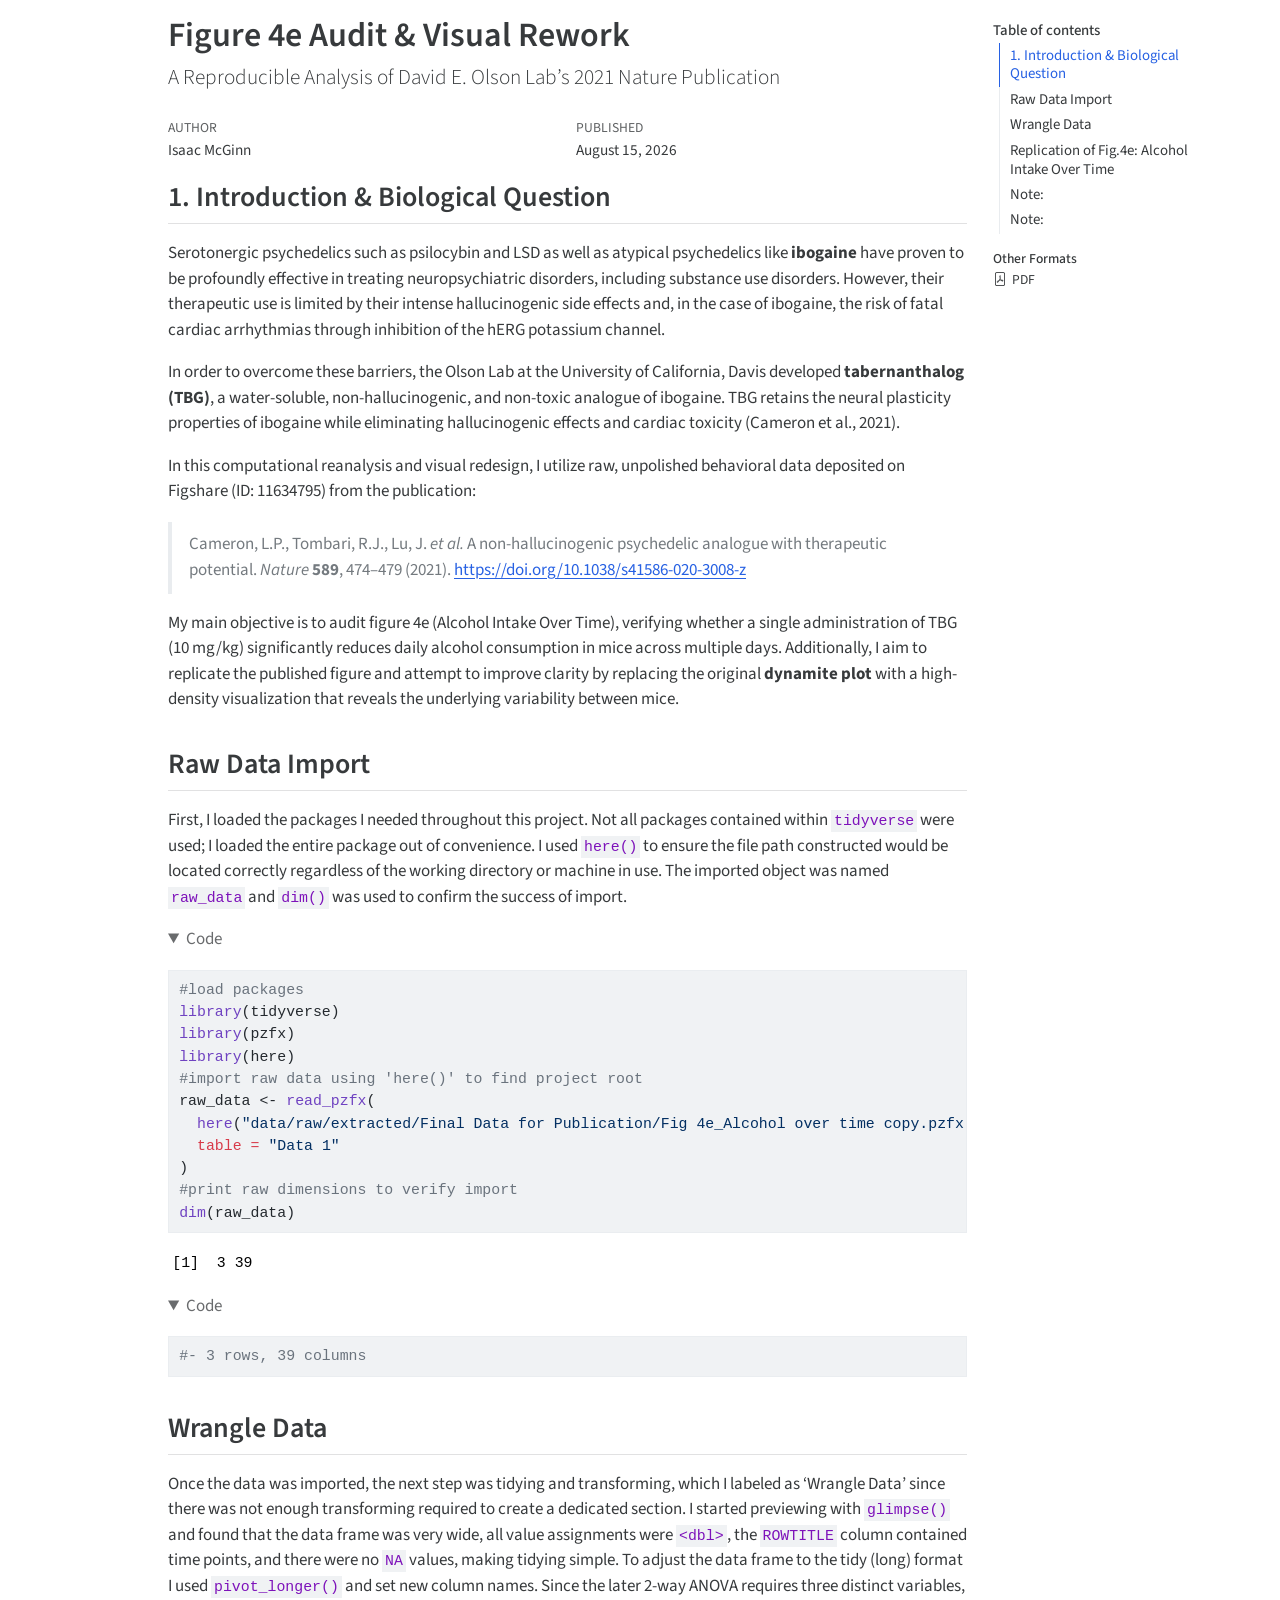
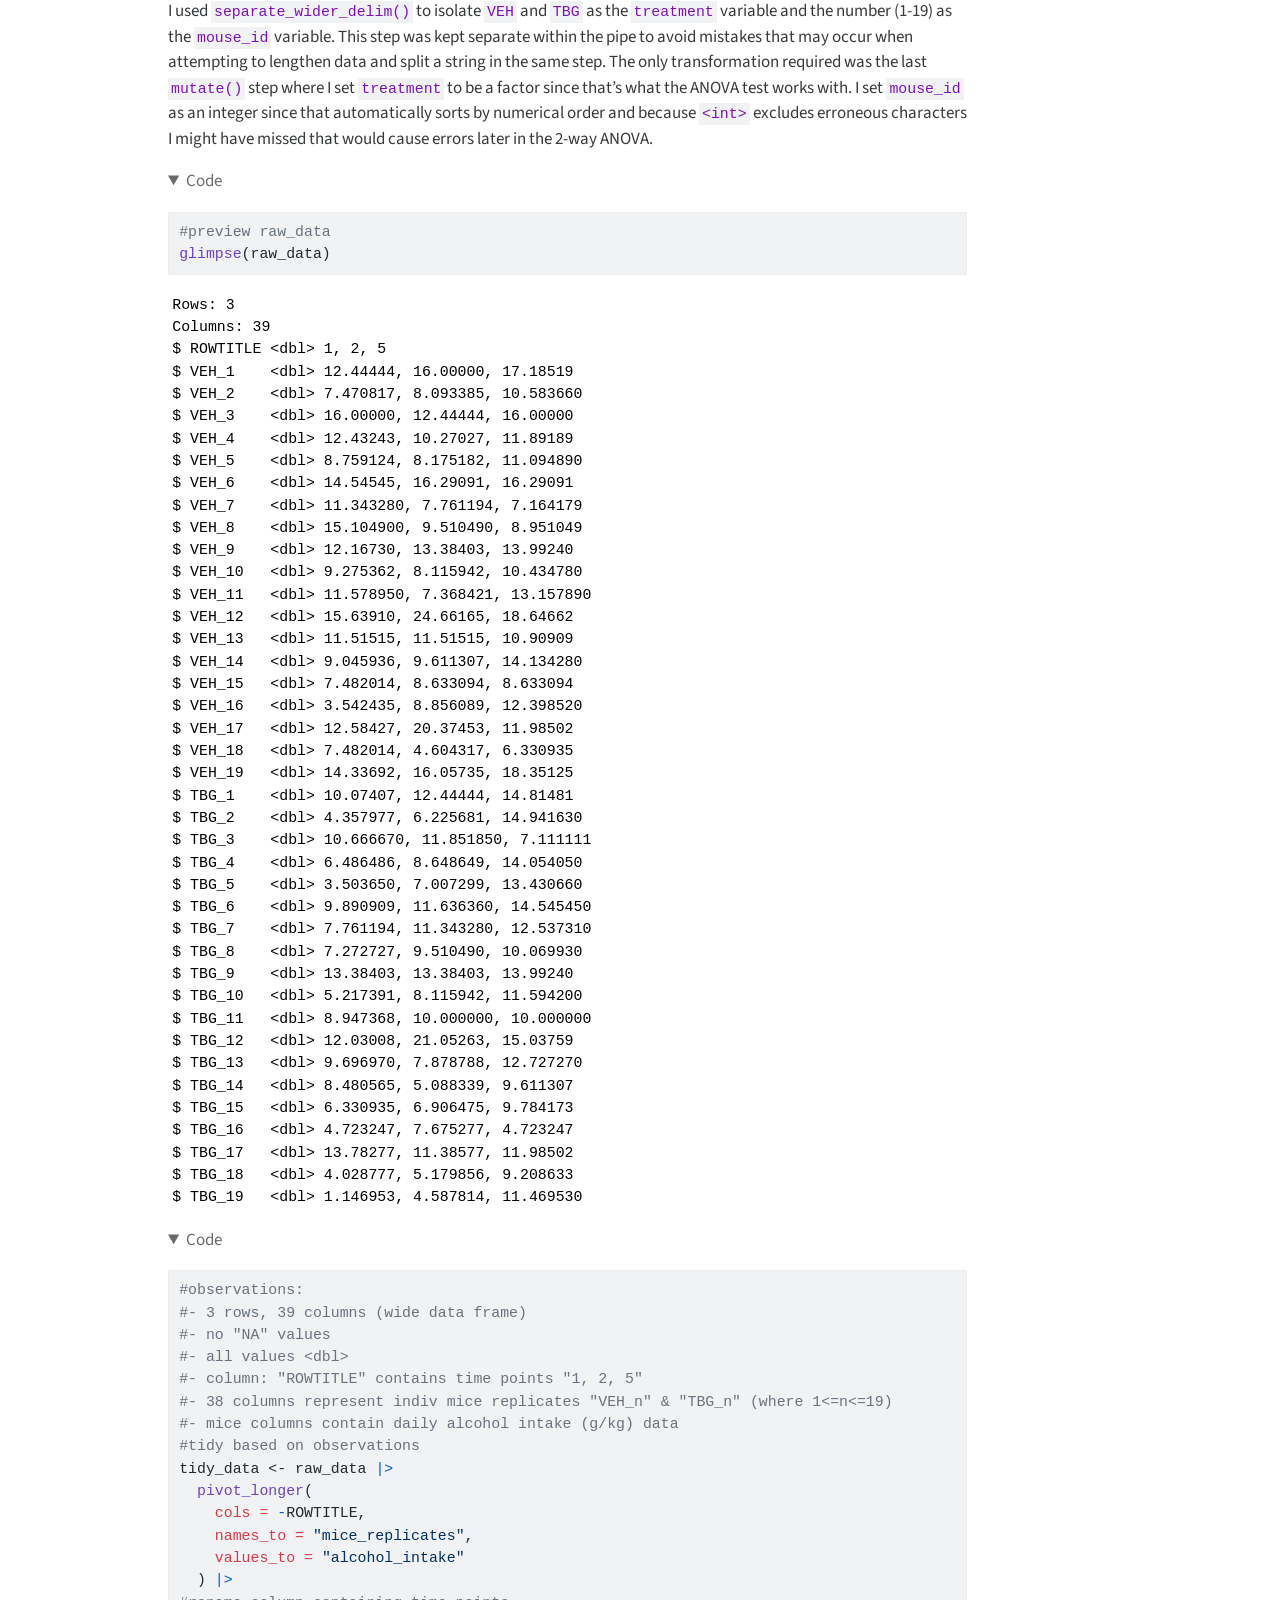
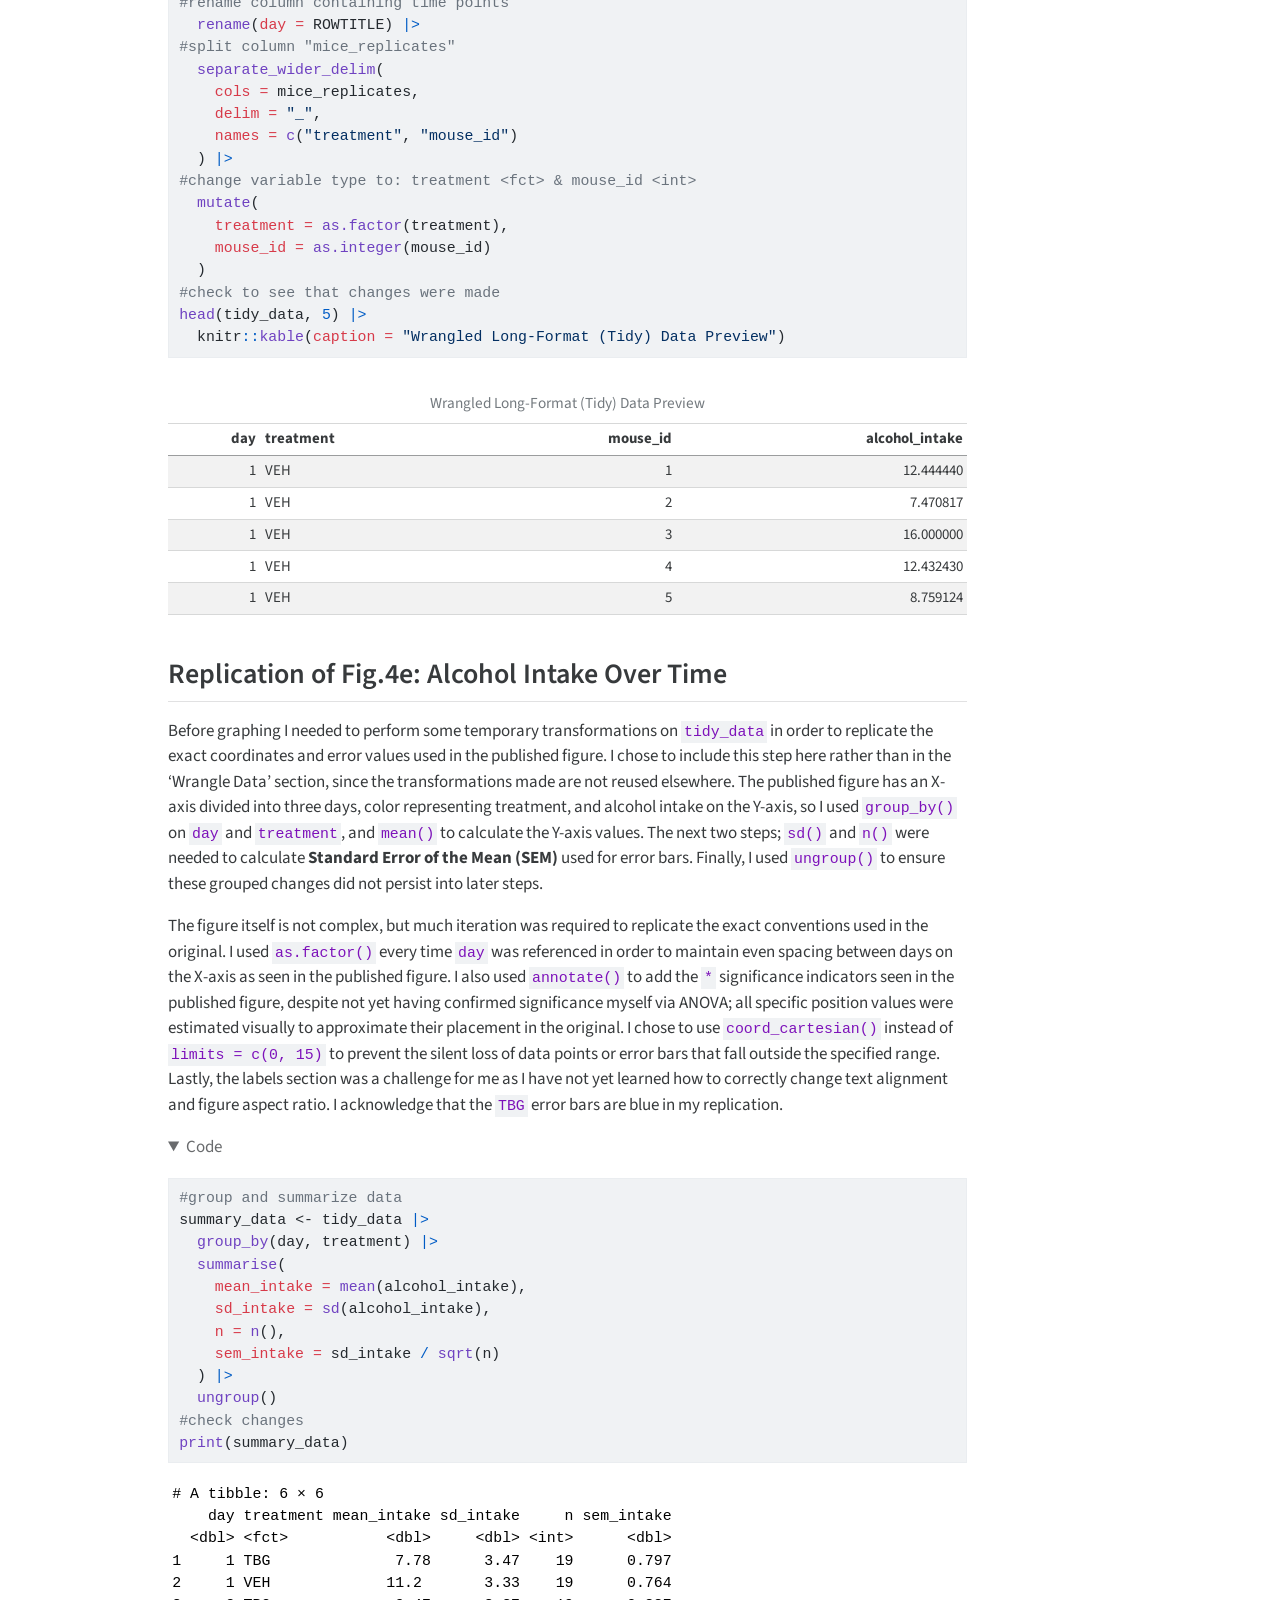
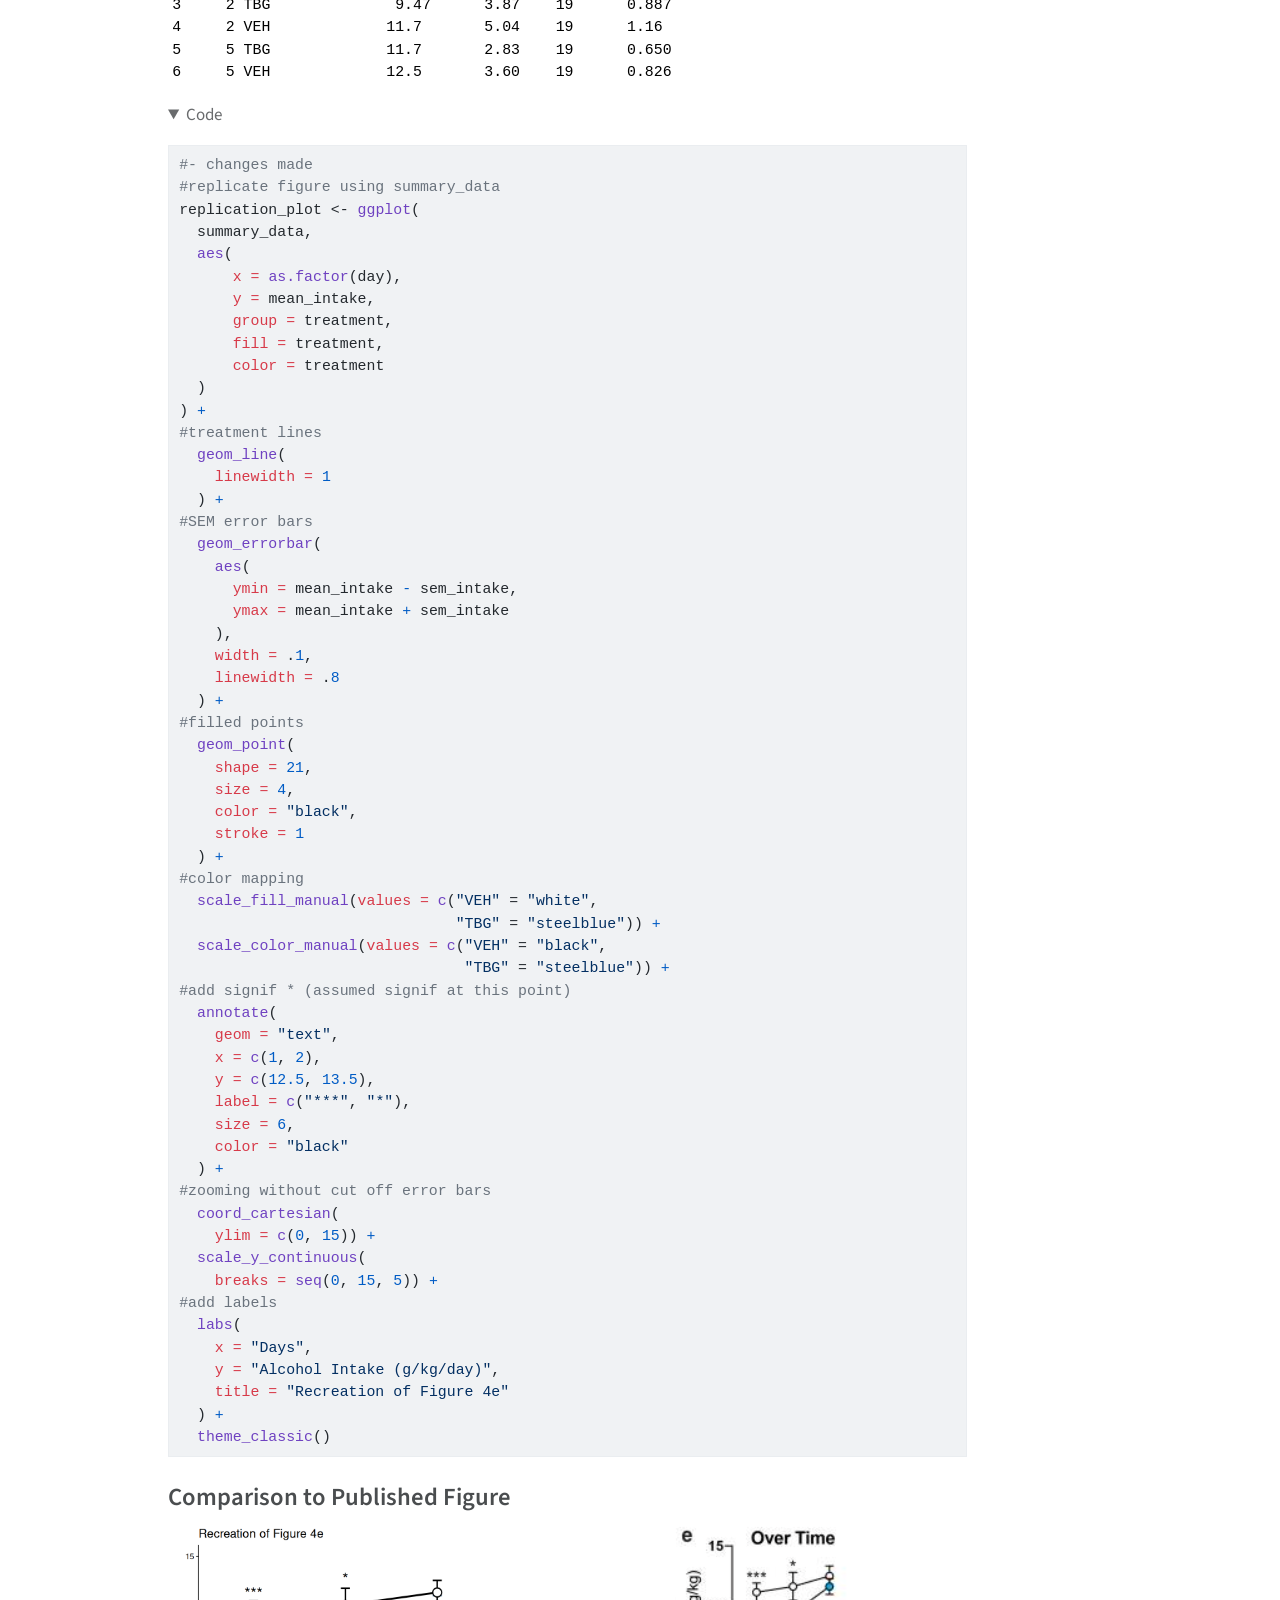
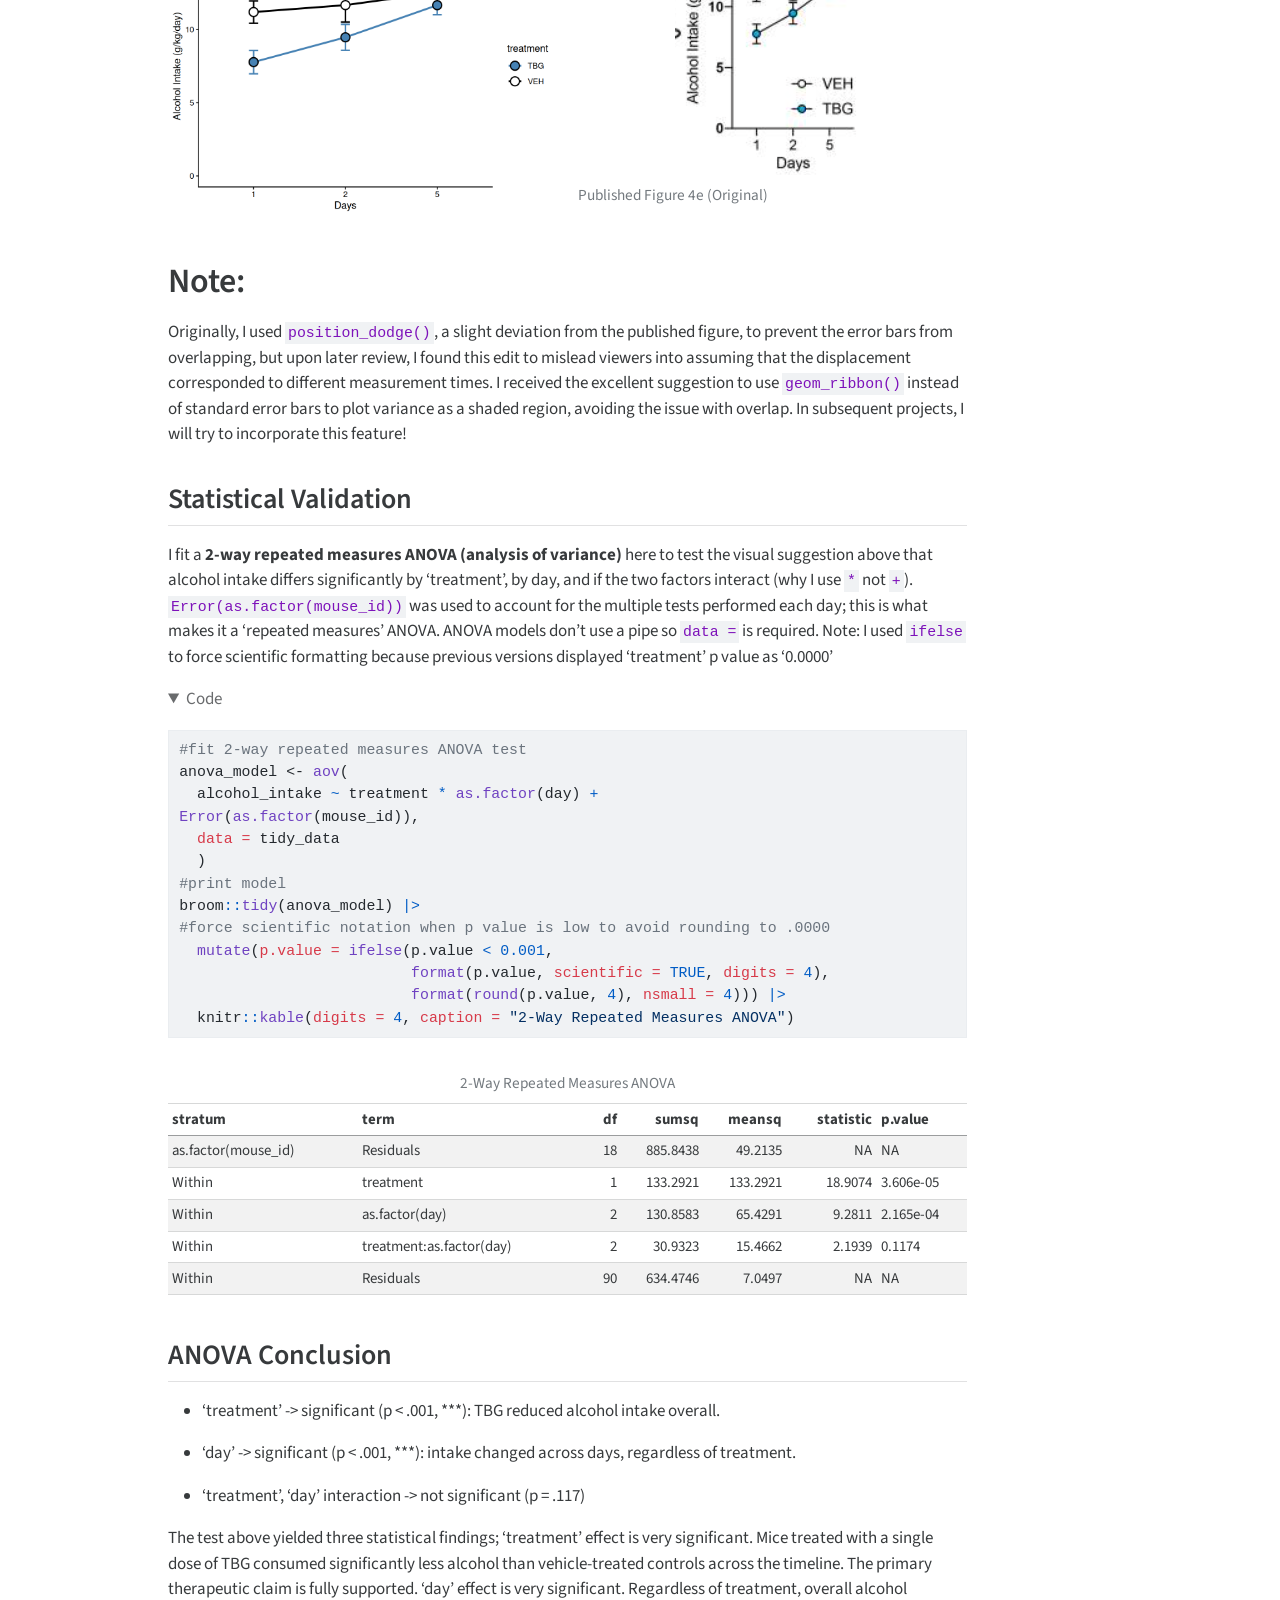
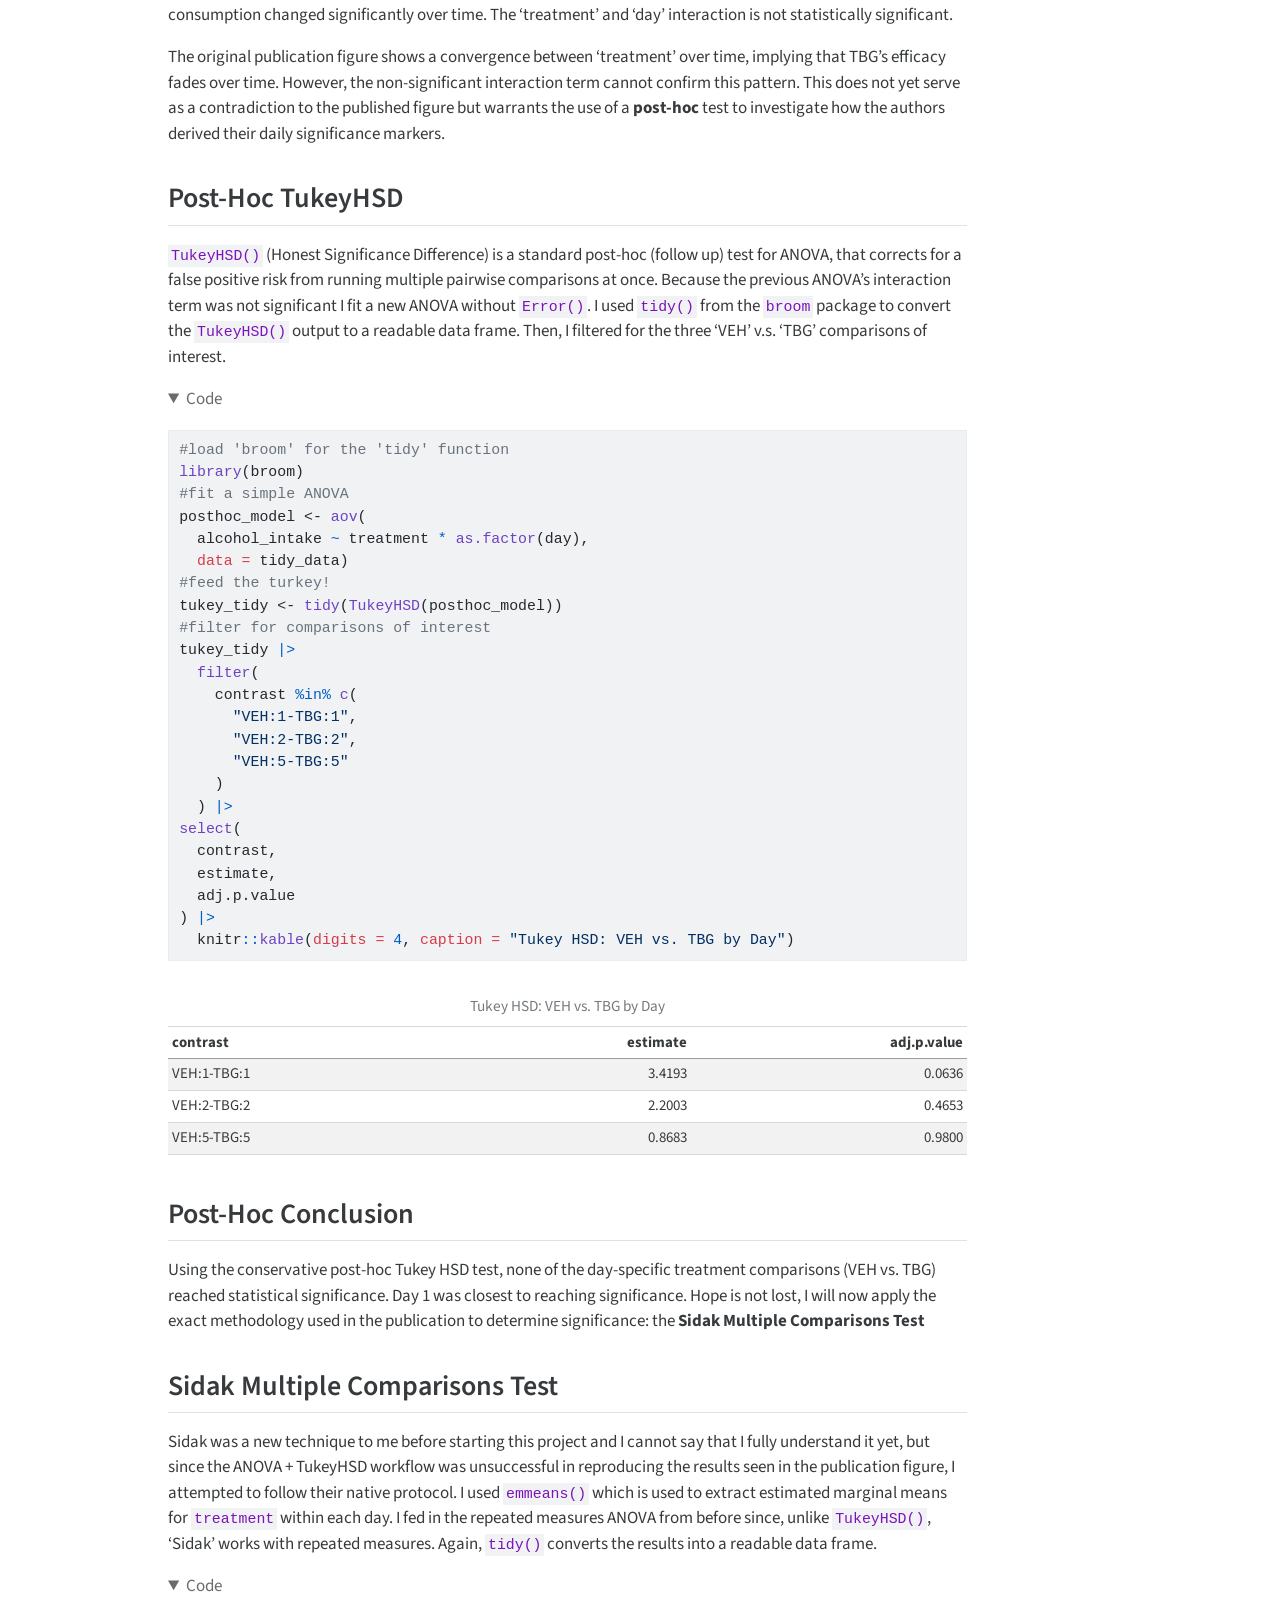
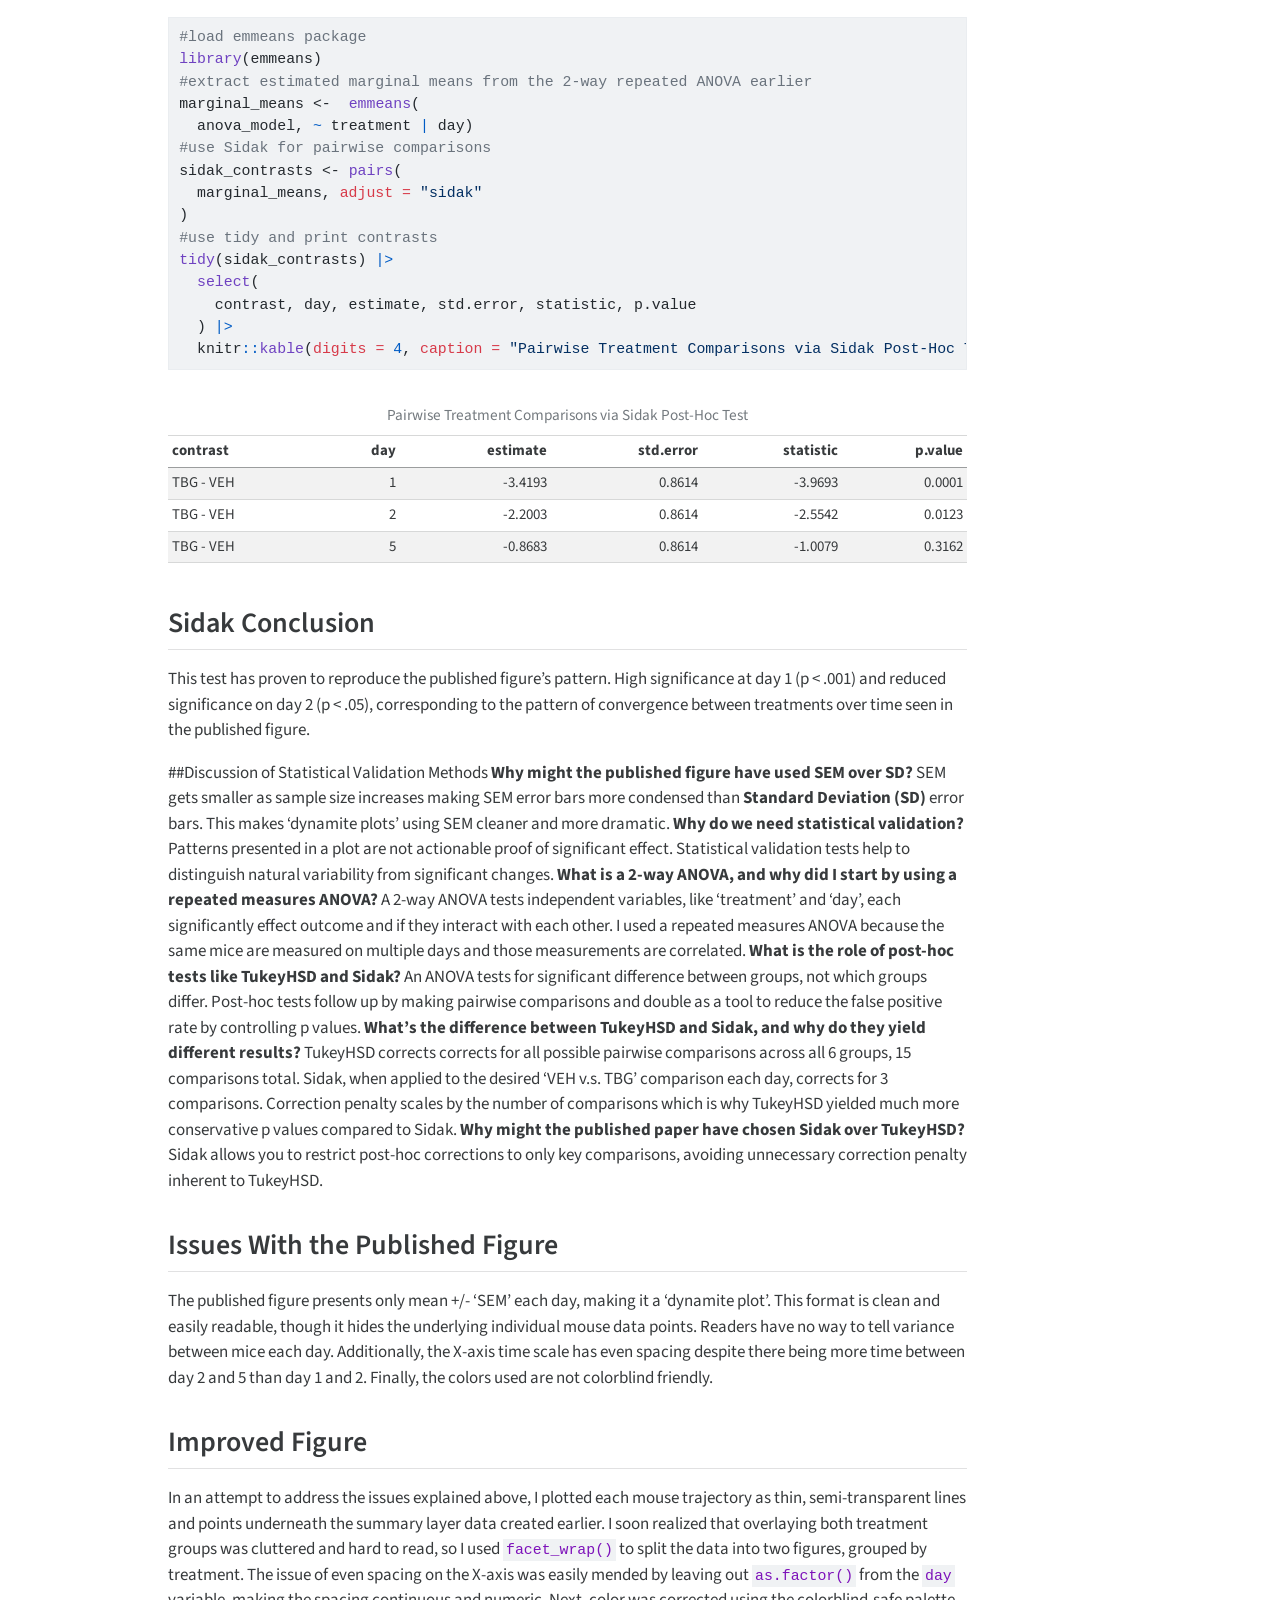
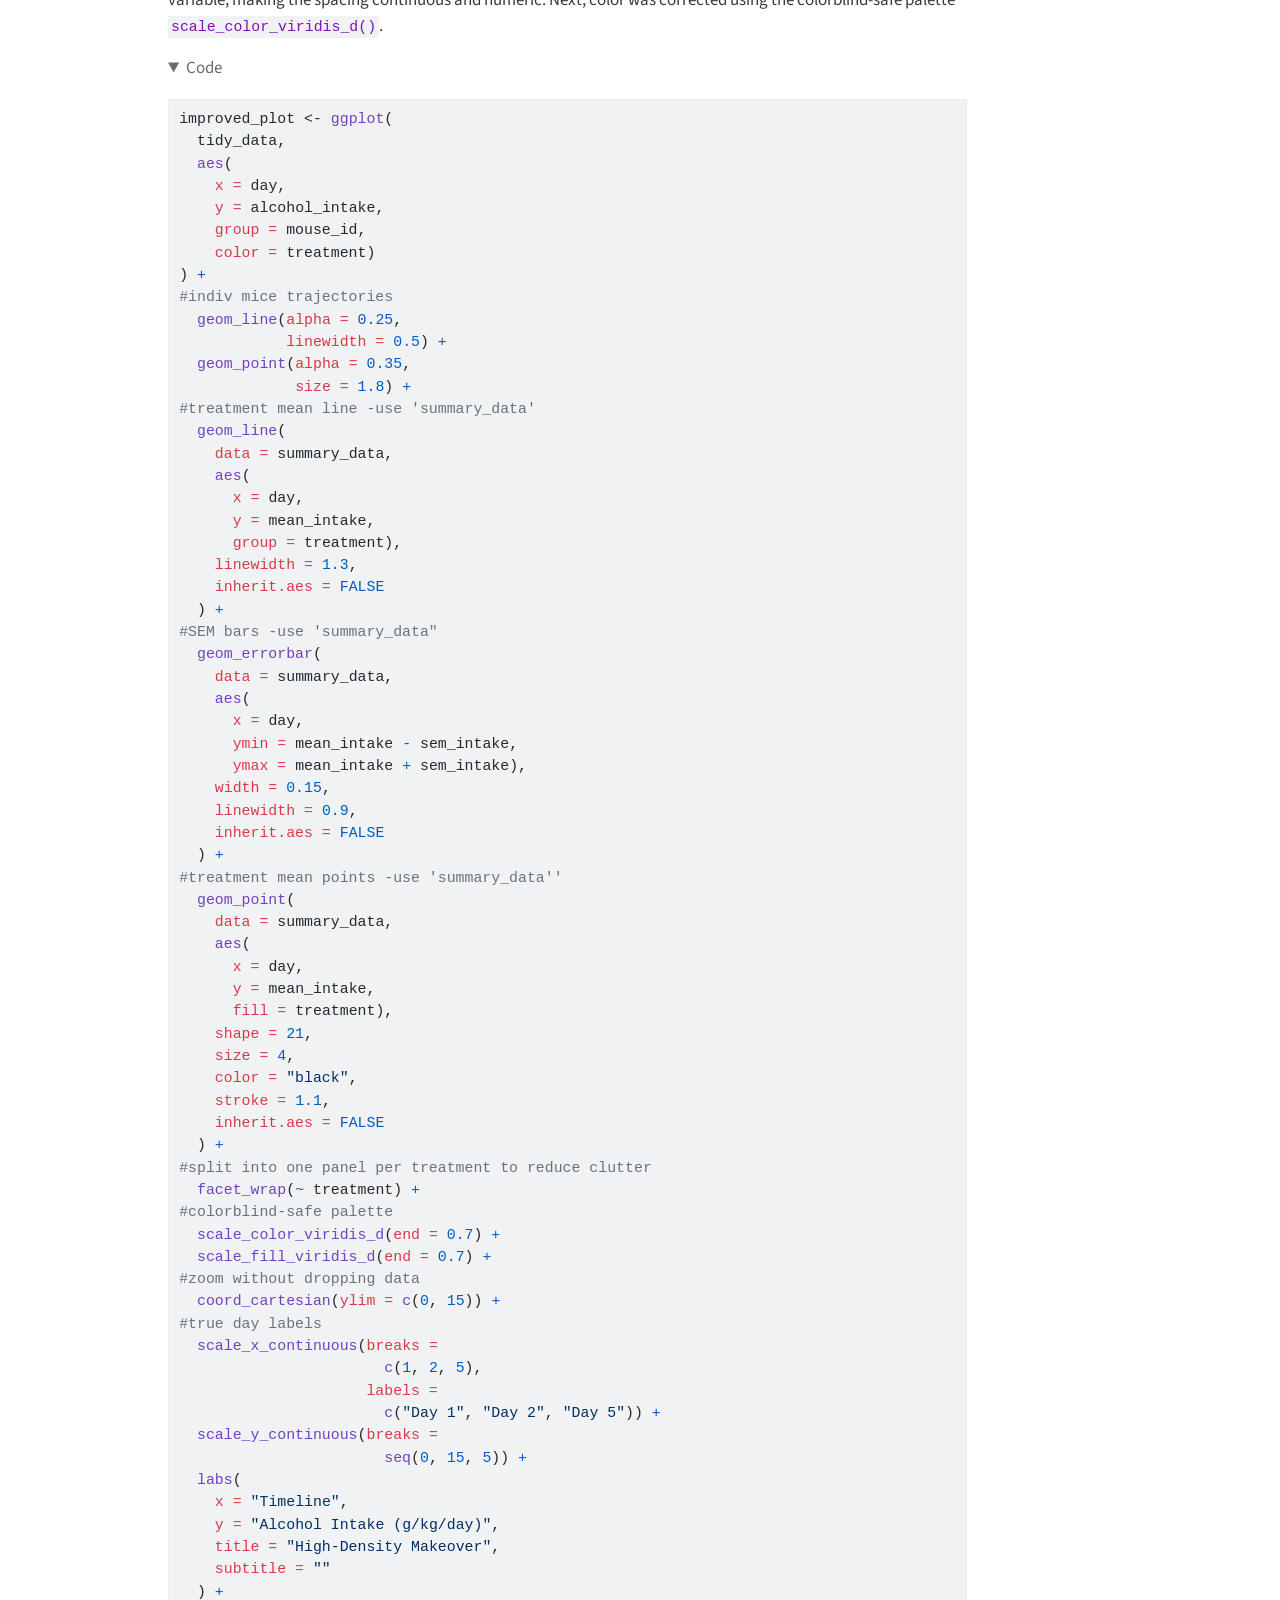
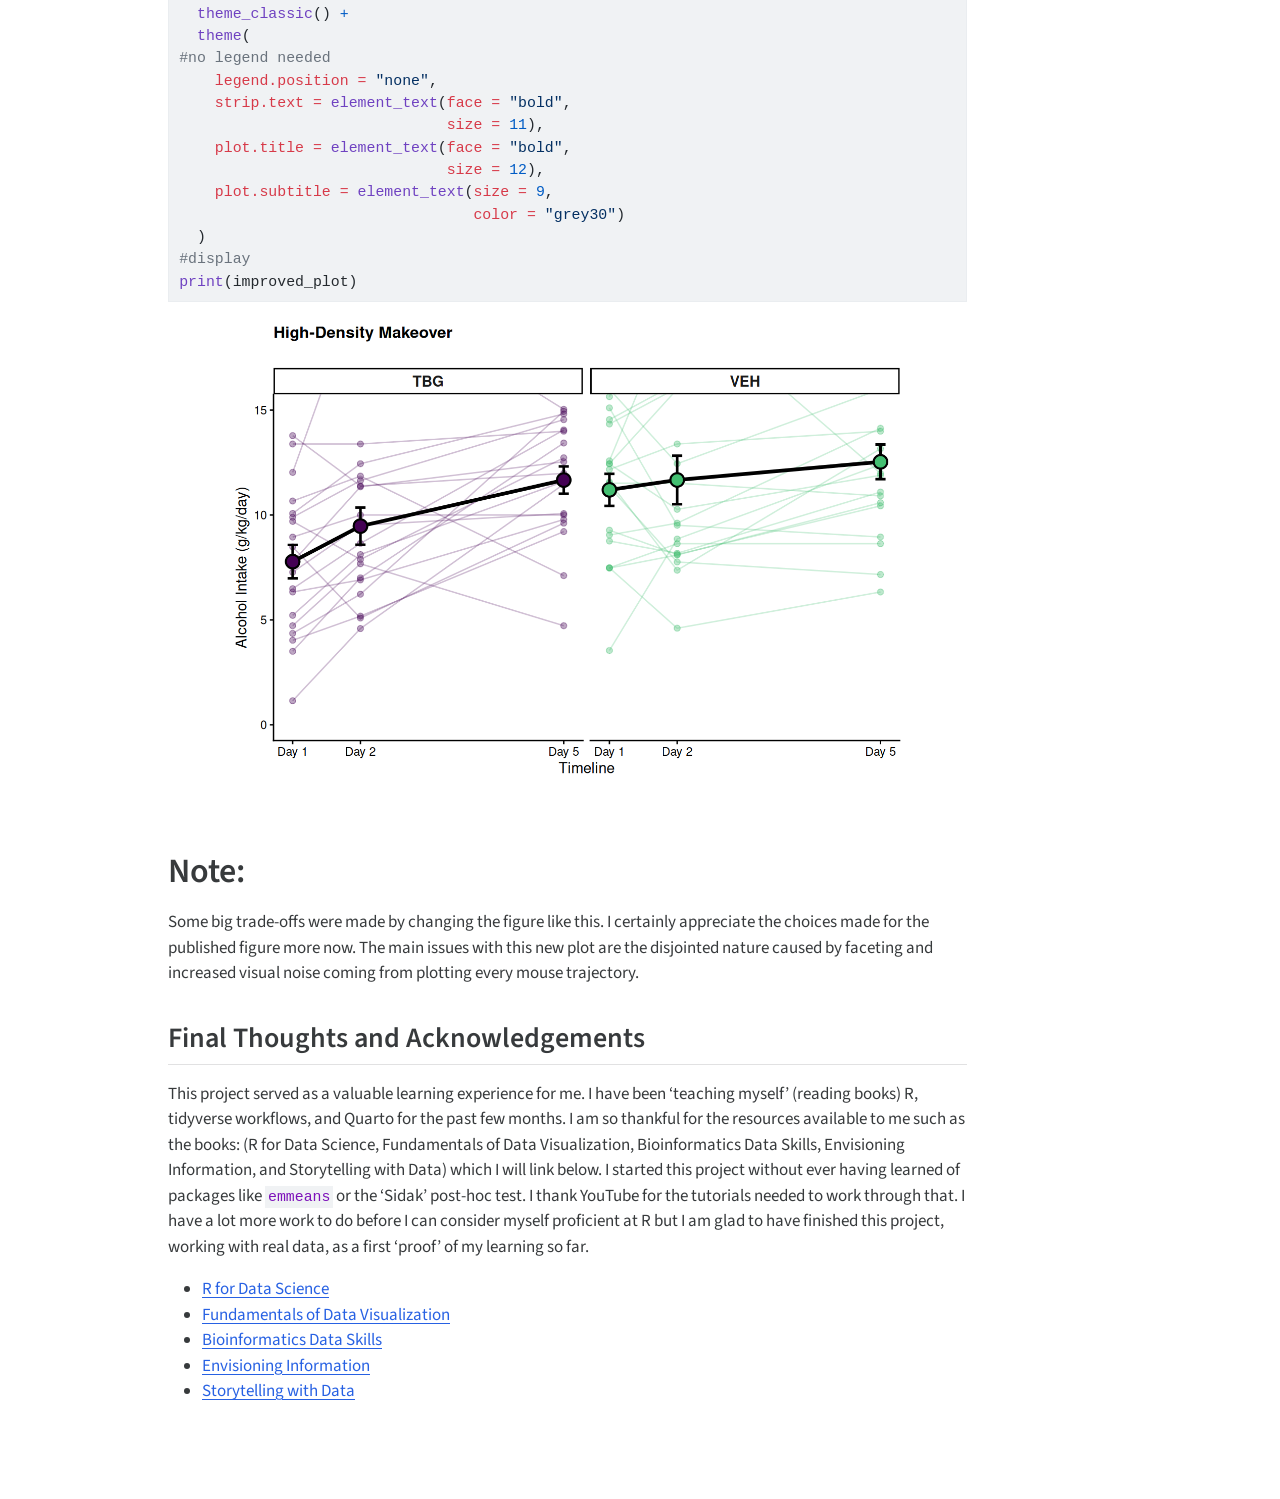
==== index.html @ 57b82e8e "deploy: ad3951fa215604319c6d1d1ad26413b10dda7c6c" ====
<!DOCTYPE html>
<html xmlns="http://www.w3.org/1999/xhtml" lang="en" xml:lang="en"><head>

<meta charset="utf-8">
<meta name="generator" content="quarto-1.10.18">

<meta name="viewport" content="width=device-width, initial-scale=1.0, user-scalable=yes">

<meta name="author" content="Isaac McGinn">
<meta name="dcterms.date" content="2026-08-15">

<title>Figure 4e Audit &amp; Visual Rework</title>
<style>
/* Default styles provided by pandoc.
** See https://pandoc.org/MANUAL.html#variables-for-html for config info.
*/
span.smallcaps{font-variant: small-caps;}
div.columns{display: flex; gap: 1.5em;}
div.column{flex: auto;}
@media screen {
div.columns{gap: min(4vw, 1.5em);}
div.column{overflow-x: auto;}
}
div.hanging-indent{margin-left: 1.5em; text-indent: -1.5em;}
ul.task-list{list-style: none;}
ul.task-list li input[type="checkbox"] {
  width: 0.8em;
  margin: 0 0.8em 0.2em -1em; /* quarto-specific, see https://github.com/quarto-dev/quarto-cli/issues/4556 */ 
  vertical-align: middle;
}
/* CSS for syntax highlighting */
html { -webkit-text-size-adjust: 100%; }
pre > code.sourceCode { white-space: pre; position: relative; }
pre > code.sourceCode > span { display: inline-block; line-height: 1.25; }
pre > code.sourceCode > span:empty { height: 1.2em; }
.sourceCode { overflow: visible; }
code.sourceCode > span { color: inherit; text-decoration: inherit; }
div.sourceCode { margin: 1em 0; }
pre.sourceCode { margin: 0; }
@media screen {
div.sourceCode { overflow: auto; }
}
@media print {
pre > code.sourceCode { white-space: pre-wrap; }
pre > code.sourceCode > span { text-indent: -5em; padding-left: 5em; }
}
pre.numberSource code
  { counter-reset: source-line 0; }
pre.numberSource code > span
  { position: relative; left: -4em; counter-increment: source-line; }
pre.numberSource code > span > a:first-child::before
  { content: counter(source-line);
    position: relative; left: -1em; text-align: right; vertical-align: baseline;
    border: none; display: inline-block;
    -webkit-touch-callout: none; -webkit-user-select: none;
    -khtml-user-select: none; -moz-user-select: none;
    -ms-user-select: none; user-select: none;
    padding: 0 4px; width: 4em;
  }
pre.numberSource { margin-left: 3em;  padding-left: 4px; }
div.sourceCode
  {   }
@media screen {
pre > code.sourceCode > span > a:first-child::before { text-decoration: underline; }
}
</style>


<script src="index_files/libs/clipboard/clipboard.min.js"></script>
<script src="index_files/libs/quarto-html/quarto.js" type="module"></script>
<script src="index_files/libs/quarto-html/tabsets/tabsets.js" type="module"></script>
<script src="index_files/libs/quarto-html/popper.min.js"></script>
<script src="index_files/libs/quarto-html/tippy.umd.min.js"></script>
<script src="index_files/libs/quarto-html/anchor.min.js"></script>
<link href="index_files/libs/quarto-html/tippy.css" rel="stylesheet">
<link href="index_files/libs/quarto-html/quarto-syntax-highlighting-bb62276ab45c84d9efd712f51ff97b5a.css" rel="stylesheet" id="quarto-text-highlighting-styles">
<script src="index_files/libs/bootstrap/bootstrap.min.js"></script>
<link href="index_files/libs/bootstrap/bootstrap-icons.css" rel="stylesheet">
<link href="index_files/libs/bootstrap/bootstrap-01f20928d7ded7b9290ac0dc16cc94a8.min.css" rel="stylesheet" append-hash="true" id="quarto-bootstrap" data-mode="light">


</head>

<body class="quarto-light">

<div id="quarto-content" class="page-columns page-rows-contents page-layout-article">
<div id="quarto-margin-sidebar" class="sidebar margin-sidebar">
  <nav id="TOC" role="doc-toc" class="toc-active">
    <h2 id="toc-title">Table of contents</h2>
   
  <ul>
  <li><a href="#introduction-biological-question" id="toc-introduction-biological-question" class="nav-link active" data-scroll-target="#introduction-biological-question">1. Introduction &amp; Biological Question</a></li>
  <li><a href="#raw-data-import" id="toc-raw-data-import" class="nav-link" data-scroll-target="#raw-data-import">Raw Data Import</a></li>
  <li><a href="#wrangle-data" id="toc-wrangle-data" class="nav-link" data-scroll-target="#wrangle-data">Wrangle Data</a></li>
  <li><a href="#replication-of-fig.4e-alcohol-intake-over-time" id="toc-replication-of-fig.4e-alcohol-intake-over-time" class="nav-link" data-scroll-target="#replication-of-fig.4e-alcohol-intake-over-time">Replication of Fig.4e: Alcohol Intake Over Time</a>
  <ul class="collapse">
  <li><a href="#comparison-to-published-figure" id="toc-comparison-to-published-figure" class="nav-link" data-scroll-target="#comparison-to-published-figure">Comparison to Published Figure</a></li>
  </ul></li>
  <li><a href="#note" id="toc-note" class="nav-link" data-scroll-target="#note">Note:</a>
  <ul class="collapse">
  <li><a href="#statistical-validation" id="toc-statistical-validation" class="nav-link" data-scroll-target="#statistical-validation">Statistical Validation</a></li>
  <li><a href="#anova-conclusion" id="toc-anova-conclusion" class="nav-link" data-scroll-target="#anova-conclusion">ANOVA Conclusion</a></li>
  <li><a href="#post-hoc-tukeyhsd" id="toc-post-hoc-tukeyhsd" class="nav-link" data-scroll-target="#post-hoc-tukeyhsd">Post-Hoc TukeyHSD</a></li>
  <li><a href="#post-hoc-conclusion" id="toc-post-hoc-conclusion" class="nav-link" data-scroll-target="#post-hoc-conclusion">Post-Hoc Conclusion</a></li>
  <li><a href="#sidak-multiple-comparisons-test" id="toc-sidak-multiple-comparisons-test" class="nav-link" data-scroll-target="#sidak-multiple-comparisons-test">Sidak Multiple Comparisons Test</a></li>
  <li><a href="#sidak-conclusion" id="toc-sidak-conclusion" class="nav-link" data-scroll-target="#sidak-conclusion">Sidak Conclusion</a></li>
  <li><a href="#issues-with-the-published-figure" id="toc-issues-with-the-published-figure" class="nav-link" data-scroll-target="#issues-with-the-published-figure">Issues With the Published Figure</a></li>
  <li><a href="#improved-figure" id="toc-improved-figure" class="nav-link" data-scroll-target="#improved-figure">Improved Figure</a></li>
  </ul></li>
  <li><a href="#note-1" id="toc-note-1" class="nav-link" data-scroll-target="#note-1">Note:</a>
  <ul class="collapse">
  <li><a href="#final-thoughts-and-acknowledgements" id="toc-final-thoughts-and-acknowledgements" class="nav-link" data-scroll-target="#final-thoughts-and-acknowledgements">Final Thoughts and Acknowledgements</a></li>
  </ul></li>
  </ul>
<div class="quarto-alternate-formats"><h2>Other Formats</h2><ul><li><a href="index.pdf"><i class="bi bi-file-pdf"></i>PDF</a></li></ul></div></nav>
</div>
<main class="content" id="quarto-document-content">

<header id="title-block-header" class="quarto-title-block default">
<div class="quarto-title">
<h1 class="title">Figure 4e Audit &amp; Visual Rework</h1>
<p class="subtitle lead">A Reproducible Analysis of David E. Olson Lab’s 2021 Nature Publication</p>
</div>



<div class="quarto-title-meta">

    <div>
    <div class="quarto-title-meta-heading">Author</div>
    <div class="quarto-title-meta-contents">
             <p>Isaac McGinn </p>
          </div>
  </div>
    
    <div>
    <div class="quarto-title-meta-heading">Published</div>
    <div class="quarto-title-meta-contents">
      <p class="date">August 15, 2026</p>
    </div>
  </div>
  
    
  </div>
  


</header>


<section id="introduction-biological-question" class="level2">
<h2 class="anchored" data-anchor-id="introduction-biological-question">1. Introduction &amp; Biological Question</h2>
<p>Serotonergic psychedelics such as psilocybin and LSD as well as atypical psychedelics like <strong>ibogaine</strong> have proven to be profoundly effective in treating neuropsychiatric disorders, including substance use disorders. However, their therapeutic use is limited by their intense hallucinogenic side effects and, in the case of ibogaine, the risk of fatal cardiac arrhythmias through inhibition of the hERG potassium channel.</p>
<p>In order to overcome these barriers, the Olson Lab at the University of California, Davis developed <strong>tabernanthalog (TBG)</strong>, a water-soluble, non-hallucinogenic, and non-toxic analogue of ibogaine. TBG retains the neural plasticity properties of ibogaine while eliminating hallucinogenic effects and cardiac toxicity (Cameron et al., 2021).</p>
<p>In this computational reanalysis and visual redesign, I utilize raw, unpolished behavioral data deposited on Figshare (ID: 11634795) from the publication:</p>
<blockquote class="blockquote">
<p>Cameron, L.P., Tombari, R.J., Lu, J. <em>et al.</em> A non-hallucinogenic psychedelic analogue with therapeutic potential. <em>Nature</em> <strong>589</strong>, 474–479 (2021). <a href="https://doi.org/10.1038/s41586-020-3008-z">https://doi.org/10.1038/s41586-020-3008-z</a></p>
</blockquote>
<p>My main objective is to audit figure 4e (Alcohol Intake Over Time), verifying whether a single administration of TBG (10 mg/kg) significantly reduces daily alcohol consumption in mice across multiple days. Additionally, I aim to replicate the published figure and attempt to improve clarity by replacing the original <strong>dynamite plot</strong> with a high-density visualization that reveals the underlying variability between mice.</p>
</section>
<section id="raw-data-import" class="level2">
<h2 class="anchored" data-anchor-id="raw-data-import">Raw Data Import</h2>
<p>First, I loaded the packages I needed throughout this project. Not all packages contained within <code>tidyverse</code> were used; I loaded the entire package out of convenience. I used <code>here()</code> to ensure the file path constructed would be located correctly regardless of the working directory or machine in use. The imported object was named <code>raw_data</code> and <code>dim()</code> was used to confirm the success of import.</p>
<div class="cell">
<details open="" class="code-fold">
<summary>Code</summary>
<div class="code-copy-outer-scaffold"><div class="sourceCode cell-code" id="cb1"><pre class="sourceCode r code-with-copy"><code class="sourceCode r"><span id="cb1-1"><a href="#cb1-1" aria-hidden="true" tabindex="-1"></a><span class="co">#load packages</span></span>
<span id="cb1-2"><a href="#cb1-2" aria-hidden="true" tabindex="-1"></a><span class="fu">library</span>(tidyverse)</span>
<span id="cb1-3"><a href="#cb1-3" aria-hidden="true" tabindex="-1"></a><span class="fu">library</span>(pzfx)</span>
<span id="cb1-4"><a href="#cb1-4" aria-hidden="true" tabindex="-1"></a><span class="fu">library</span>(here)</span>
<span id="cb1-5"><a href="#cb1-5" aria-hidden="true" tabindex="-1"></a><span class="co">#import raw data using 'here()' to find project root</span></span>
<span id="cb1-6"><a href="#cb1-6" aria-hidden="true" tabindex="-1"></a>raw_data <span class="ot">&lt;-</span> <span class="fu">read_pzfx</span>(</span>
<span id="cb1-7"><a href="#cb1-7" aria-hidden="true" tabindex="-1"></a>  <span class="fu">here</span>(<span class="st">"data/raw/extracted/Final Data for Publication/Fig 4e_Alcohol over time copy.pzfx"</span>),</span>
<span id="cb1-8"><a href="#cb1-8" aria-hidden="true" tabindex="-1"></a>  <span class="at">table =</span> <span class="st">"Data 1"</span></span>
<span id="cb1-9"><a href="#cb1-9" aria-hidden="true" tabindex="-1"></a>)</span>
<span id="cb1-10"><a href="#cb1-10" aria-hidden="true" tabindex="-1"></a><span class="co">#print raw dimensions to verify import</span></span>
<span id="cb1-11"><a href="#cb1-11" aria-hidden="true" tabindex="-1"></a><span class="fu">dim</span>(raw_data)</span></code></pre></div><button title="Copy to Clipboard" class="code-copy-button"><i class="bi"></i></button></div>
</details>
<div class="cell-output cell-output-stdout">
<pre><code>[1]  3 39</code></pre>
</div>
<details open="" class="code-fold">
<summary>Code</summary>
<div class="code-copy-outer-scaffold"><div class="sourceCode cell-code" id="cb3"><pre class="sourceCode r code-with-copy"><code class="sourceCode r"><span id="cb3-1"><a href="#cb3-1" aria-hidden="true" tabindex="-1"></a><span class="co">#- 3 rows, 39 columns</span></span></code></pre></div><button title="Copy to Clipboard" class="code-copy-button"><i class="bi"></i></button></div>
</details>
</div>
</section>
<section id="wrangle-data" class="level2">
<h2 class="anchored" data-anchor-id="wrangle-data">Wrangle Data</h2>
<p>Once the data was imported, the next step was tidying and transforming, which I labeled as ‘Wrangle Data’ since there was not enough transforming required to create a dedicated section. I started previewing with <code>glimpse()</code> and found that the data frame was very wide, all value assignments were <code>&lt;dbl&gt;</code>, the <code>ROWTITLE</code> column contained time points, and there were no <code>NA</code> values, making tidying simple. To adjust the data frame to the tidy (long) format I used <code>pivot_longer()</code> and set new column names. Since the later 2-way ANOVA requires three distinct variables, I used <code>separate_wider_delim()</code> to isolate <code>VEH</code> and <code>TBG</code> as the <code>treatment</code> variable and the number (1-19) as the <code>mouse_id</code> variable. This step was kept separate within the pipe to avoid mistakes that may occur when attempting to lengthen data and split a string in the same step. The only transformation required was the last <code>mutate()</code> step where I set <code>treatment</code> to be a factor since that’s what the ANOVA test works with. I set <code>mouse_id</code> as an integer since that automatically sorts by numerical order and because <code>&lt;int&gt;</code> excludes erroneous characters I might have missed that would cause errors later in the 2-way ANOVA.</p>
<div class="cell">
<details open="" class="code-fold">
<summary>Code</summary>
<div class="code-copy-outer-scaffold"><div class="sourceCode cell-code" id="cb4"><pre class="sourceCode r code-with-copy"><code class="sourceCode r"><span id="cb4-1"><a href="#cb4-1" aria-hidden="true" tabindex="-1"></a><span class="co">#preview raw_data </span></span>
<span id="cb4-2"><a href="#cb4-2" aria-hidden="true" tabindex="-1"></a><span class="fu">glimpse</span>(raw_data)</span></code></pre></div><button title="Copy to Clipboard" class="code-copy-button"><i class="bi"></i></button></div>
</details>
<div class="cell-output cell-output-stdout">
<pre><code>Rows: 3
Columns: 39
$ ROWTITLE &lt;dbl&gt; 1, 2, 5
$ VEH_1    &lt;dbl&gt; 12.44444, 16.00000, 17.18519
$ VEH_2    &lt;dbl&gt; 7.470817, 8.093385, 10.583660
$ VEH_3    &lt;dbl&gt; 16.00000, 12.44444, 16.00000
$ VEH_4    &lt;dbl&gt; 12.43243, 10.27027, 11.89189
$ VEH_5    &lt;dbl&gt; 8.759124, 8.175182, 11.094890
$ VEH_6    &lt;dbl&gt; 14.54545, 16.29091, 16.29091
$ VEH_7    &lt;dbl&gt; 11.343280, 7.761194, 7.164179
$ VEH_8    &lt;dbl&gt; 15.104900, 9.510490, 8.951049
$ VEH_9    &lt;dbl&gt; 12.16730, 13.38403, 13.99240
$ VEH_10   &lt;dbl&gt; 9.275362, 8.115942, 10.434780
$ VEH_11   &lt;dbl&gt; 11.578950, 7.368421, 13.157890
$ VEH_12   &lt;dbl&gt; 15.63910, 24.66165, 18.64662
$ VEH_13   &lt;dbl&gt; 11.51515, 11.51515, 10.90909
$ VEH_14   &lt;dbl&gt; 9.045936, 9.611307, 14.134280
$ VEH_15   &lt;dbl&gt; 7.482014, 8.633094, 8.633094
$ VEH_16   &lt;dbl&gt; 3.542435, 8.856089, 12.398520
$ VEH_17   &lt;dbl&gt; 12.58427, 20.37453, 11.98502
$ VEH_18   &lt;dbl&gt; 7.482014, 4.604317, 6.330935
$ VEH_19   &lt;dbl&gt; 14.33692, 16.05735, 18.35125
$ TBG_1    &lt;dbl&gt; 10.07407, 12.44444, 14.81481
$ TBG_2    &lt;dbl&gt; 4.357977, 6.225681, 14.941630
$ TBG_3    &lt;dbl&gt; 10.666670, 11.851850, 7.111111
$ TBG_4    &lt;dbl&gt; 6.486486, 8.648649, 14.054050
$ TBG_5    &lt;dbl&gt; 3.503650, 7.007299, 13.430660
$ TBG_6    &lt;dbl&gt; 9.890909, 11.636360, 14.545450
$ TBG_7    &lt;dbl&gt; 7.761194, 11.343280, 12.537310
$ TBG_8    &lt;dbl&gt; 7.272727, 9.510490, 10.069930
$ TBG_9    &lt;dbl&gt; 13.38403, 13.38403, 13.99240
$ TBG_10   &lt;dbl&gt; 5.217391, 8.115942, 11.594200
$ TBG_11   &lt;dbl&gt; 8.947368, 10.000000, 10.000000
$ TBG_12   &lt;dbl&gt; 12.03008, 21.05263, 15.03759
$ TBG_13   &lt;dbl&gt; 9.696970, 7.878788, 12.727270
$ TBG_14   &lt;dbl&gt; 8.480565, 5.088339, 9.611307
$ TBG_15   &lt;dbl&gt; 6.330935, 6.906475, 9.784173
$ TBG_16   &lt;dbl&gt; 4.723247, 7.675277, 4.723247
$ TBG_17   &lt;dbl&gt; 13.78277, 11.38577, 11.98502
$ TBG_18   &lt;dbl&gt; 4.028777, 5.179856, 9.208633
$ TBG_19   &lt;dbl&gt; 1.146953, 4.587814, 11.469530</code></pre>
</div>
<details open="" class="code-fold">
<summary>Code</summary>
<div class="code-copy-outer-scaffold"><div class="sourceCode cell-code" id="cb6"><pre class="sourceCode r code-with-copy"><code class="sourceCode r"><span id="cb6-1"><a href="#cb6-1" aria-hidden="true" tabindex="-1"></a><span class="co">#observations:</span></span>
<span id="cb6-2"><a href="#cb6-2" aria-hidden="true" tabindex="-1"></a><span class="co">#- 3 rows, 39 columns (wide data frame)</span></span>
<span id="cb6-3"><a href="#cb6-3" aria-hidden="true" tabindex="-1"></a><span class="co">#- no "NA" values</span></span>
<span id="cb6-4"><a href="#cb6-4" aria-hidden="true" tabindex="-1"></a><span class="co">#- all values &lt;dbl&gt;</span></span>
<span id="cb6-5"><a href="#cb6-5" aria-hidden="true" tabindex="-1"></a><span class="co">#- column: "ROWTITLE" contains time points "1, 2, 5" </span></span>
<span id="cb6-6"><a href="#cb6-6" aria-hidden="true" tabindex="-1"></a><span class="co">#- 38 columns represent indiv mice replicates "VEH_n" &amp; "TBG_n" (where 1&lt;=n&lt;=19)</span></span>
<span id="cb6-7"><a href="#cb6-7" aria-hidden="true" tabindex="-1"></a><span class="co">#- mice columns contain daily alcohol intake (g/kg) data </span></span>
<span id="cb6-8"><a href="#cb6-8" aria-hidden="true" tabindex="-1"></a><span class="co">#tidy based on observations</span></span>
<span id="cb6-9"><a href="#cb6-9" aria-hidden="true" tabindex="-1"></a>tidy_data <span class="ot">&lt;-</span> raw_data <span class="sc">|&gt;</span> </span>
<span id="cb6-10"><a href="#cb6-10" aria-hidden="true" tabindex="-1"></a>  <span class="fu">pivot_longer</span>(</span>
<span id="cb6-11"><a href="#cb6-11" aria-hidden="true" tabindex="-1"></a>    <span class="at">cols =</span> <span class="sc">-</span>ROWTITLE,</span>
<span id="cb6-12"><a href="#cb6-12" aria-hidden="true" tabindex="-1"></a>    <span class="at">names_to =</span> <span class="st">"mice_replicates"</span>,</span>
<span id="cb6-13"><a href="#cb6-13" aria-hidden="true" tabindex="-1"></a>    <span class="at">values_to =</span> <span class="st">"alcohol_intake"</span></span>
<span id="cb6-14"><a href="#cb6-14" aria-hidden="true" tabindex="-1"></a>  ) <span class="sc">|&gt;</span></span>
<span id="cb6-15"><a href="#cb6-15" aria-hidden="true" tabindex="-1"></a><span class="co">#rename column containing time points</span></span>
<span id="cb6-16"><a href="#cb6-16" aria-hidden="true" tabindex="-1"></a>  <span class="fu">rename</span>(<span class="at">day =</span> ROWTITLE) <span class="sc">|&gt;</span></span>
<span id="cb6-17"><a href="#cb6-17" aria-hidden="true" tabindex="-1"></a><span class="co">#split column "mice_replicates" </span></span>
<span id="cb6-18"><a href="#cb6-18" aria-hidden="true" tabindex="-1"></a>  <span class="fu">separate_wider_delim</span>(</span>
<span id="cb6-19"><a href="#cb6-19" aria-hidden="true" tabindex="-1"></a>    <span class="at">cols =</span> mice_replicates,</span>
<span id="cb6-20"><a href="#cb6-20" aria-hidden="true" tabindex="-1"></a>    <span class="at">delim =</span> <span class="st">"_"</span>,</span>
<span id="cb6-21"><a href="#cb6-21" aria-hidden="true" tabindex="-1"></a>    <span class="at">names =</span> <span class="fu">c</span>(<span class="st">"treatment"</span>, <span class="st">"mouse_id"</span>)</span>
<span id="cb6-22"><a href="#cb6-22" aria-hidden="true" tabindex="-1"></a>  ) <span class="sc">|&gt;</span> </span>
<span id="cb6-23"><a href="#cb6-23" aria-hidden="true" tabindex="-1"></a><span class="co">#change variable type to: treatment &lt;fct&gt; &amp; mouse_id &lt;int&gt;</span></span>
<span id="cb6-24"><a href="#cb6-24" aria-hidden="true" tabindex="-1"></a>  <span class="fu">mutate</span>(</span>
<span id="cb6-25"><a href="#cb6-25" aria-hidden="true" tabindex="-1"></a>    <span class="at">treatment =</span> <span class="fu">as.factor</span>(treatment),</span>
<span id="cb6-26"><a href="#cb6-26" aria-hidden="true" tabindex="-1"></a>    <span class="at">mouse_id =</span> <span class="fu">as.integer</span>(mouse_id)</span>
<span id="cb6-27"><a href="#cb6-27" aria-hidden="true" tabindex="-1"></a>  )</span>
<span id="cb6-28"><a href="#cb6-28" aria-hidden="true" tabindex="-1"></a><span class="co">#check to see that changes were made</span></span>
<span id="cb6-29"><a href="#cb6-29" aria-hidden="true" tabindex="-1"></a><span class="fu">head</span>(tidy_data, <span class="dv">5</span>) <span class="sc">|&gt;</span></span>
<span id="cb6-30"><a href="#cb6-30" aria-hidden="true" tabindex="-1"></a>  knitr<span class="sc">::</span><span class="fu">kable</span>(<span class="at">caption =</span> <span class="st">"Wrangled Long-Format (Tidy) Data Preview"</span>)</span></code></pre></div><button title="Copy to Clipboard" class="code-copy-button"><i class="bi"></i></button></div>
</details>
<div class="cell-output-display">
<table class="caption-top table table-sm table-striped small">
<caption>Wrangled Long-Format (Tidy) Data Preview</caption>
<thead>
<tr class="header">
<th style="text-align: right;">day</th>
<th style="text-align: left;">treatment</th>
<th style="text-align: right;">mouse_id</th>
<th style="text-align: right;">alcohol_intake</th>
</tr>
</thead>
<tbody>
<tr class="odd">
<td style="text-align: right;">1</td>
<td style="text-align: left;">VEH</td>
<td style="text-align: right;">1</td>
<td style="text-align: right;">12.444440</td>
</tr>
<tr class="even">
<td style="text-align: right;">1</td>
<td style="text-align: left;">VEH</td>
<td style="text-align: right;">2</td>
<td style="text-align: right;">7.470817</td>
</tr>
<tr class="odd">
<td style="text-align: right;">1</td>
<td style="text-align: left;">VEH</td>
<td style="text-align: right;">3</td>
<td style="text-align: right;">16.000000</td>
</tr>
<tr class="even">
<td style="text-align: right;">1</td>
<td style="text-align: left;">VEH</td>
<td style="text-align: right;">4</td>
<td style="text-align: right;">12.432430</td>
</tr>
<tr class="odd">
<td style="text-align: right;">1</td>
<td style="text-align: left;">VEH</td>
<td style="text-align: right;">5</td>
<td style="text-align: right;">8.759124</td>
</tr>
</tbody>
</table>
</div>
</div>
</section>
<section id="replication-of-fig.4e-alcohol-intake-over-time" class="level2">
<h2 class="anchored" data-anchor-id="replication-of-fig.4e-alcohol-intake-over-time">Replication of Fig.4e: Alcohol Intake Over Time</h2>
<p>Before graphing I needed to perform some temporary transformations on <code>tidy_data</code> in order to replicate the exact coordinates and error values used in the published figure. I chose to include this step here rather than in the ‘Wrangle Data’ section, since the transformations made are not reused elsewhere. The published figure has an X-axis divided into three days, color representing treatment, and alcohol intake on the Y-axis, so I used <code>group_by()</code> on <code>day</code> and <code>treatment</code>, and <code>mean()</code> to calculate the Y-axis values. The next two steps; <code>sd()</code> and <code>n()</code> were needed to calculate <strong>Standard Error of the Mean (SEM)</strong> used for error bars. Finally, I used <code>ungroup()</code> to ensure these grouped changes did not persist into later steps.</p>
<p>The figure itself is not complex, but much iteration was required to replicate the exact conventions used in the original. I used <code>as.factor()</code> every time <code>day</code> was referenced in order to maintain even spacing between days on the X-axis as seen in the published figure. I also used <code>annotate()</code> to add the <code>*</code> significance indicators seen in the published figure, despite not yet having confirmed significance myself via ANOVA; all specific position values were estimated visually to approximate their placement in the original. I chose to use <code>coord_cartesian()</code> instead of <code>limits = c(0, 15)</code> to prevent the silent loss of data points or error bars that fall outside the specified range. Lastly, the labels section was a challenge for me as I have not yet learned how to correctly change text alignment and figure aspect ratio. I acknowledge that the <code>TBG</code> error bars are blue in my replication.</p>
<div class="cell" data-layout-align="center">
<details open="" class="code-fold">
<summary>Code</summary>
<div class="code-copy-outer-scaffold"><div class="sourceCode cell-code" id="cb7"><pre class="sourceCode r code-with-copy"><code class="sourceCode r"><span id="cb7-1"><a href="#cb7-1" aria-hidden="true" tabindex="-1"></a><span class="co">#group and summarize data </span></span>
<span id="cb7-2"><a href="#cb7-2" aria-hidden="true" tabindex="-1"></a>summary_data <span class="ot">&lt;-</span> tidy_data <span class="sc">|&gt;</span> </span>
<span id="cb7-3"><a href="#cb7-3" aria-hidden="true" tabindex="-1"></a>  <span class="fu">group_by</span>(day, treatment) <span class="sc">|&gt;</span> </span>
<span id="cb7-4"><a href="#cb7-4" aria-hidden="true" tabindex="-1"></a>  <span class="fu">summarise</span>(</span>
<span id="cb7-5"><a href="#cb7-5" aria-hidden="true" tabindex="-1"></a>    <span class="at">mean_intake =</span> <span class="fu">mean</span>(alcohol_intake),</span>
<span id="cb7-6"><a href="#cb7-6" aria-hidden="true" tabindex="-1"></a>    <span class="at">sd_intake =</span> <span class="fu">sd</span>(alcohol_intake),</span>
<span id="cb7-7"><a href="#cb7-7" aria-hidden="true" tabindex="-1"></a>    <span class="at">n =</span> <span class="fu">n</span>(),</span>
<span id="cb7-8"><a href="#cb7-8" aria-hidden="true" tabindex="-1"></a>    <span class="at">sem_intake =</span> sd_intake <span class="sc">/</span> <span class="fu">sqrt</span>(n)</span>
<span id="cb7-9"><a href="#cb7-9" aria-hidden="true" tabindex="-1"></a>  ) <span class="sc">|&gt;</span> </span>
<span id="cb7-10"><a href="#cb7-10" aria-hidden="true" tabindex="-1"></a>  <span class="fu">ungroup</span>()</span>
<span id="cb7-11"><a href="#cb7-11" aria-hidden="true" tabindex="-1"></a><span class="co">#check changes </span></span>
<span id="cb7-12"><a href="#cb7-12" aria-hidden="true" tabindex="-1"></a><span class="fu">print</span>(summary_data)</span></code></pre></div><button title="Copy to Clipboard" class="code-copy-button"><i class="bi"></i></button></div>
</details>
<div class="cell-output cell-output-stdout">
<pre><code># A tibble: 6 × 6
    day treatment mean_intake sd_intake     n sem_intake
  &lt;dbl&gt; &lt;fct&gt;           &lt;dbl&gt;     &lt;dbl&gt; &lt;int&gt;      &lt;dbl&gt;
1     1 TBG              7.78      3.47    19      0.797
2     1 VEH             11.2       3.33    19      0.764
3     2 TBG              9.47      3.87    19      0.887
4     2 VEH             11.7       5.04    19      1.16 
5     5 TBG             11.7       2.83    19      0.650
6     5 VEH             12.5       3.60    19      0.826</code></pre>
</div>
<details open="" class="code-fold">
<summary>Code</summary>
<div class="code-copy-outer-scaffold"><div class="sourceCode cell-code" id="cb9"><pre class="sourceCode r code-with-copy"><code class="sourceCode r"><span id="cb9-1"><a href="#cb9-1" aria-hidden="true" tabindex="-1"></a><span class="co">#- changes made</span></span>
<span id="cb9-2"><a href="#cb9-2" aria-hidden="true" tabindex="-1"></a><span class="co">#replicate figure using summary_data </span></span>
<span id="cb9-3"><a href="#cb9-3" aria-hidden="true" tabindex="-1"></a>replication_plot <span class="ot">&lt;-</span> <span class="fu">ggplot</span>(</span>
<span id="cb9-4"><a href="#cb9-4" aria-hidden="true" tabindex="-1"></a>  summary_data,</span>
<span id="cb9-5"><a href="#cb9-5" aria-hidden="true" tabindex="-1"></a>  <span class="fu">aes</span>(</span>
<span id="cb9-6"><a href="#cb9-6" aria-hidden="true" tabindex="-1"></a>      <span class="at">x =</span> <span class="fu">as.factor</span>(day),</span>
<span id="cb9-7"><a href="#cb9-7" aria-hidden="true" tabindex="-1"></a>      <span class="at">y =</span> mean_intake,</span>
<span id="cb9-8"><a href="#cb9-8" aria-hidden="true" tabindex="-1"></a>      <span class="at">group =</span> treatment,</span>
<span id="cb9-9"><a href="#cb9-9" aria-hidden="true" tabindex="-1"></a>      <span class="at">fill =</span> treatment,</span>
<span id="cb9-10"><a href="#cb9-10" aria-hidden="true" tabindex="-1"></a>      <span class="at">color =</span> treatment</span>
<span id="cb9-11"><a href="#cb9-11" aria-hidden="true" tabindex="-1"></a>  )</span>
<span id="cb9-12"><a href="#cb9-12" aria-hidden="true" tabindex="-1"></a>) <span class="sc">+</span></span>
<span id="cb9-13"><a href="#cb9-13" aria-hidden="true" tabindex="-1"></a><span class="co">#treatment lines</span></span>
<span id="cb9-14"><a href="#cb9-14" aria-hidden="true" tabindex="-1"></a>  <span class="fu">geom_line</span>(</span>
<span id="cb9-15"><a href="#cb9-15" aria-hidden="true" tabindex="-1"></a>    <span class="at">linewidth =</span> <span class="dv">1</span> </span>
<span id="cb9-16"><a href="#cb9-16" aria-hidden="true" tabindex="-1"></a>  ) <span class="sc">+</span></span>
<span id="cb9-17"><a href="#cb9-17" aria-hidden="true" tabindex="-1"></a><span class="co">#SEM error bars</span></span>
<span id="cb9-18"><a href="#cb9-18" aria-hidden="true" tabindex="-1"></a>  <span class="fu">geom_errorbar</span>(</span>
<span id="cb9-19"><a href="#cb9-19" aria-hidden="true" tabindex="-1"></a>    <span class="fu">aes</span>(</span>
<span id="cb9-20"><a href="#cb9-20" aria-hidden="true" tabindex="-1"></a>      <span class="at">ymin =</span> mean_intake <span class="sc">-</span> sem_intake,</span>
<span id="cb9-21"><a href="#cb9-21" aria-hidden="true" tabindex="-1"></a>      <span class="at">ymax =</span> mean_intake <span class="sc">+</span> sem_intake</span>
<span id="cb9-22"><a href="#cb9-22" aria-hidden="true" tabindex="-1"></a>    ),</span>
<span id="cb9-23"><a href="#cb9-23" aria-hidden="true" tabindex="-1"></a>    <span class="at">width =</span> .<span class="dv">1</span>,</span>
<span id="cb9-24"><a href="#cb9-24" aria-hidden="true" tabindex="-1"></a>    <span class="at">linewidth =</span> .<span class="dv">8</span></span>
<span id="cb9-25"><a href="#cb9-25" aria-hidden="true" tabindex="-1"></a>  ) <span class="sc">+</span> </span>
<span id="cb9-26"><a href="#cb9-26" aria-hidden="true" tabindex="-1"></a><span class="co">#filled points</span></span>
<span id="cb9-27"><a href="#cb9-27" aria-hidden="true" tabindex="-1"></a>  <span class="fu">geom_point</span>(</span>
<span id="cb9-28"><a href="#cb9-28" aria-hidden="true" tabindex="-1"></a>    <span class="at">shape =</span> <span class="dv">21</span>,</span>
<span id="cb9-29"><a href="#cb9-29" aria-hidden="true" tabindex="-1"></a>    <span class="at">size =</span> <span class="dv">4</span>,</span>
<span id="cb9-30"><a href="#cb9-30" aria-hidden="true" tabindex="-1"></a>    <span class="at">color =</span> <span class="st">"black"</span>,</span>
<span id="cb9-31"><a href="#cb9-31" aria-hidden="true" tabindex="-1"></a>    <span class="at">stroke =</span> <span class="dv">1</span></span>
<span id="cb9-32"><a href="#cb9-32" aria-hidden="true" tabindex="-1"></a>  ) <span class="sc">+</span></span>
<span id="cb9-33"><a href="#cb9-33" aria-hidden="true" tabindex="-1"></a><span class="co">#color mapping </span></span>
<span id="cb9-34"><a href="#cb9-34" aria-hidden="true" tabindex="-1"></a>  <span class="fu">scale_fill_manual</span>(<span class="at">values =</span> <span class="fu">c</span>(<span class="st">"VEH"</span> <span class="ot">=</span> <span class="st">"white"</span>,</span>
<span id="cb9-35"><a href="#cb9-35" aria-hidden="true" tabindex="-1"></a>                               <span class="st">"TBG"</span> <span class="ot">=</span> <span class="st">"steelblue"</span>)) <span class="sc">+</span></span>
<span id="cb9-36"><a href="#cb9-36" aria-hidden="true" tabindex="-1"></a>  <span class="fu">scale_color_manual</span>(<span class="at">values =</span> <span class="fu">c</span>(<span class="st">"VEH"</span> <span class="ot">=</span> <span class="st">"black"</span>,</span>
<span id="cb9-37"><a href="#cb9-37" aria-hidden="true" tabindex="-1"></a>                                <span class="st">"TBG"</span> <span class="ot">=</span> <span class="st">"steelblue"</span>)) <span class="sc">+</span></span>
<span id="cb9-38"><a href="#cb9-38" aria-hidden="true" tabindex="-1"></a><span class="co">#add signif * (assumed signif at this point)</span></span>
<span id="cb9-39"><a href="#cb9-39" aria-hidden="true" tabindex="-1"></a>  <span class="fu">annotate</span>(</span>
<span id="cb9-40"><a href="#cb9-40" aria-hidden="true" tabindex="-1"></a>    <span class="at">geom =</span> <span class="st">"text"</span>,</span>
<span id="cb9-41"><a href="#cb9-41" aria-hidden="true" tabindex="-1"></a>    <span class="at">x =</span> <span class="fu">c</span>(<span class="dv">1</span>, <span class="dv">2</span>),</span>
<span id="cb9-42"><a href="#cb9-42" aria-hidden="true" tabindex="-1"></a>    <span class="at">y =</span> <span class="fu">c</span>(<span class="fl">12.5</span>, <span class="fl">13.5</span>),</span>
<span id="cb9-43"><a href="#cb9-43" aria-hidden="true" tabindex="-1"></a>    <span class="at">label =</span> <span class="fu">c</span>(<span class="st">"***"</span>, <span class="st">"*"</span>),</span>
<span id="cb9-44"><a href="#cb9-44" aria-hidden="true" tabindex="-1"></a>    <span class="at">size =</span> <span class="dv">6</span>,</span>
<span id="cb9-45"><a href="#cb9-45" aria-hidden="true" tabindex="-1"></a>    <span class="at">color =</span> <span class="st">"black"</span></span>
<span id="cb9-46"><a href="#cb9-46" aria-hidden="true" tabindex="-1"></a>  ) <span class="sc">+</span></span>
<span id="cb9-47"><a href="#cb9-47" aria-hidden="true" tabindex="-1"></a><span class="co">#zooming without cut off error bars </span></span>
<span id="cb9-48"><a href="#cb9-48" aria-hidden="true" tabindex="-1"></a>  <span class="fu">coord_cartesian</span>(</span>
<span id="cb9-49"><a href="#cb9-49" aria-hidden="true" tabindex="-1"></a>    <span class="at">ylim =</span> <span class="fu">c</span>(<span class="dv">0</span>, <span class="dv">15</span>)) <span class="sc">+</span></span>
<span id="cb9-50"><a href="#cb9-50" aria-hidden="true" tabindex="-1"></a>  <span class="fu">scale_y_continuous</span>(</span>
<span id="cb9-51"><a href="#cb9-51" aria-hidden="true" tabindex="-1"></a>    <span class="at">breaks =</span> <span class="fu">seq</span>(<span class="dv">0</span>, <span class="dv">15</span>, <span class="dv">5</span>)) <span class="sc">+</span></span>
<span id="cb9-52"><a href="#cb9-52" aria-hidden="true" tabindex="-1"></a><span class="co">#add labels </span></span>
<span id="cb9-53"><a href="#cb9-53" aria-hidden="true" tabindex="-1"></a>  <span class="fu">labs</span>(</span>
<span id="cb9-54"><a href="#cb9-54" aria-hidden="true" tabindex="-1"></a>    <span class="at">x =</span> <span class="st">"Days"</span>,</span>
<span id="cb9-55"><a href="#cb9-55" aria-hidden="true" tabindex="-1"></a>    <span class="at">y =</span> <span class="st">"Alcohol Intake (g/kg/day)"</span>,</span>
<span id="cb9-56"><a href="#cb9-56" aria-hidden="true" tabindex="-1"></a>    <span class="at">title =</span> <span class="st">"Recreation of Figure 4e"</span></span>
<span id="cb9-57"><a href="#cb9-57" aria-hidden="true" tabindex="-1"></a>  ) <span class="sc">+</span></span>
<span id="cb9-58"><a href="#cb9-58" aria-hidden="true" tabindex="-1"></a>  <span class="fu">theme_classic</span>()</span></code></pre></div><button title="Copy to Clipboard" class="code-copy-button"><i class="bi"></i></button></div>
</details>
</div>
<section id="comparison-to-published-figure" class="level3">
<h3 class="anchored" data-anchor-id="comparison-to-published-figure">Comparison to Published Figure</h3>
<div class="quarto-layout-panel" data-layout-ncol="2">
<div class="quarto-layout-row">
<div class="cell quarto-layout-cell" style="flex-basis: 50.0%;justify-content: flex-start;">
<div class="cell-output-display">
<div>
<figure class="figure">
<p><img src="index_files/figure-html/plot-recreation-side-1.png" class="img-fluid figure-img" width="576"></p>
</figure>
</div>
</div>
</div>
<div class="quarto-layout-cell" style="flex-basis: 50.0%;justify-content: flex-start;">
<div class="quarto-figure quarto-figure-center">
<figure class="figure">
<p><img src="./published_figure_4e.png" class="img-fluid figure-img"></p>
<figcaption>Published Figure 4e (Original)</figcaption>
</figure>
</div>
</div>
</div>
</div>
</section>
</section>
<section id="note" class="level1">
<h1>Note:</h1>
<p>Originally, I used <code>position_dodge()</code>, a slight deviation from the published figure, to prevent the error bars from overlapping, but upon later review, I found this edit to mislead viewers into assuming that the displacement corresponded to different measurement times. I received the excellent suggestion to use <code>geom_ribbon()</code> instead of standard error bars to plot variance as a shaded region, avoiding the issue with overlap. In subsequent projects, I will try to incorporate this feature!</p>
<div style="page-break-after: always;"></div>
<section id="statistical-validation" class="level2">
<h2 class="anchored" data-anchor-id="statistical-validation">Statistical Validation</h2>
<p>I fit a <strong>2-way repeated measures ANOVA (analysis of variance)</strong> here to test the visual suggestion above that alcohol intake differs significantly by ‘treatment’, by day, and if the two factors interact (why I use <code>*</code> not <code>+</code>). <code>Error(as.factor(mouse_id))</code> was used to account for the multiple tests performed each day; this is what makes it a ‘repeated measures’ ANOVA. ANOVA models don’t use a pipe so <code>data =</code> is required. Note: I used <code>ifelse</code> to force scientific formatting because previous versions displayed ‘treatment’ p value as ‘0.0000’</p>
<div class="cell">
<details open="" class="code-fold">
<summary>Code</summary>
<div class="code-copy-outer-scaffold"><div class="sourceCode cell-code" id="cb10"><pre class="sourceCode r code-with-copy"><code class="sourceCode r"><span id="cb10-1"><a href="#cb10-1" aria-hidden="true" tabindex="-1"></a><span class="co">#fit 2-way repeated measures ANOVA test </span></span>
<span id="cb10-2"><a href="#cb10-2" aria-hidden="true" tabindex="-1"></a>anova_model <span class="ot">&lt;-</span> <span class="fu">aov</span>(</span>
<span id="cb10-3"><a href="#cb10-3" aria-hidden="true" tabindex="-1"></a>  alcohol_intake <span class="sc">~</span> treatment <span class="sc">*</span> <span class="fu">as.factor</span>(day) <span class="sc">+</span></span>
<span id="cb10-4"><a href="#cb10-4" aria-hidden="true" tabindex="-1"></a><span class="fu">Error</span>(<span class="fu">as.factor</span>(mouse_id)),</span>
<span id="cb10-5"><a href="#cb10-5" aria-hidden="true" tabindex="-1"></a>  <span class="at">data =</span> tidy_data </span>
<span id="cb10-6"><a href="#cb10-6" aria-hidden="true" tabindex="-1"></a>  )</span>
<span id="cb10-7"><a href="#cb10-7" aria-hidden="true" tabindex="-1"></a><span class="co">#print model </span></span>
<span id="cb10-8"><a href="#cb10-8" aria-hidden="true" tabindex="-1"></a>broom<span class="sc">::</span><span class="fu">tidy</span>(anova_model) <span class="sc">|&gt;</span></span>
<span id="cb10-9"><a href="#cb10-9" aria-hidden="true" tabindex="-1"></a><span class="co">#force scientific notation when p value is low to avoid rounding to .0000</span></span>
<span id="cb10-10"><a href="#cb10-10" aria-hidden="true" tabindex="-1"></a>  <span class="fu">mutate</span>(<span class="at">p.value =</span> <span class="fu">ifelse</span>(p.value <span class="sc">&lt;</span> <span class="fl">0.001</span>,</span>
<span id="cb10-11"><a href="#cb10-11" aria-hidden="true" tabindex="-1"></a>                          <span class="fu">format</span>(p.value, <span class="at">scientific =</span> <span class="cn">TRUE</span>, <span class="at">digits =</span> <span class="dv">4</span>),</span>
<span id="cb10-12"><a href="#cb10-12" aria-hidden="true" tabindex="-1"></a>                          <span class="fu">format</span>(<span class="fu">round</span>(p.value, <span class="dv">4</span>), <span class="at">nsmall =</span> <span class="dv">4</span>))) <span class="sc">|&gt;</span></span>
<span id="cb10-13"><a href="#cb10-13" aria-hidden="true" tabindex="-1"></a>  knitr<span class="sc">::</span><span class="fu">kable</span>(<span class="at">digits =</span> <span class="dv">4</span>, <span class="at">caption =</span> <span class="st">"2-Way Repeated Measures ANOVA"</span>)</span></code></pre></div><button title="Copy to Clipboard" class="code-copy-button"><i class="bi"></i></button></div>
</details>
<div class="cell-output-display">
<table class="caption-top table table-sm table-striped small">
<caption>2-Way Repeated Measures ANOVA</caption>
<colgroup>
<col style="width: 23%">
<col style="width: 29%">
<col style="width: 3%">
<col style="width: 10%">
<col style="width: 10%">
<col style="width: 11%">
<col style="width: 11%">
</colgroup>
<thead>
<tr class="header">
<th style="text-align: left;">stratum</th>
<th style="text-align: left;">term</th>
<th style="text-align: right;">df</th>
<th style="text-align: right;">sumsq</th>
<th style="text-align: right;">meansq</th>
<th style="text-align: right;">statistic</th>
<th style="text-align: left;">p.value</th>
</tr>
</thead>
<tbody>
<tr class="odd">
<td style="text-align: left;">as.factor(mouse_id)</td>
<td style="text-align: left;">Residuals</td>
<td style="text-align: right;">18</td>
<td style="text-align: right;">885.8438</td>
<td style="text-align: right;">49.2135</td>
<td style="text-align: right;">NA</td>
<td style="text-align: left;">NA</td>
</tr>
<tr class="even">
<td style="text-align: left;">Within</td>
<td style="text-align: left;">treatment</td>
<td style="text-align: right;">1</td>
<td style="text-align: right;">133.2921</td>
<td style="text-align: right;">133.2921</td>
<td style="text-align: right;">18.9074</td>
<td style="text-align: left;">3.606e-05</td>
</tr>
<tr class="odd">
<td style="text-align: left;">Within</td>
<td style="text-align: left;">as.factor(day)</td>
<td style="text-align: right;">2</td>
<td style="text-align: right;">130.8583</td>
<td style="text-align: right;">65.4291</td>
<td style="text-align: right;">9.2811</td>
<td style="text-align: left;">2.165e-04</td>
</tr>
<tr class="even">
<td style="text-align: left;">Within</td>
<td style="text-align: left;">treatment:as.factor(day)</td>
<td style="text-align: right;">2</td>
<td style="text-align: right;">30.9323</td>
<td style="text-align: right;">15.4662</td>
<td style="text-align: right;">2.1939</td>
<td style="text-align: left;">0.1174</td>
</tr>
<tr class="odd">
<td style="text-align: left;">Within</td>
<td style="text-align: left;">Residuals</td>
<td style="text-align: right;">90</td>
<td style="text-align: right;">634.4746</td>
<td style="text-align: right;">7.0497</td>
<td style="text-align: right;">NA</td>
<td style="text-align: left;">NA</td>
</tr>
</tbody>
</table>
</div>
</div>
</section>
<section id="anova-conclusion" class="level2">
<h2 class="anchored" data-anchor-id="anova-conclusion">ANOVA Conclusion</h2>
<ul>
<li><p>‘treatment’ -&gt; significant (p &lt; .001, ***): TBG reduced alcohol intake overall.</p></li>
<li><p>‘day’ -&gt; significant (p &lt; .001, ***): intake changed across days, regardless of treatment.</p></li>
<li><p>‘treatment’, ‘day’ interaction -&gt; not significant (p = .117)</p></li>
</ul>
<p>The test above yielded three statistical findings; ‘treatment’ effect is very significant. Mice treated with a single dose of TBG consumed significantly less alcohol than vehicle-treated controls across the timeline. The primary therapeutic claim is fully supported. ‘day’ effect is very significant. Regardless of treatment, overall alcohol consumption changed significantly over time. The ‘treatment’ and ‘day’ interaction is not statistically significant.</p>
<p>The original publication figure shows a convergence between ‘treatment’ over time, implying that TBG’s efficacy fades over time. However, the non-significant interaction term cannot confirm this pattern. This does not yet serve as a contradiction to the published figure but warrants the use of a <strong>post-hoc</strong> test to investigate how the authors derived their daily significance markers.</p>
<div style="page-break-after: always;"></div>
</section>
<section id="post-hoc-tukeyhsd" class="level2">
<h2 class="anchored" data-anchor-id="post-hoc-tukeyhsd">Post-Hoc TukeyHSD</h2>
<p><code>TukeyHSD()</code> (Honest Significance Difference) is a standard post-hoc (follow up) test for ANOVA, that corrects for a false positive risk from running multiple pairwise comparisons at once. Because the previous ANOVA’s interaction term was not significant I fit a new ANOVA without <code>Error()</code>. I used <code>tidy()</code> from the <code>broom</code> package to convert the <code>TukeyHSD()</code> output to a readable data frame. Then, I filtered for the three ‘VEH’ v.s. ‘TBG’ comparisons of interest.</p>
<div class="cell">
<details open="" class="code-fold">
<summary>Code</summary>
<div class="code-copy-outer-scaffold"><div class="sourceCode cell-code" id="cb11"><pre class="sourceCode r code-with-copy"><code class="sourceCode r"><span id="cb11-1"><a href="#cb11-1" aria-hidden="true" tabindex="-1"></a><span class="co">#load 'broom' for the 'tidy' function</span></span>
<span id="cb11-2"><a href="#cb11-2" aria-hidden="true" tabindex="-1"></a><span class="fu">library</span>(broom)</span>
<span id="cb11-3"><a href="#cb11-3" aria-hidden="true" tabindex="-1"></a><span class="co">#fit a simple ANOVA</span></span>
<span id="cb11-4"><a href="#cb11-4" aria-hidden="true" tabindex="-1"></a>posthoc_model <span class="ot">&lt;-</span> <span class="fu">aov</span>(</span>
<span id="cb11-5"><a href="#cb11-5" aria-hidden="true" tabindex="-1"></a>  alcohol_intake <span class="sc">~</span> treatment <span class="sc">*</span> <span class="fu">as.factor</span>(day),</span>
<span id="cb11-6"><a href="#cb11-6" aria-hidden="true" tabindex="-1"></a>  <span class="at">data =</span> tidy_data)</span>
<span id="cb11-7"><a href="#cb11-7" aria-hidden="true" tabindex="-1"></a><span class="co">#feed the turkey!</span></span>
<span id="cb11-8"><a href="#cb11-8" aria-hidden="true" tabindex="-1"></a>tukey_tidy <span class="ot">&lt;-</span> <span class="fu">tidy</span>(<span class="fu">TukeyHSD</span>(posthoc_model))</span>
<span id="cb11-9"><a href="#cb11-9" aria-hidden="true" tabindex="-1"></a><span class="co">#filter for comparisons of interest </span></span>
<span id="cb11-10"><a href="#cb11-10" aria-hidden="true" tabindex="-1"></a>tukey_tidy <span class="sc">|&gt;</span> </span>
<span id="cb11-11"><a href="#cb11-11" aria-hidden="true" tabindex="-1"></a>  <span class="fu">filter</span>(</span>
<span id="cb11-12"><a href="#cb11-12" aria-hidden="true" tabindex="-1"></a>    contrast <span class="sc">%in%</span> <span class="fu">c</span>(</span>
<span id="cb11-13"><a href="#cb11-13" aria-hidden="true" tabindex="-1"></a>      <span class="st">"VEH:1-TBG:1"</span>,</span>
<span id="cb11-14"><a href="#cb11-14" aria-hidden="true" tabindex="-1"></a>      <span class="st">"VEH:2-TBG:2"</span>,</span>
<span id="cb11-15"><a href="#cb11-15" aria-hidden="true" tabindex="-1"></a>      <span class="st">"VEH:5-TBG:5"</span></span>
<span id="cb11-16"><a href="#cb11-16" aria-hidden="true" tabindex="-1"></a>    )</span>
<span id="cb11-17"><a href="#cb11-17" aria-hidden="true" tabindex="-1"></a>  ) <span class="sc">|&gt;</span></span>
<span id="cb11-18"><a href="#cb11-18" aria-hidden="true" tabindex="-1"></a><span class="fu">select</span>(</span>
<span id="cb11-19"><a href="#cb11-19" aria-hidden="true" tabindex="-1"></a>  contrast,</span>
<span id="cb11-20"><a href="#cb11-20" aria-hidden="true" tabindex="-1"></a>  estimate,</span>
<span id="cb11-21"><a href="#cb11-21" aria-hidden="true" tabindex="-1"></a>  adj.p.value</span>
<span id="cb11-22"><a href="#cb11-22" aria-hidden="true" tabindex="-1"></a>) <span class="sc">|&gt;</span></span>
<span id="cb11-23"><a href="#cb11-23" aria-hidden="true" tabindex="-1"></a>  knitr<span class="sc">::</span><span class="fu">kable</span>(<span class="at">digits =</span> <span class="dv">4</span>, <span class="at">caption =</span> <span class="st">"Tukey HSD: VEH vs. TBG by Day"</span>)</span></code></pre></div><button title="Copy to Clipboard" class="code-copy-button"><i class="bi"></i></button></div>
</details>
<div class="cell-output-display">
<table class="caption-top table table-sm table-striped small">
<caption>Tukey HSD: VEH vs.&nbsp;TBG by Day</caption>
<thead>
<tr class="header">
<th style="text-align: left;">contrast</th>
<th style="text-align: right;">estimate</th>
<th style="text-align: right;">adj.p.value</th>
</tr>
</thead>
<tbody>
<tr class="odd">
<td style="text-align: left;">VEH:1-TBG:1</td>
<td style="text-align: right;">3.4193</td>
<td style="text-align: right;">0.0636</td>
</tr>
<tr class="even">
<td style="text-align: left;">VEH:2-TBG:2</td>
<td style="text-align: right;">2.2003</td>
<td style="text-align: right;">0.4653</td>
</tr>
<tr class="odd">
<td style="text-align: left;">VEH:5-TBG:5</td>
<td style="text-align: right;">0.8683</td>
<td style="text-align: right;">0.9800</td>
</tr>
</tbody>
</table>
</div>
</div>
</section>
<section id="post-hoc-conclusion" class="level2">
<h2 class="anchored" data-anchor-id="post-hoc-conclusion">Post-Hoc Conclusion</h2>
<p>Using the conservative post-hoc Tukey HSD test, none of the day-specific treatment comparisons (VEH vs.&nbsp;TBG) reached statistical significance. Day 1 was closest to reaching significance. Hope is not lost, I will now apply the exact methodology used in the publication to determine significance: the <strong>Sidak Multiple Comparisons Test</strong></p>
</section>
<section id="sidak-multiple-comparisons-test" class="level2">
<h2 class="anchored" data-anchor-id="sidak-multiple-comparisons-test">Sidak Multiple Comparisons Test</h2>
<p>Sidak was a new technique to me before starting this project and I cannot say that I fully understand it yet, but since the ANOVA + TukeyHSD workflow was unsuccessful in reproducing the results seen in the publication figure, I attempted to follow their native protocol. I used <code>emmeans()</code> which is used to extract estimated marginal means for <code>treatment</code> within each day. I fed in the repeated measures ANOVA from before since, unlike <code>TukeyHSD()</code>, ‘Sidak’ works with repeated measures. Again, <code>tidy()</code> converts the results into a readable data frame.</p>
<div class="cell">
<details open="" class="code-fold">
<summary>Code</summary>
<div class="code-copy-outer-scaffold"><div class="sourceCode cell-code" id="cb12"><pre class="sourceCode r code-with-copy"><code class="sourceCode r"><span id="cb12-1"><a href="#cb12-1" aria-hidden="true" tabindex="-1"></a><span class="co">#load emmeans package </span></span>
<span id="cb12-2"><a href="#cb12-2" aria-hidden="true" tabindex="-1"></a><span class="fu">library</span>(emmeans)</span>
<span id="cb12-3"><a href="#cb12-3" aria-hidden="true" tabindex="-1"></a><span class="co">#extract estimated marginal means from the 2-way repeated ANOVA earlier </span></span>
<span id="cb12-4"><a href="#cb12-4" aria-hidden="true" tabindex="-1"></a>marginal_means <span class="ot">&lt;-</span>  <span class="fu">emmeans</span>(</span>
<span id="cb12-5"><a href="#cb12-5" aria-hidden="true" tabindex="-1"></a>  anova_model, <span class="sc">~</span> treatment <span class="sc">|</span> day)</span>
<span id="cb12-6"><a href="#cb12-6" aria-hidden="true" tabindex="-1"></a><span class="co">#use Sidak for pairwise comparisons</span></span>
<span id="cb12-7"><a href="#cb12-7" aria-hidden="true" tabindex="-1"></a>sidak_contrasts <span class="ot">&lt;-</span> <span class="fu">pairs</span>(</span>
<span id="cb12-8"><a href="#cb12-8" aria-hidden="true" tabindex="-1"></a>  marginal_means, <span class="at">adjust =</span> <span class="st">"sidak"</span></span>
<span id="cb12-9"><a href="#cb12-9" aria-hidden="true" tabindex="-1"></a>)</span>
<span id="cb12-10"><a href="#cb12-10" aria-hidden="true" tabindex="-1"></a><span class="co">#use tidy and print contrasts </span></span>
<span id="cb12-11"><a href="#cb12-11" aria-hidden="true" tabindex="-1"></a><span class="fu">tidy</span>(sidak_contrasts) <span class="sc">|&gt;</span> </span>
<span id="cb12-12"><a href="#cb12-12" aria-hidden="true" tabindex="-1"></a>  <span class="fu">select</span>(</span>
<span id="cb12-13"><a href="#cb12-13" aria-hidden="true" tabindex="-1"></a>    contrast, day, estimate, std.error, statistic, p.value</span>
<span id="cb12-14"><a href="#cb12-14" aria-hidden="true" tabindex="-1"></a>  ) <span class="sc">|&gt;</span></span>
<span id="cb12-15"><a href="#cb12-15" aria-hidden="true" tabindex="-1"></a>  knitr<span class="sc">::</span><span class="fu">kable</span>(<span class="at">digits =</span> <span class="dv">4</span>, <span class="at">caption =</span> <span class="st">"Pairwise Treatment Comparisons via Sidak Post-Hoc Test"</span>)</span></code></pre></div><button title="Copy to Clipboard" class="code-copy-button"><i class="bi"></i></button></div>
</details>
<div class="cell-output-display">
<table class="caption-top table table-sm table-striped small">
<caption>Pairwise Treatment Comparisons via Sidak Post-Hoc Test</caption>
<thead>
<tr class="header">
<th style="text-align: left;">contrast</th>
<th style="text-align: right;">day</th>
<th style="text-align: right;">estimate</th>
<th style="text-align: right;">std.error</th>
<th style="text-align: right;">statistic</th>
<th style="text-align: right;">p.value</th>
</tr>
</thead>
<tbody>
<tr class="odd">
<td style="text-align: left;">TBG - VEH</td>
<td style="text-align: right;">1</td>
<td style="text-align: right;">-3.4193</td>
<td style="text-align: right;">0.8614</td>
<td style="text-align: right;">-3.9693</td>
<td style="text-align: right;">0.0001</td>
</tr>
<tr class="even">
<td style="text-align: left;">TBG - VEH</td>
<td style="text-align: right;">2</td>
<td style="text-align: right;">-2.2003</td>
<td style="text-align: right;">0.8614</td>
<td style="text-align: right;">-2.5542</td>
<td style="text-align: right;">0.0123</td>
</tr>
<tr class="odd">
<td style="text-align: left;">TBG - VEH</td>
<td style="text-align: right;">5</td>
<td style="text-align: right;">-0.8683</td>
<td style="text-align: right;">0.8614</td>
<td style="text-align: right;">-1.0079</td>
<td style="text-align: right;">0.3162</td>
</tr>
</tbody>
</table>
</div>
</div>
</section>
<section id="sidak-conclusion" class="level2">
<h2 class="anchored" data-anchor-id="sidak-conclusion">Sidak Conclusion</h2>
<p>This test has proven to reproduce the published figure’s pattern. High significance at day 1 (p &lt; .001) and reduced significance on day 2 (p &lt; .05), corresponding to the pattern of convergence between treatments over time seen in the published figure.</p>
<p>##Discussion of Statistical Validation Methods <strong>Why might the published figure have used SEM over SD?</strong> SEM gets smaller as sample size increases making SEM error bars more condensed than <strong>Standard Deviation (SD)</strong> error bars. This makes ‘dynamite plots’ using SEM cleaner and more dramatic. <strong>Why do we need statistical validation?</strong> Patterns presented in a plot are not actionable proof of significant effect. Statistical validation tests help to distinguish natural variability from significant changes. <strong>What is a 2-way ANOVA, and why did I start by using a repeated measures ANOVA?</strong> A 2-way ANOVA tests independent variables, like ‘treatment’ and ‘day’, each significantly effect outcome and if they interact with each other. I used a repeated measures ANOVA because the same mice are measured on multiple days and those measurements are correlated. <strong>What is the role of post-hoc tests like TukeyHSD and Sidak?</strong> An ANOVA tests for significant difference between groups, not which groups differ. Post-hoc tests follow up by making pairwise comparisons and double as a tool to reduce the false positive rate by controlling p values. <strong>What’s the difference between TukeyHSD and Sidak, and why do they yield different results?</strong> TukeyHSD corrects corrects for all possible pairwise comparisons across all 6 groups, 15 comparisons total. Sidak, when applied to the desired ‘VEH v.s. TBG’ comparison each day, corrects for 3 comparisons. Correction penalty scales by the number of comparisons which is why TukeyHSD yielded much more conservative p values compared to Sidak. <strong>Why might the published paper have chosen Sidak over TukeyHSD?</strong> Sidak allows you to restrict post-hoc corrections to only key comparisons, avoiding unnecessary correction penalty inherent to TukeyHSD.</p>
</section>
<section id="issues-with-the-published-figure" class="level2">
<h2 class="anchored" data-anchor-id="issues-with-the-published-figure">Issues With the Published Figure</h2>
<p>The published figure presents only mean +/- ‘SEM’ each day, making it a ‘dynamite plot’. This format is clean and easily readable, though it hides the underlying individual mouse data points. Readers have no way to tell variance between mice each day. Additionally, the X-axis time scale has even spacing despite there being more time between day 2 and 5 than day 1 and 2. Finally, the colors used are not colorblind friendly.</p>
</section>
<section id="improved-figure" class="level2">
<h2 class="anchored" data-anchor-id="improved-figure">Improved Figure</h2>
<p>In an attempt to address the issues explained above, I plotted each mouse trajectory as thin, semi-transparent lines and points underneath the summary layer data created earlier. I soon realized that overlaying both treatment groups was cluttered and hard to read, so I used <code>facet_wrap()</code> to split the data into two figures, grouped by treatment. The issue of even spacing on the X-axis was easily mended by leaving out <code>as.factor()</code> from the <code>day</code> variable, making the spacing continuous and numeric. Next, color was corrected using the colorblind-safe palette <code>scale_color_viridis_d()</code>.</p>
<div style="page-break-after: always;"></div>
<div class="cell" data-layout-align="center">
<details open="" class="code-fold">
<summary>Code</summary>
<div class="code-copy-outer-scaffold"><div class="sourceCode cell-code" id="cb13"><pre class="sourceCode r code-with-copy"><code class="sourceCode r"><span id="cb13-1"><a href="#cb13-1" aria-hidden="true" tabindex="-1"></a>improved_plot <span class="ot">&lt;-</span> <span class="fu">ggplot</span>(</span>
<span id="cb13-2"><a href="#cb13-2" aria-hidden="true" tabindex="-1"></a>  tidy_data,</span>
<span id="cb13-3"><a href="#cb13-3" aria-hidden="true" tabindex="-1"></a>  <span class="fu">aes</span>(</span>
<span id="cb13-4"><a href="#cb13-4" aria-hidden="true" tabindex="-1"></a>    <span class="at">x =</span> day,</span>
<span id="cb13-5"><a href="#cb13-5" aria-hidden="true" tabindex="-1"></a>    <span class="at">y =</span> alcohol_intake,</span>
<span id="cb13-6"><a href="#cb13-6" aria-hidden="true" tabindex="-1"></a>    <span class="at">group =</span> mouse_id,</span>
<span id="cb13-7"><a href="#cb13-7" aria-hidden="true" tabindex="-1"></a>    <span class="at">color =</span> treatment)</span>
<span id="cb13-8"><a href="#cb13-8" aria-hidden="true" tabindex="-1"></a>) <span class="sc">+</span></span>
<span id="cb13-9"><a href="#cb13-9" aria-hidden="true" tabindex="-1"></a><span class="co">#indiv mice trajectories</span></span>
<span id="cb13-10"><a href="#cb13-10" aria-hidden="true" tabindex="-1"></a>  <span class="fu">geom_line</span>(<span class="at">alpha =</span> <span class="fl">0.25</span>,</span>
<span id="cb13-11"><a href="#cb13-11" aria-hidden="true" tabindex="-1"></a>            <span class="at">linewidth =</span> <span class="fl">0.5</span>) <span class="sc">+</span></span>
<span id="cb13-12"><a href="#cb13-12" aria-hidden="true" tabindex="-1"></a>  <span class="fu">geom_point</span>(<span class="at">alpha =</span> <span class="fl">0.35</span>,</span>
<span id="cb13-13"><a href="#cb13-13" aria-hidden="true" tabindex="-1"></a>             <span class="at">size =</span> <span class="fl">1.8</span>) <span class="sc">+</span></span>
<span id="cb13-14"><a href="#cb13-14" aria-hidden="true" tabindex="-1"></a><span class="co">#treatment mean line -use 'summary_data'</span></span>
<span id="cb13-15"><a href="#cb13-15" aria-hidden="true" tabindex="-1"></a>  <span class="fu">geom_line</span>(</span>
<span id="cb13-16"><a href="#cb13-16" aria-hidden="true" tabindex="-1"></a>    <span class="at">data =</span> summary_data,</span>
<span id="cb13-17"><a href="#cb13-17" aria-hidden="true" tabindex="-1"></a>    <span class="fu">aes</span>(</span>
<span id="cb13-18"><a href="#cb13-18" aria-hidden="true" tabindex="-1"></a>      <span class="at">x =</span> day,</span>
<span id="cb13-19"><a href="#cb13-19" aria-hidden="true" tabindex="-1"></a>      <span class="at">y =</span> mean_intake,</span>
<span id="cb13-20"><a href="#cb13-20" aria-hidden="true" tabindex="-1"></a>      <span class="at">group =</span> treatment),</span>
<span id="cb13-21"><a href="#cb13-21" aria-hidden="true" tabindex="-1"></a>    <span class="at">linewidth =</span> <span class="fl">1.3</span>,</span>
<span id="cb13-22"><a href="#cb13-22" aria-hidden="true" tabindex="-1"></a>    <span class="at">inherit.aes =</span> <span class="cn">FALSE</span></span>
<span id="cb13-23"><a href="#cb13-23" aria-hidden="true" tabindex="-1"></a>  ) <span class="sc">+</span></span>
<span id="cb13-24"><a href="#cb13-24" aria-hidden="true" tabindex="-1"></a><span class="co">#SEM bars -use 'summary_data"</span></span>
<span id="cb13-25"><a href="#cb13-25" aria-hidden="true" tabindex="-1"></a>  <span class="fu">geom_errorbar</span>(</span>
<span id="cb13-26"><a href="#cb13-26" aria-hidden="true" tabindex="-1"></a>    <span class="at">data =</span> summary_data,</span>
<span id="cb13-27"><a href="#cb13-27" aria-hidden="true" tabindex="-1"></a>    <span class="fu">aes</span>(</span>
<span id="cb13-28"><a href="#cb13-28" aria-hidden="true" tabindex="-1"></a>      <span class="at">x =</span> day,</span>
<span id="cb13-29"><a href="#cb13-29" aria-hidden="true" tabindex="-1"></a>      <span class="at">ymin =</span> mean_intake <span class="sc">-</span> sem_intake,</span>
<span id="cb13-30"><a href="#cb13-30" aria-hidden="true" tabindex="-1"></a>      <span class="at">ymax =</span> mean_intake <span class="sc">+</span> sem_intake),</span>
<span id="cb13-31"><a href="#cb13-31" aria-hidden="true" tabindex="-1"></a>    <span class="at">width =</span> <span class="fl">0.15</span>,</span>
<span id="cb13-32"><a href="#cb13-32" aria-hidden="true" tabindex="-1"></a>    <span class="at">linewidth =</span> <span class="fl">0.9</span>,</span>
<span id="cb13-33"><a href="#cb13-33" aria-hidden="true" tabindex="-1"></a>    <span class="at">inherit.aes =</span> <span class="cn">FALSE</span></span>
<span id="cb13-34"><a href="#cb13-34" aria-hidden="true" tabindex="-1"></a>  ) <span class="sc">+</span></span>
<span id="cb13-35"><a href="#cb13-35" aria-hidden="true" tabindex="-1"></a><span class="co">#treatment mean points -use 'summary_data''</span></span>
<span id="cb13-36"><a href="#cb13-36" aria-hidden="true" tabindex="-1"></a>  <span class="fu">geom_point</span>(</span>
<span id="cb13-37"><a href="#cb13-37" aria-hidden="true" tabindex="-1"></a>    <span class="at">data =</span> summary_data,</span>
<span id="cb13-38"><a href="#cb13-38" aria-hidden="true" tabindex="-1"></a>    <span class="fu">aes</span>(</span>
<span id="cb13-39"><a href="#cb13-39" aria-hidden="true" tabindex="-1"></a>      <span class="at">x =</span> day,</span>
<span id="cb13-40"><a href="#cb13-40" aria-hidden="true" tabindex="-1"></a>      <span class="at">y =</span> mean_intake,</span>
<span id="cb13-41"><a href="#cb13-41" aria-hidden="true" tabindex="-1"></a>      <span class="at">fill =</span> treatment),</span>
<span id="cb13-42"><a href="#cb13-42" aria-hidden="true" tabindex="-1"></a>    <span class="at">shape =</span> <span class="dv">21</span>,</span>
<span id="cb13-43"><a href="#cb13-43" aria-hidden="true" tabindex="-1"></a>    <span class="at">size =</span> <span class="dv">4</span>,</span>
<span id="cb13-44"><a href="#cb13-44" aria-hidden="true" tabindex="-1"></a>    <span class="at">color =</span> <span class="st">"black"</span>,</span>
<span id="cb13-45"><a href="#cb13-45" aria-hidden="true" tabindex="-1"></a>    <span class="at">stroke =</span> <span class="fl">1.1</span>,</span>
<span id="cb13-46"><a href="#cb13-46" aria-hidden="true" tabindex="-1"></a>    <span class="at">inherit.aes =</span> <span class="cn">FALSE</span></span>
<span id="cb13-47"><a href="#cb13-47" aria-hidden="true" tabindex="-1"></a>  ) <span class="sc">+</span></span>
<span id="cb13-48"><a href="#cb13-48" aria-hidden="true" tabindex="-1"></a><span class="co">#split into one panel per treatment to reduce clutter</span></span>
<span id="cb13-49"><a href="#cb13-49" aria-hidden="true" tabindex="-1"></a>  <span class="fu">facet_wrap</span>(<span class="sc">~</span> treatment) <span class="sc">+</span></span>
<span id="cb13-50"><a href="#cb13-50" aria-hidden="true" tabindex="-1"></a><span class="co">#colorblind-safe palette</span></span>
<span id="cb13-51"><a href="#cb13-51" aria-hidden="true" tabindex="-1"></a>  <span class="fu">scale_color_viridis_d</span>(<span class="at">end =</span> <span class="fl">0.7</span>) <span class="sc">+</span></span>
<span id="cb13-52"><a href="#cb13-52" aria-hidden="true" tabindex="-1"></a>  <span class="fu">scale_fill_viridis_d</span>(<span class="at">end =</span> <span class="fl">0.7</span>) <span class="sc">+</span></span>
<span id="cb13-53"><a href="#cb13-53" aria-hidden="true" tabindex="-1"></a><span class="co">#zoom without dropping data</span></span>
<span id="cb13-54"><a href="#cb13-54" aria-hidden="true" tabindex="-1"></a>  <span class="fu">coord_cartesian</span>(<span class="at">ylim =</span> <span class="fu">c</span>(<span class="dv">0</span>, <span class="dv">15</span>)) <span class="sc">+</span></span>
<span id="cb13-55"><a href="#cb13-55" aria-hidden="true" tabindex="-1"></a><span class="co">#true day labels</span></span>
<span id="cb13-56"><a href="#cb13-56" aria-hidden="true" tabindex="-1"></a>  <span class="fu">scale_x_continuous</span>(<span class="at">breaks =</span></span>
<span id="cb13-57"><a href="#cb13-57" aria-hidden="true" tabindex="-1"></a>                       <span class="fu">c</span>(<span class="dv">1</span>, <span class="dv">2</span>, <span class="dv">5</span>),</span>
<span id="cb13-58"><a href="#cb13-58" aria-hidden="true" tabindex="-1"></a>                     <span class="at">labels =</span></span>
<span id="cb13-59"><a href="#cb13-59" aria-hidden="true" tabindex="-1"></a>                       <span class="fu">c</span>(<span class="st">"Day 1"</span>, <span class="st">"Day 2"</span>, <span class="st">"Day 5"</span>)) <span class="sc">+</span></span>
<span id="cb13-60"><a href="#cb13-60" aria-hidden="true" tabindex="-1"></a>  <span class="fu">scale_y_continuous</span>(<span class="at">breaks =</span></span>
<span id="cb13-61"><a href="#cb13-61" aria-hidden="true" tabindex="-1"></a>                       <span class="fu">seq</span>(<span class="dv">0</span>, <span class="dv">15</span>, <span class="dv">5</span>)) <span class="sc">+</span></span>
<span id="cb13-62"><a href="#cb13-62" aria-hidden="true" tabindex="-1"></a>  <span class="fu">labs</span>(</span>
<span id="cb13-63"><a href="#cb13-63" aria-hidden="true" tabindex="-1"></a>    <span class="at">x =</span> <span class="st">"Timeline"</span>,</span>
<span id="cb13-64"><a href="#cb13-64" aria-hidden="true" tabindex="-1"></a>    <span class="at">y =</span> <span class="st">"Alcohol Intake (g/kg/day)"</span>,</span>
<span id="cb13-65"><a href="#cb13-65" aria-hidden="true" tabindex="-1"></a>    <span class="at">title =</span> <span class="st">"High-Density Makeover"</span>,</span>
<span id="cb13-66"><a href="#cb13-66" aria-hidden="true" tabindex="-1"></a>    <span class="at">subtitle =</span> <span class="st">""</span></span>
<span id="cb13-67"><a href="#cb13-67" aria-hidden="true" tabindex="-1"></a>  ) <span class="sc">+</span></span>
<span id="cb13-68"><a href="#cb13-68" aria-hidden="true" tabindex="-1"></a>  <span class="fu">theme_classic</span>() <span class="sc">+</span></span>
<span id="cb13-69"><a href="#cb13-69" aria-hidden="true" tabindex="-1"></a>  <span class="fu">theme</span>(</span>
<span id="cb13-70"><a href="#cb13-70" aria-hidden="true" tabindex="-1"></a><span class="co">#no legend needed</span></span>
<span id="cb13-71"><a href="#cb13-71" aria-hidden="true" tabindex="-1"></a>    <span class="at">legend.position =</span> <span class="st">"none"</span>,</span>
<span id="cb13-72"><a href="#cb13-72" aria-hidden="true" tabindex="-1"></a>    <span class="at">strip.text =</span> <span class="fu">element_text</span>(<span class="at">face =</span> <span class="st">"bold"</span>,</span>
<span id="cb13-73"><a href="#cb13-73" aria-hidden="true" tabindex="-1"></a>                              <span class="at">size =</span> <span class="dv">11</span>),</span>
<span id="cb13-74"><a href="#cb13-74" aria-hidden="true" tabindex="-1"></a>    <span class="at">plot.title =</span> <span class="fu">element_text</span>(<span class="at">face =</span> <span class="st">"bold"</span>,</span>
<span id="cb13-75"><a href="#cb13-75" aria-hidden="true" tabindex="-1"></a>                              <span class="at">size =</span> <span class="dv">12</span>),</span>
<span id="cb13-76"><a href="#cb13-76" aria-hidden="true" tabindex="-1"></a>    <span class="at">plot.subtitle =</span> <span class="fu">element_text</span>(<span class="at">size =</span> <span class="dv">9</span>,</span>
<span id="cb13-77"><a href="#cb13-77" aria-hidden="true" tabindex="-1"></a>                                 <span class="at">color =</span> <span class="st">"grey30"</span>)</span>
<span id="cb13-78"><a href="#cb13-78" aria-hidden="true" tabindex="-1"></a>  )</span>
<span id="cb13-79"><a href="#cb13-79" aria-hidden="true" tabindex="-1"></a><span class="co">#display</span></span>
<span id="cb13-80"><a href="#cb13-80" aria-hidden="true" tabindex="-1"></a><span class="fu">print</span>(improved_plot)</span></code></pre></div><button title="Copy to Clipboard" class="code-copy-button"><i class="bi"></i></button></div>
</details>
<div class="cell-output-display">
<div class="quarto-figure quarto-figure-center">
<figure class="figure">
<p><img src="index_files/figure-html/unnamed-chunk-7-1.png" class="img-fluid quarto-figure quarto-figure-center figure-img" style="width:85.0%"></p>
</figure>
</div>
</div>
</div>
</section>
</section>
<section id="note-1" class="level1">
<h1>Note:</h1>
<p>Some big trade-offs were made by changing the figure like this. I certainly appreciate the choices made for the published figure more now. The main issues with this new plot are the disjointed nature caused by faceting and increased visual noise coming from plotting every mouse trajectory.</p>
<section id="final-thoughts-and-acknowledgements" class="level2">
<h2 class="anchored" data-anchor-id="final-thoughts-and-acknowledgements">Final Thoughts and Acknowledgements</h2>
<p>This project served as a valuable learning experience for me. I have been ‘teaching myself’ (reading books) R, tidyverse workflows, and Quarto for the past few months. I am so thankful for the resources available to me such as the books: (R for Data Science, Fundamentals of Data Visualization, Bioinformatics Data Skills, Envisioning Information, and Storytelling with Data) which I will link below. I started this project without ever having learned of packages like <code>emmeans</code> or the ‘Sidak’ post-hoc test. I thank YouTube for the tutorials needed to work through that. I have a lot more work to do before I can consider myself proficient at R but I am glad to have finished this project, working with real data, as a first ‘proof’ of my learning so far.</p>
<ul>
<li><a href="https://r4ds.hadley.nz">R for Data Science</a></li>
<li><a href="https://clauswilke.com/dataviz/">Fundamentals of Data Visualization</a></li>
<li><a href="https://www.oreilly.com/library/view/bioinformatics-data-skills/9781449367480/">Bioinformatics Data Skills</a></li>
<li><a href="https://www.edwardtufte.com/tufte/books_ei">Envisioning Information</a></li>
<li><a href="https://www.storytellingwithdata.com/books">Storytelling with Data</a></li>
</ul>
</section>
</section>

</main>
<!-- /main column -->
<script id="quarto-html-after-body" type="application/javascript">
  window.document.addEventListener("DOMContentLoaded", function (event) {
    const icon = "";
    const anchorJS = new window.AnchorJS();
    anchorJS.options = {
      placement: 'right',
      icon: icon
    };
    anchorJS.add('.anchored');
    const isCodeAnnotation = (el) => {
      for (const clz of el.classList) {
        if (clz.startsWith('code-annotation-')) {                     
          return true;
        }
      }
      return false;
    }
    const onCopySuccess = function(e) {
      // button target
      const button = e.trigger;
      // don't keep focus
      button.blur();
      // flash "checked"
      button.classList.add('code-copy-button-checked');
      var currentTitle = button.getAttribute("title");
      button.setAttribute("title", "Copied!");
      let tooltip;
      if (window.bootstrap) {
        button.setAttribute("data-bs-toggle", "tooltip");
        button.setAttribute("data-bs-placement", "left");
        button.setAttribute("data-bs-title", "Copied!");
        tooltip = new bootstrap.Tooltip(button, 
          { trigger: "manual", 
            customClass: "code-copy-button-tooltip",
            offset: [0, -8]});
        tooltip.show();    
      }
      setTimeout(function() {
        if (tooltip) {
          tooltip.hide();
          button.removeAttribute("data-bs-title");
          button.removeAttribute("data-bs-toggle");
          button.removeAttribute("data-bs-placement");
        }
        button.setAttribute("title", currentTitle);
        button.classList.remove('code-copy-button-checked');
      }, 1000);
      // clear code selection
      e.clearSelection();
    }
    const getTextToCopy = function(trigger) {
      const outerScaffold = trigger.parentElement.cloneNode(true);
      const codeEl = outerScaffold.querySelector('code');
      for (const childEl of codeEl.children) {
        if (isCodeAnnotation(childEl)) {
          childEl.remove();
        }
      }
      return codeEl.innerText;
    }
    const clipboard = new window.ClipboardJS('.code-copy-button:not([data-in-quarto-modal])', {
      text: getTextToCopy
    });
    clipboard.on('success', onCopySuccess);
    if (window.document.getElementById('quarto-embedded-source-code-modal')) {
      const clipboardModal = new window.ClipboardJS('.code-copy-button[data-in-quarto-modal]', {
        text: getTextToCopy,
        container: window.document.getElementById('quarto-embedded-source-code-modal')
      });
      clipboardModal.on('success', onCopySuccess);
    }
      var localhostRegex = new RegExp(/^(?:http|https):\/\/localhost\:?[0-9]*\//);
      var mailtoRegex = new RegExp(/^mailto:/);
        var filterRegex = new RegExp('/' + window.location.host + '/');
      var isInternal = (href) => {
          return filterRegex.test(href) || localhostRegex.test(href) || mailtoRegex.test(href);
      }
      // Inspect non-navigation links and adorn them if external
     var links = window.document.querySelectorAll('a[href]:not(.nav-link):not(.navbar-brand):not(.toc-action):not(.sidebar-link):not(.sidebar-item-toggle):not(.pagination-link):not(.no-external):not([aria-hidden]):not(.dropdown-item):not(.quarto-navigation-tool):not(.about-link)');
      for (var i=0; i<links.length; i++) {
        const link = links[i];
        if (!isInternal(link.href)) {
          // undo the damage that might have been done by quarto-nav.js in the case of
          // links that we want to consider external
          if (link.dataset.originalHref !== undefined) {
            link.href = link.dataset.originalHref;
          }
        }
      }
    function tippyHover(el, contentFn, onTriggerFn, onUntriggerFn) {
      const config = {
        allowHTML: true,
        maxWidth: 500,
        delay: 100,
        arrow: false,
        appendTo: function(el) {
            return el.parentElement;
        },
        interactive: true,
        interactiveBorder: 10,
        theme: 'quarto',
        placement: 'bottom-start',
      };
      if (contentFn) {
        config.content = contentFn;
      }
      if (onTriggerFn) {
        config.onTrigger = onTriggerFn;
      }
      if (onUntriggerFn) {
        config.onUntrigger = onUntriggerFn;
      }
      window.tippy(el, config); 
    }
    const noterefs = window.document.querySelectorAll('a[role="doc-noteref"]');
    for (var i=0; i<noterefs.length; i++) {
      const ref = noterefs[i];
      tippyHover(ref, function() {
        // use id or data attribute instead here
        let href = ref.getAttribute('data-footnote-href') || ref.getAttribute('href');
        try { href = new URL(href).hash; } catch {}
        const id = href.replace(/^#\/?/, "");
        const note = window.document.getElementById(id);
        if (note) {
          return note.innerHTML;
        } else {
          return "";
        }
      });
    }
    const xrefs = window.document.querySelectorAll('a.quarto-xref');
    const processXRef = (id, note) => {
      // Strip column container classes
      const stripColumnClz = (el) => {
        el.classList.remove("page-full", "page-columns");
        if (el.children) {
          for (const child of el.children) {
            stripColumnClz(child);
          }
        }
      }
      stripColumnClz(note)
      if (id === null || id.startsWith('sec-')) {
        // Special case sections, only their first couple elements
        const container = document.createElement("div");
        if (note.children && note.children.length > 2) {
          container.appendChild(note.children[0].cloneNode(true));
          for (let i = 1; i < note.children.length; i++) {
            const child = note.children[i];
            if (child.tagName === "P" && child.innerText === "") {
              continue;
            } else {
              container.appendChild(child.cloneNode(true));
              break;
            }
          }
          if (window.Quarto?.typesetMath) {
            window.Quarto.typesetMath(container);
          }
          return container.innerHTML
        } else {
          if (window.Quarto?.typesetMath) {
            window.Quarto.typesetMath(note);
          }
          return note.innerHTML;
        }
      } else {
        // Remove any anchor links if they are present
        const anchorLink = note.querySelector('a.anchorjs-link');
        if (anchorLink) {
          anchorLink.remove();
        }
        if (window.Quarto?.typesetMath) {
          window.Quarto.typesetMath(note);
        }
        if (note.classList.contains("callout")) {
          return note.outerHTML;
        } else {
          return note.innerHTML;
        }
      }
    }
    for (var i=0; i<xrefs.length; i++) {
      const xref = xrefs[i];
      tippyHover(xref, undefined, function(instance) {
        instance.disable();
        let url = xref.getAttribute('href');
        let hash = undefined; 
        if (url.startsWith('#')) {
          hash = url;
        } else {
          try { hash = new URL(url).hash; } catch {}
        }
        if (hash) {
          const id = hash.replace(/^#\/?/, "");
          const note = window.document.getElementById(id);
          if (note !== null) {
            try {
              const html = processXRef(id, note.cloneNode(true));
              instance.setContent(html);
            } finally {
              instance.enable();
              instance.show();
            }
          } else {
            // See if we can fetch this
            fetch(url.split('#')[0])
            .then(res => res.text())
            .then(html => {
              const parser = new DOMParser();
              const htmlDoc = parser.parseFromString(html, "text/html");
              const note = htmlDoc.getElementById(id);
              if (note !== null) {
                const html = processXRef(id, note);
                instance.setContent(html);
              } 
            }).finally(() => {
              instance.enable();
              instance.show();
            });
          }
        } else {
          // See if we can fetch a full url (with no hash to target)
          // This is a special case and we should probably do some content thinning / targeting
          fetch(url)
          .then(res => res.text())
          .then(html => {
            const parser = new DOMParser();
            const htmlDoc = parser.parseFromString(html, "text/html");
            const note = htmlDoc.querySelector('main.content');
            if (note !== null) {
              // This should only happen for chapter cross references
              // (since there is no id in the URL)
              // remove the first header
              if (note.children.length > 0 && note.children[0].tagName === "HEADER") {
                note.children[0].remove();
              }
              const html = processXRef(null, note);
              instance.setContent(html);
            } 
          }).finally(() => {
            instance.enable();
            instance.show();
          });
        }
      }, function(instance) {
      });
    }
        let selectedAnnoteEl;
        const selectorForAnnotation = ( cell, annotation) => {
          let cellAttr = 'data-code-cell="' + cell + '"';
          let lineAttr = 'data-code-annotation="' +  annotation + '"';
          const selector = 'span[' + cellAttr + '][' + lineAttr + ']';
          return selector;
        }
        const selectCodeLines = (annoteEl) => {
          const doc = window.document;
          const targetCell = annoteEl.getAttribute("data-target-cell");
          const targetAnnotation = annoteEl.getAttribute("data-target-annotation");
          const annoteSpan = window.document.querySelector(selectorForAnnotation(targetCell, targetAnnotation));
          const lines = annoteSpan.getAttribute("data-code-lines").split(",");
          const lineIds = lines.map((line) => {
            return targetCell + "-" + line;
          })
          let top = null;
          let height = null;
          let parent = null;
          if (lineIds.length > 0) {
              //compute the position of the single el (top and bottom and make a div)
              const el = window.document.getElementById(lineIds[0]);
              top = el.offsetTop;
              height = el.offsetHeight;
              parent = el.parentElement.parentElement;
            if (lineIds.length > 1) {
              const lastEl = window.document.getElementById(lineIds[lineIds.length - 1]);
              const bottom = lastEl.offsetTop + lastEl.offsetHeight;
              height = bottom - top;
            }
            if (top !== null && height !== null && parent !== null) {
              // cook up a div (if necessary) and position it 
              let div = window.document.getElementById("code-annotation-line-highlight");
              if (div === null) {
                div = window.document.createElement("div");
                div.setAttribute("id", "code-annotation-line-highlight");
                div.style.position = 'absolute';
                parent.appendChild(div);
              }
              div.style.top = top - 2 + "px";
              div.style.height = height + 4 + "px";
              div.style.left = 0;
              let gutterDiv = window.document.getElementById("code-annotation-line-highlight-gutter");
              if (gutterDiv === null) {
                gutterDiv = window.document.createElement("div");
                gutterDiv.setAttribute("id", "code-annotation-line-highlight-gutter");
                gutterDiv.style.position = 'absolute';
                const codeCell = window.document.getElementById(targetCell);
                const gutter = codeCell.querySelector('.code-annotation-gutter');
                gutter.appendChild(gutterDiv);
              }
              gutterDiv.style.top = top - 2 + "px";
              gutterDiv.style.height = height + 4 + "px";
            }
            selectedAnnoteEl = annoteEl;
          }
        };
        const unselectCodeLines = () => {
          const elementsIds = ["code-annotation-line-highlight", "code-annotation-line-highlight-gutter"];
          elementsIds.forEach((elId) => {
            const div = window.document.getElementById(elId);
            if (div) {
              div.remove();
            }
          });
          selectedAnnoteEl = undefined;
        };
          // Handle positioning of the toggle
      window.addEventListener(
        "resize",
        throttle(() => {
          elRect = undefined;
          if (selectedAnnoteEl) {
            selectCodeLines(selectedAnnoteEl);
          }
        }, 10)
      );
      function throttle(fn, ms) {
      let throttle = false;
      let timer;
        return (...args) => {
          if(!throttle) { // first call gets through
              fn.apply(this, args);
              throttle = true;
          } else { // all the others get throttled
              if(timer) clearTimeout(timer); // cancel #2
              timer = setTimeout(() => {
                fn.apply(this, args);
                timer = throttle = false;
              }, ms);
          }
        };
      }
        // Attach click handler to the DT
        const annoteDls = window.document.querySelectorAll('dt[data-target-cell]');
        for (const annoteDlNode of annoteDls) {
          annoteDlNode.addEventListener('click', (event) => {
            const clickedEl = event.target;
            if (clickedEl !== selectedAnnoteEl) {
              unselectCodeLines();
              const activeEl = window.document.querySelector('dt[data-target-cell].code-annotation-active');
              if (activeEl) {
                activeEl.classList.remove('code-annotation-active');
              }
              selectCodeLines(clickedEl);
              clickedEl.classList.add('code-annotation-active');
            } else {
              // Unselect the line
              unselectCodeLines();
              clickedEl.classList.remove('code-annotation-active');
            }
          });
        }
    const findCites = (el) => {
      const parentEl = el.parentElement;
      if (parentEl) {
        const cites = parentEl.dataset.cites;
        if (cites) {
          return {
            el,
            cites: cites.split(' ')
          };
        } else {
          return findCites(el.parentElement)
        }
      } else {
        return undefined;
      }
    };
    var bibliorefs = window.document.querySelectorAll('a[role="doc-biblioref"]');
    for (var i=0; i<bibliorefs.length; i++) {
      const ref = bibliorefs[i];
      const citeInfo = findCites(ref);
      if (citeInfo) {
        tippyHover(citeInfo.el, function() {
          var popup = window.document.createElement('div');
          citeInfo.cites.forEach(function(cite) {
            var citeDiv = window.document.createElement('div');
            citeDiv.classList.add('hanging-indent');
            citeDiv.classList.add('csl-entry');
            var biblioDiv = window.document.getElementById('ref-' + cite);
            if (biblioDiv) {
              citeDiv.innerHTML = biblioDiv.innerHTML;
            }
            popup.appendChild(citeDiv);
          });
          return popup.innerHTML;
        });
      }
    }
  });
  </script>
</div> <!-- /content -->




</body></html>
---- index_files/libs/quarto-html/tippy.css ----
.tippy-box[data-animation=fade][data-state=hidden]{opacity:0}[data-tippy-root]{max-width:calc(100vw - 10px)}.tippy-box{position:relative;background-color:#333;color:#fff;border-radius:4px;font-size:14px;line-height:1.4;white-space:normal;outline:0;transition-property:transform,visibility,opacity}.tippy-box[data-placement^=top]>.tippy-arrow{bottom:0}.tippy-box[data-placement^=top]>.tippy-arrow:before{bottom:-7px;left:0;border-width:8px 8px 0;border-top-color:initial;transform-origin:center top}.tippy-box[data-placement^=bottom]>.tippy-arrow{top:0}.tippy-box[data-placement^=bottom]>.tippy-arrow:before{top:-7px;left:0;border-width:0 8px 8px;border-bottom-color:initial;transform-origin:center bottom}.tippy-box[data-placement^=left]>.tippy-arrow{right:0}.tippy-box[data-placement^=left]>.tippy-arrow:before{border-width:8px 0 8px 8px;border-left-color:initial;right:-7px;transform-origin:center left}.tippy-box[data-placement^=right]>.tippy-arrow{left:0}.tippy-box[data-placement^=right]>.tippy-arrow:before{left:-7px;border-width:8px 8px 8px 0;border-right-color:initial;transform-origin:center right}.tippy-box[data-inertia][data-state=visible]{transition-timing-function:cubic-bezier(.54,1.5,.38,1.11)}.tippy-arrow{width:16px;height:16px;color:#333}.tippy-arrow:before{content:"";position:absolute;border-color:transparent;border-style:solid}.tippy-content{position:relative;padding:5px 9px;z-index:1}
---- index_files/libs/quarto-html/quarto-syntax-highlighting-bb62276ab45c84d9efd712f51ff97b5a.css ----
/* quarto syntax highlight colors */
:root {
  --quarto-hl-al-color: #ff5555;
  --quarto-hl-an-color: #6a737d;
  --quarto-hl-at-color: #d73a49;
  --quarto-hl-bn-color: #005cc5;
  --quarto-hl-bu-color: #d73a49;
  --quarto-hl-ch-color: #032f62;
  --quarto-hl-co-color: #6a737d;
  --quarto-hl-cv-color: #6a737d;
  --quarto-hl-cn-color: #005cc5;
  --quarto-hl-cf-color: #d73a49;
  --quarto-hl-dt-color: #d73a49;
  --quarto-hl-dv-color: #005cc5;
  --quarto-hl-do-color: #6a737d;
  --quarto-hl-er-color: #ff5555;
  --quarto-hl-ex-color: #d73a49;
  --quarto-hl-fl-color: #005cc5;
  --quarto-hl-fu-color: #6f42c1;
  --quarto-hl-im-color: #032f62;
  --quarto-hl-in-color: #6a737d;
  --quarto-hl-kw-color: #d73a49;
  --quarto-hl-op-color: #24292e;
  --quarto-hl-pp-color: #d73a49;
  --quarto-hl-re-color: #6a737d;
  --quarto-hl-sc-color: #005cc5;
  --quarto-hl-ss-color: #032f62;
  --quarto-hl-st-color: #032f62;
  --quarto-hl-va-color: #e36209;
  --quarto-hl-vs-color: #032f62;
  --quarto-hl-wa-color: #ff5555;
}

/* other quarto variables */
:root {
  --quarto-font-monospace: SFMono-Regular, Menlo, Monaco, Consolas, "Liberation Mono", "Courier New", monospace;
}

/* syntax highlight based on Pandoc's rules */
pre > code.sourceCode > span {
  color: #24292e;
}

code.sourceCode > span {
  color: #24292e;
}

div.sourceCode,
div.sourceCode pre.sourceCode {
  color: #24292e;
}

/* Normal */
code span {
  color: #24292e;
}

/* Alert */
code span.al {
  font-weight: bold;
  color: #ff5555;
}

/* Annotation */
code span.an {
  color: #6a737d;
}

/* Attribute */
code span.at {
  color: #d73a49;
}

/* BaseN */
code span.bn {
  color: #005cc5;
}

/* BuiltIn */
code span.bu {
  color: #d73a49;
}

/* ControlFlow */
code span.cf {
  color: #d73a49;
}

/* Char */
code span.ch {
  color: #032f62;
}

/* Constant */
code span.cn {
  color: #005cc5;
}

/* Comment */
code span.co {
  color: #6a737d;
}

/* CommentVar */
code span.cv {
  color: #6a737d;
}

/* Documentation */
code span.do {
  color: #6a737d;
}

/* DataType */
code span.dt {
  color: #d73a49;
}

/* DecVal */
code span.dv {
  color: #005cc5;
}

/* Error */
code span.er {
  color: #ff5555;
  text-decoration: underline;
}

/* Extension */
code span.ex {
  font-weight: bold;
  color: #d73a49;
}

/* Float */
code span.fl {
  color: #005cc5;
}

/* Function */
code span.fu {
  color: #6f42c1;
}

/* Import */
code span.im {
  color: #032f62;
}

/* Information */
code span.in {
  color: #6a737d;
}

/* Keyword */
code span.kw {
  color: #d73a49;
}

/* Operator */
code span.op {
  color: #24292e;
}

/* Preprocessor */
code span.pp {
  color: #d73a49;
}

/* RegionMarker */
code span.re {
  color: #6a737d;
}

/* SpecialChar */
code span.sc {
  color: #005cc5;
}

/* SpecialString */
code span.ss {
  color: #032f62;
}

/* String */
code span.st {
  color: #032f62;
}

/* Variable */
code span.va {
  color: #e36209;
}

/* VerbatimString */
code span.vs {
  color: #032f62;
}

/* Warning */
code span.wa {
  color: #ff5555;
}

.prevent-inlining {
  content: "</";
}

/*# sourceMappingURL=9fff47f1860eaa1c7b80d8cbc12525ed.css.map */
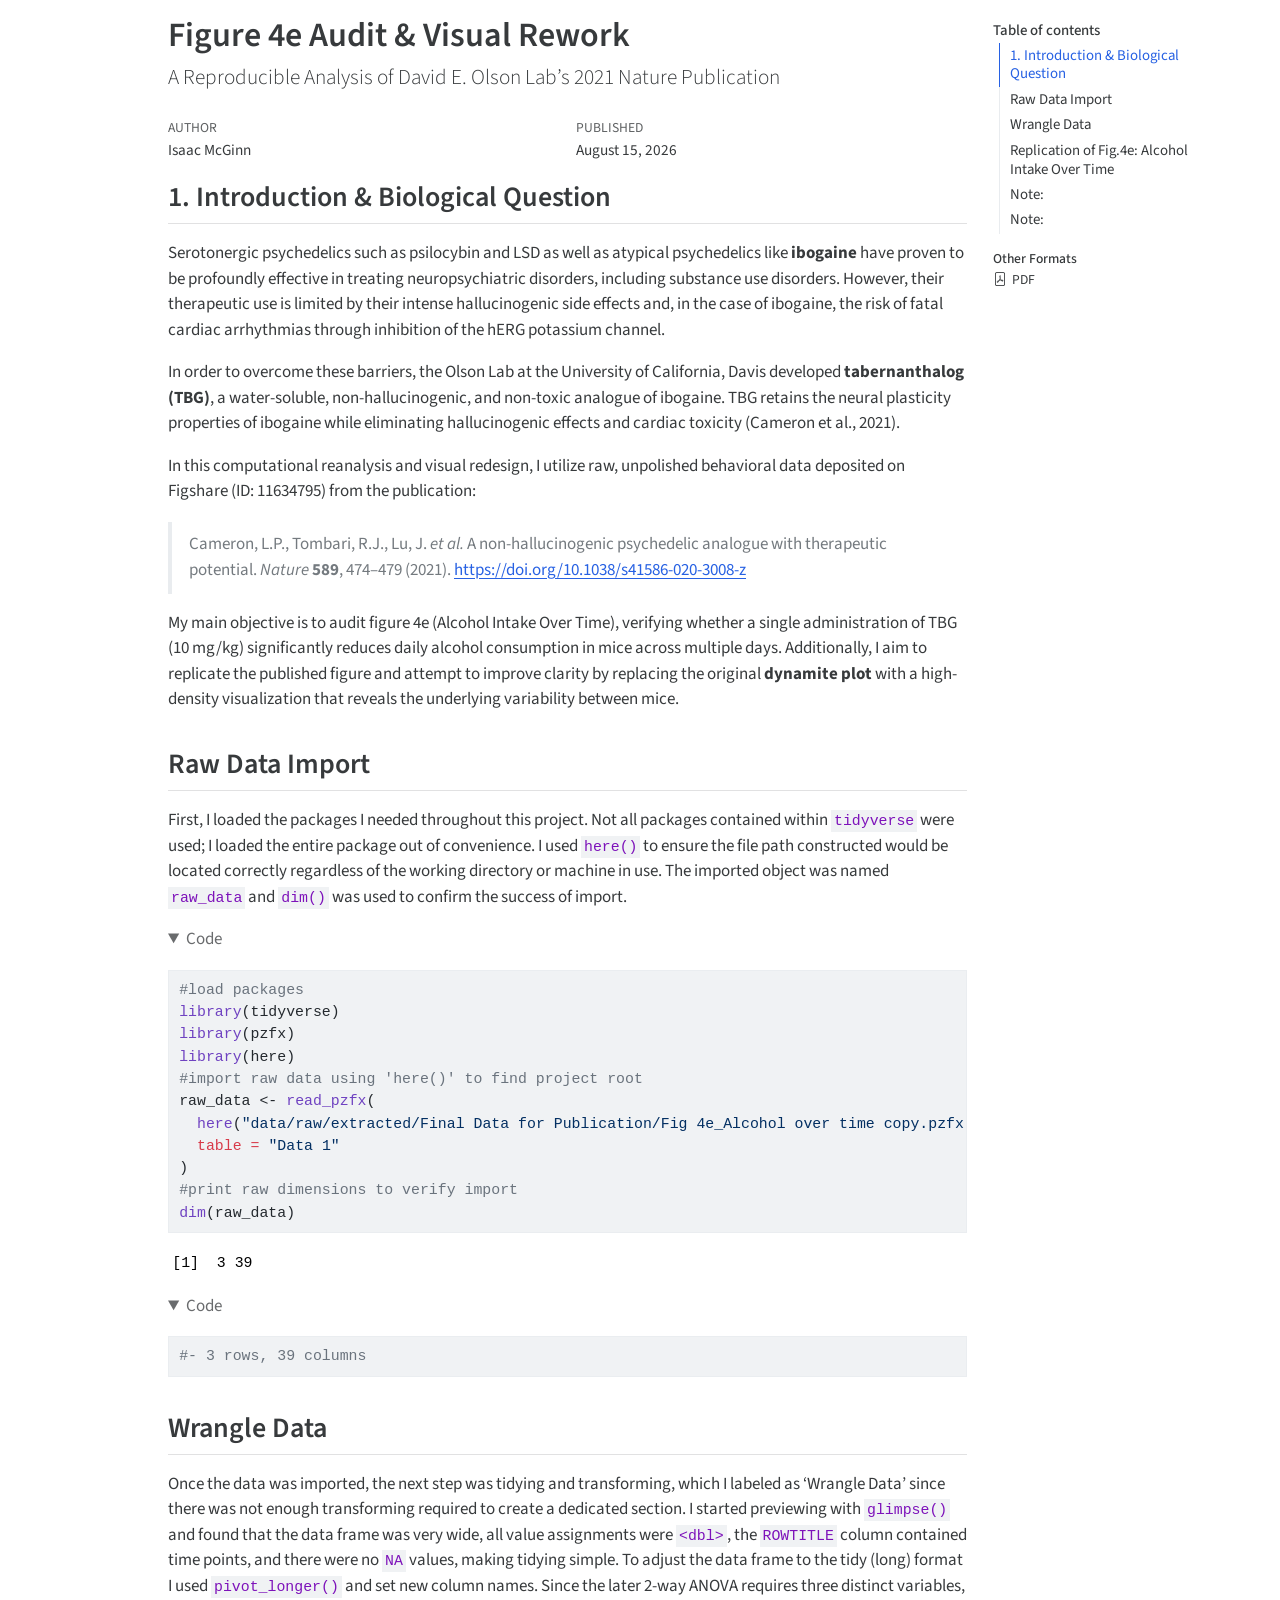
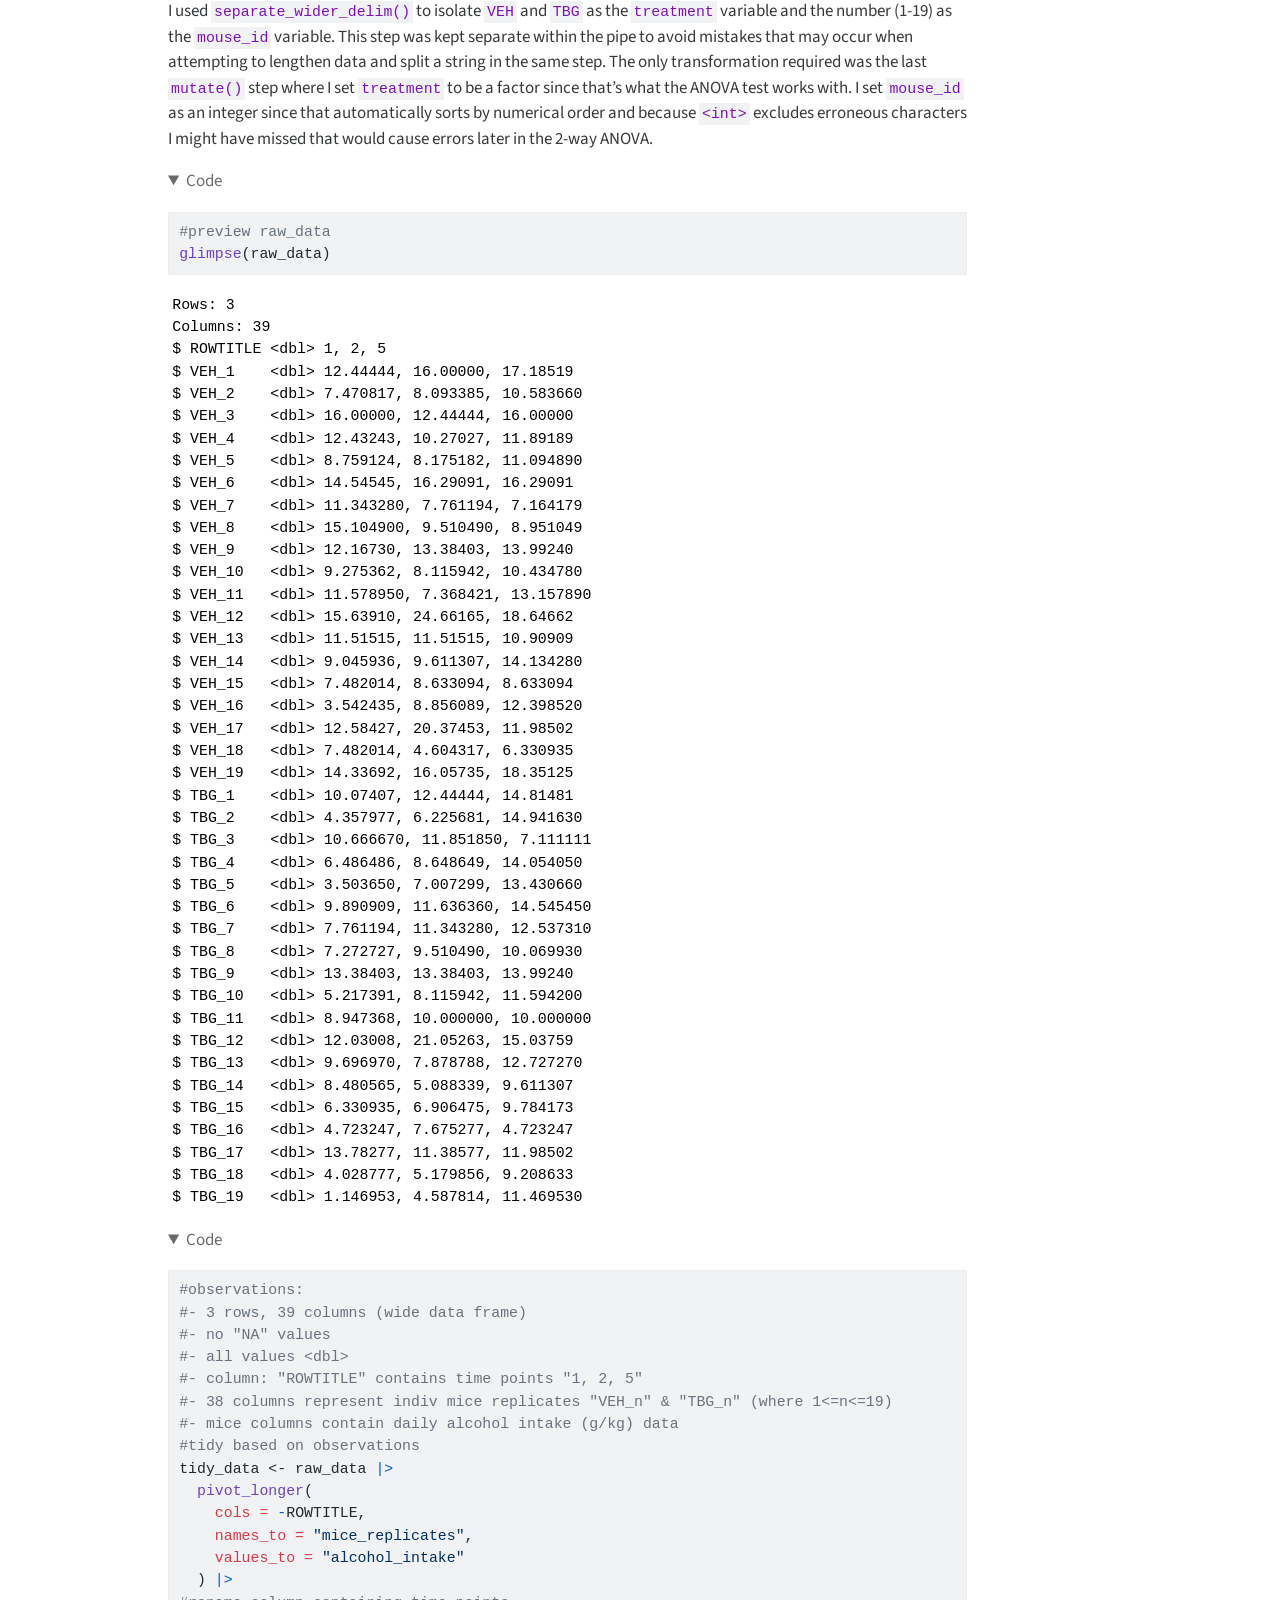
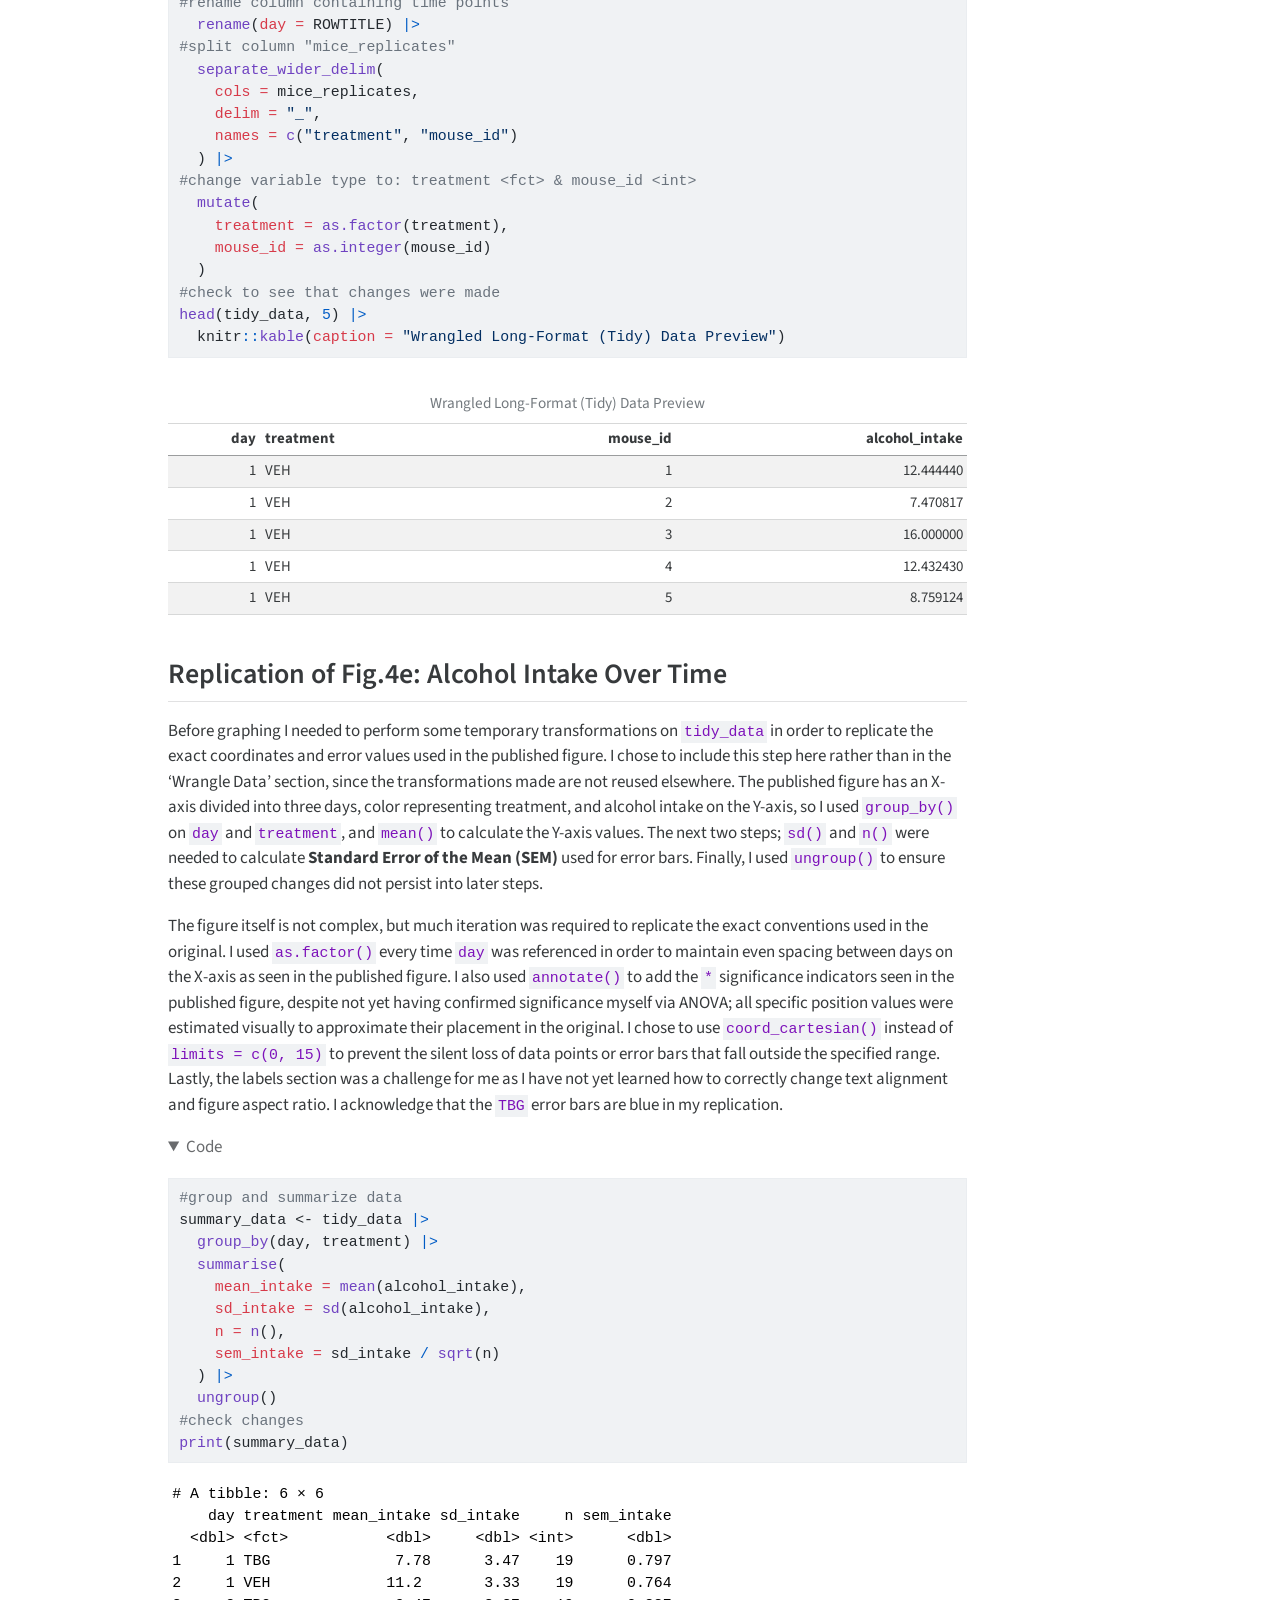
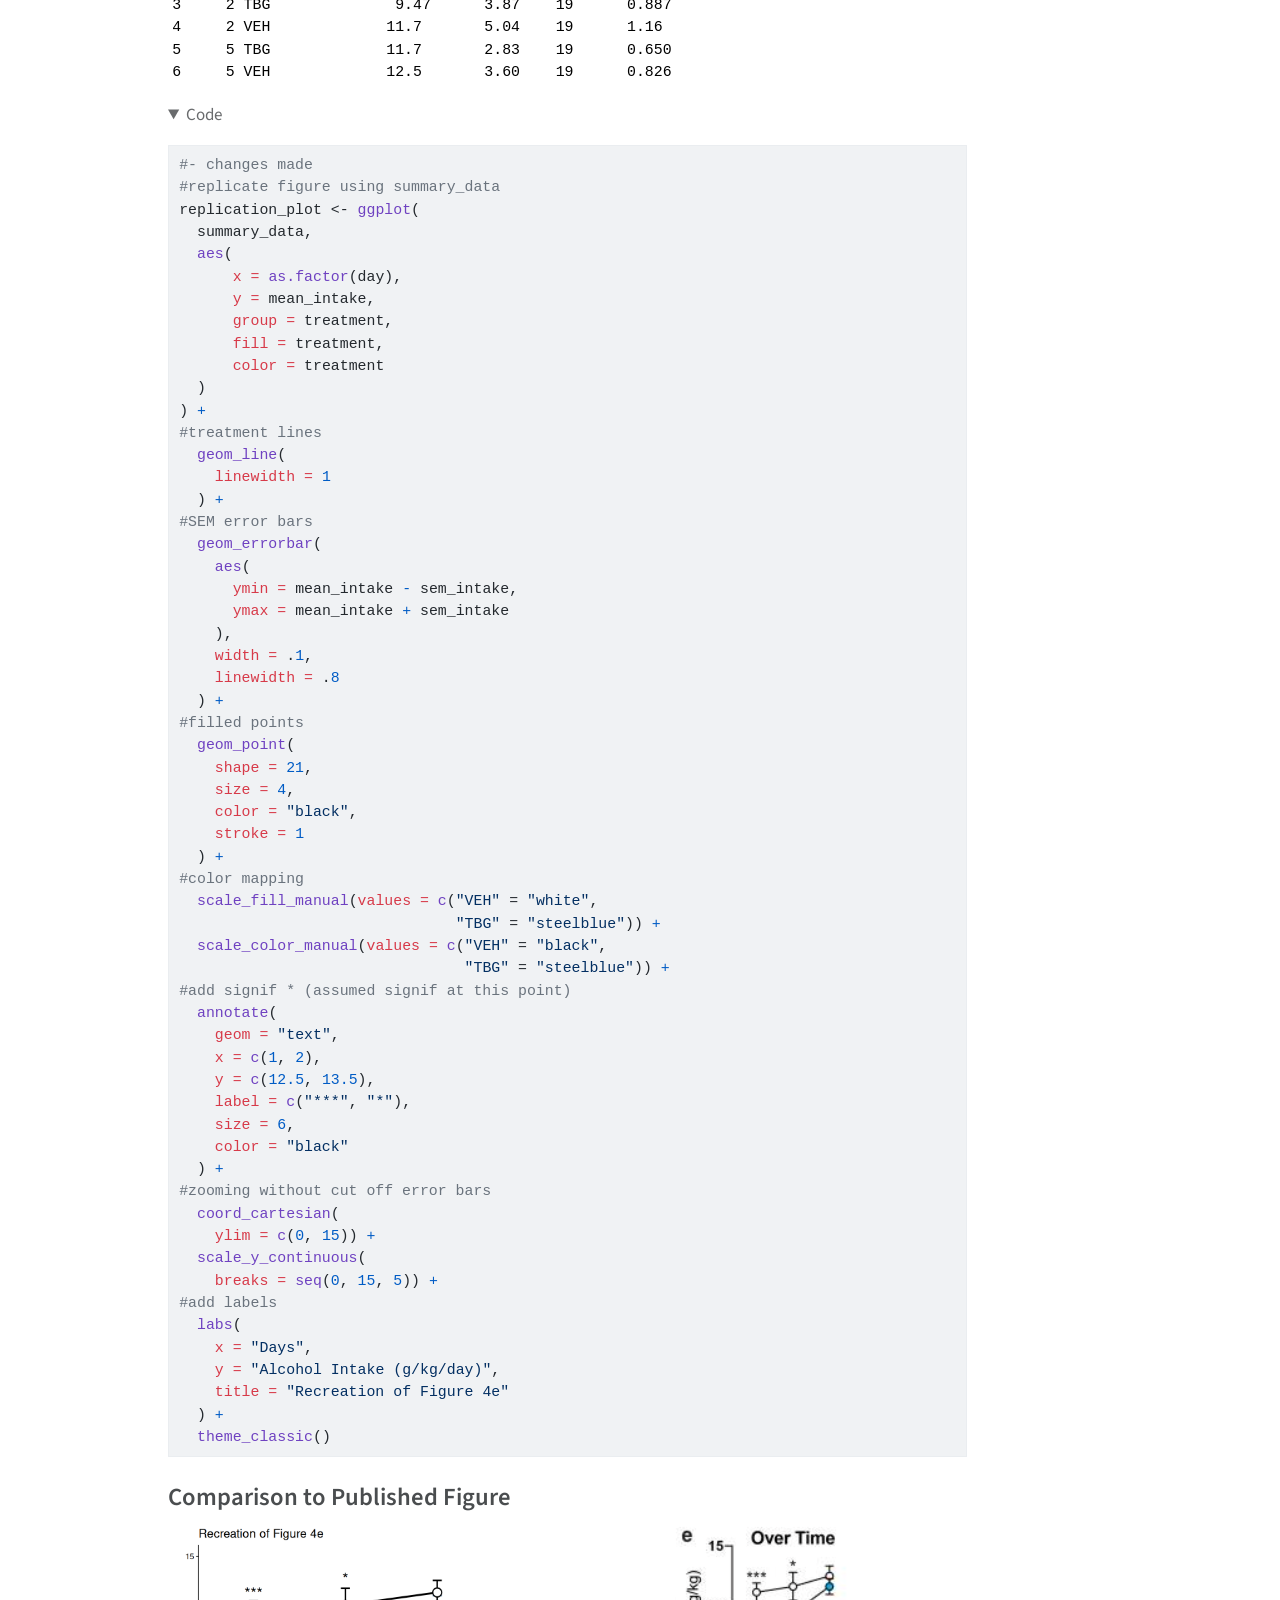
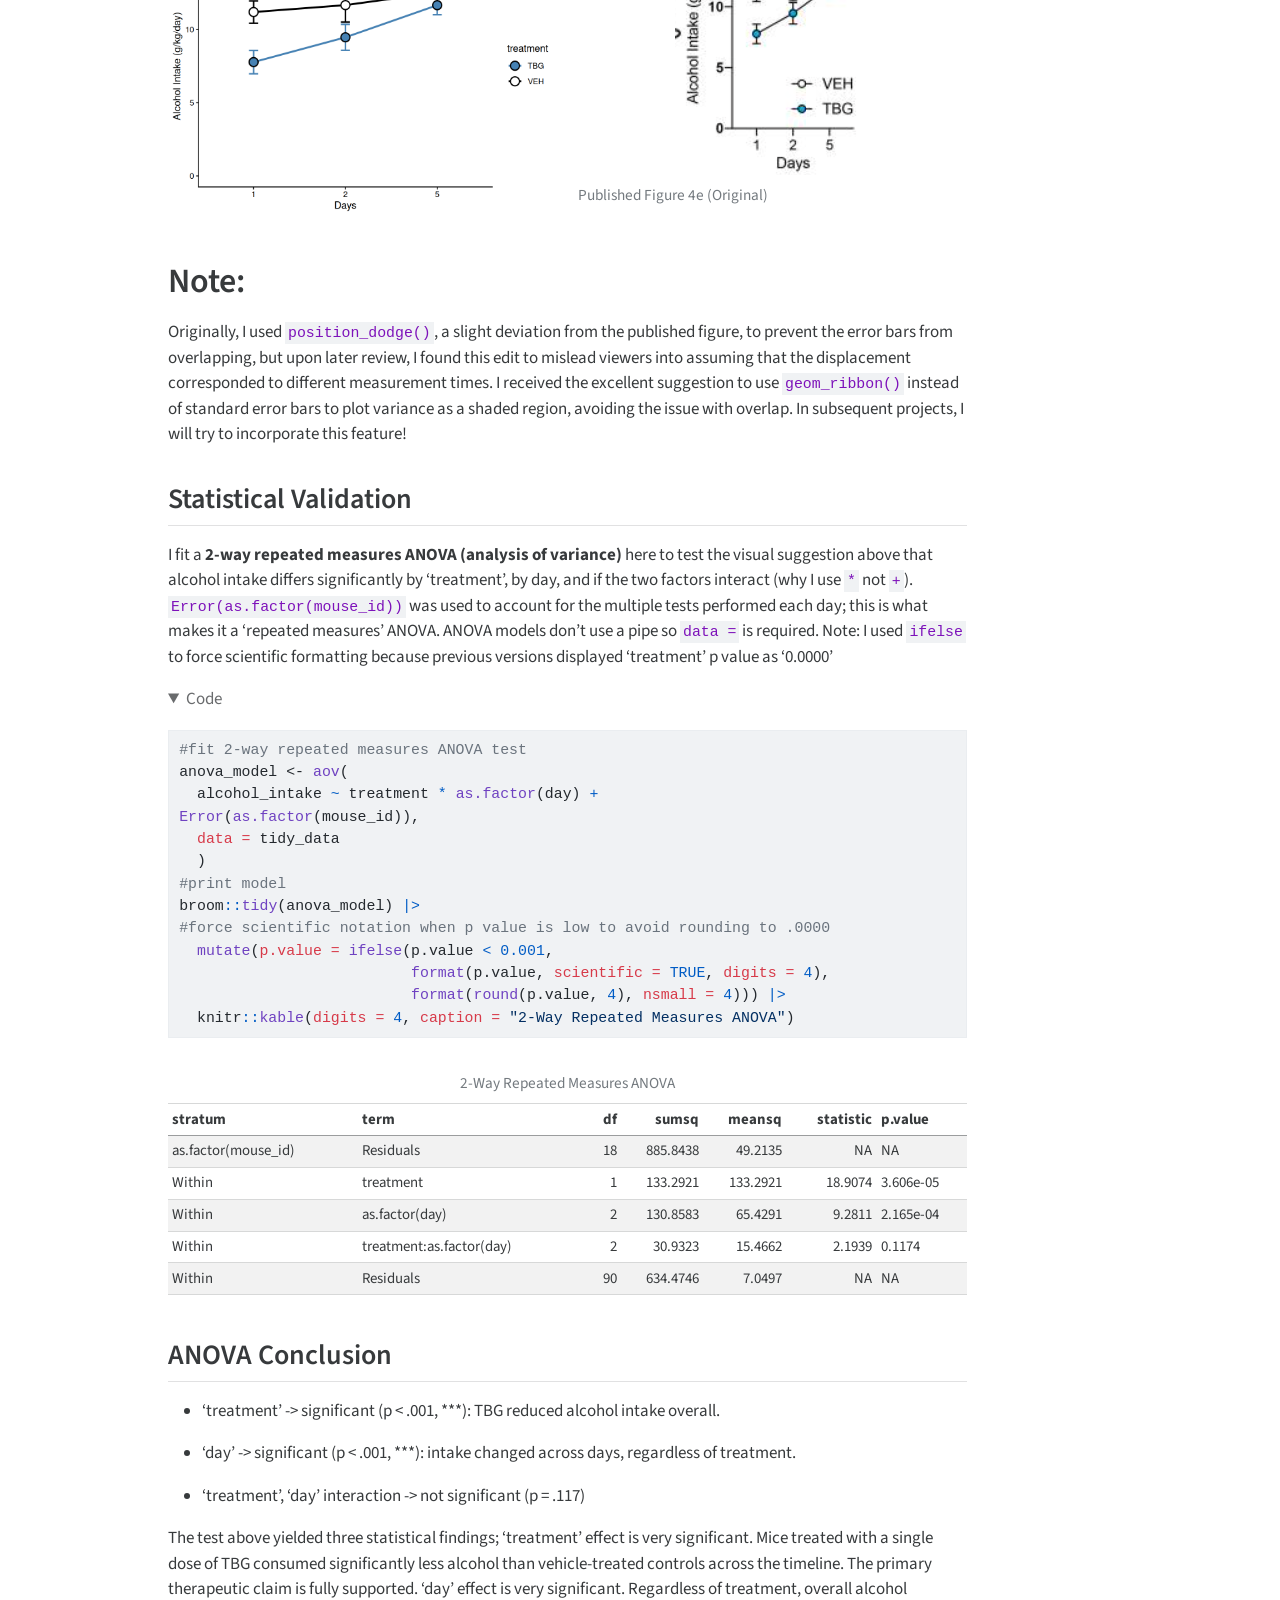
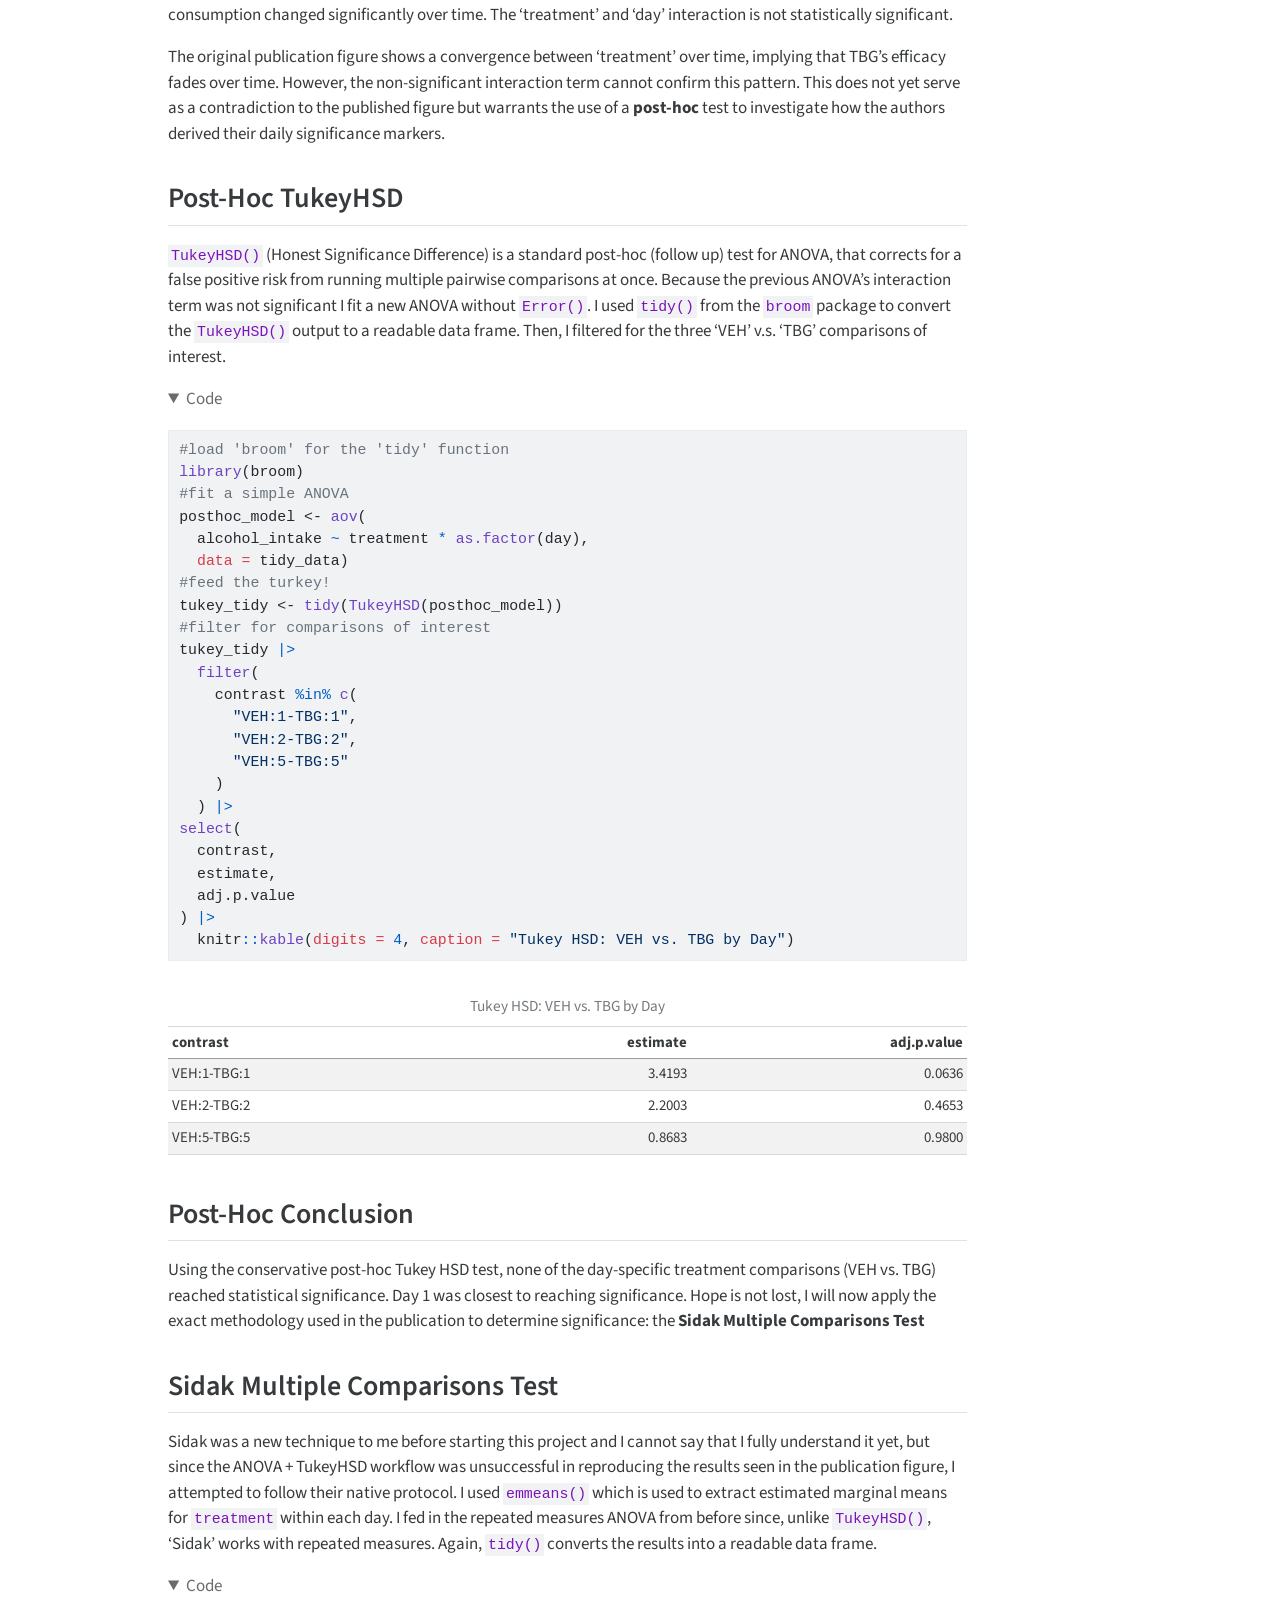
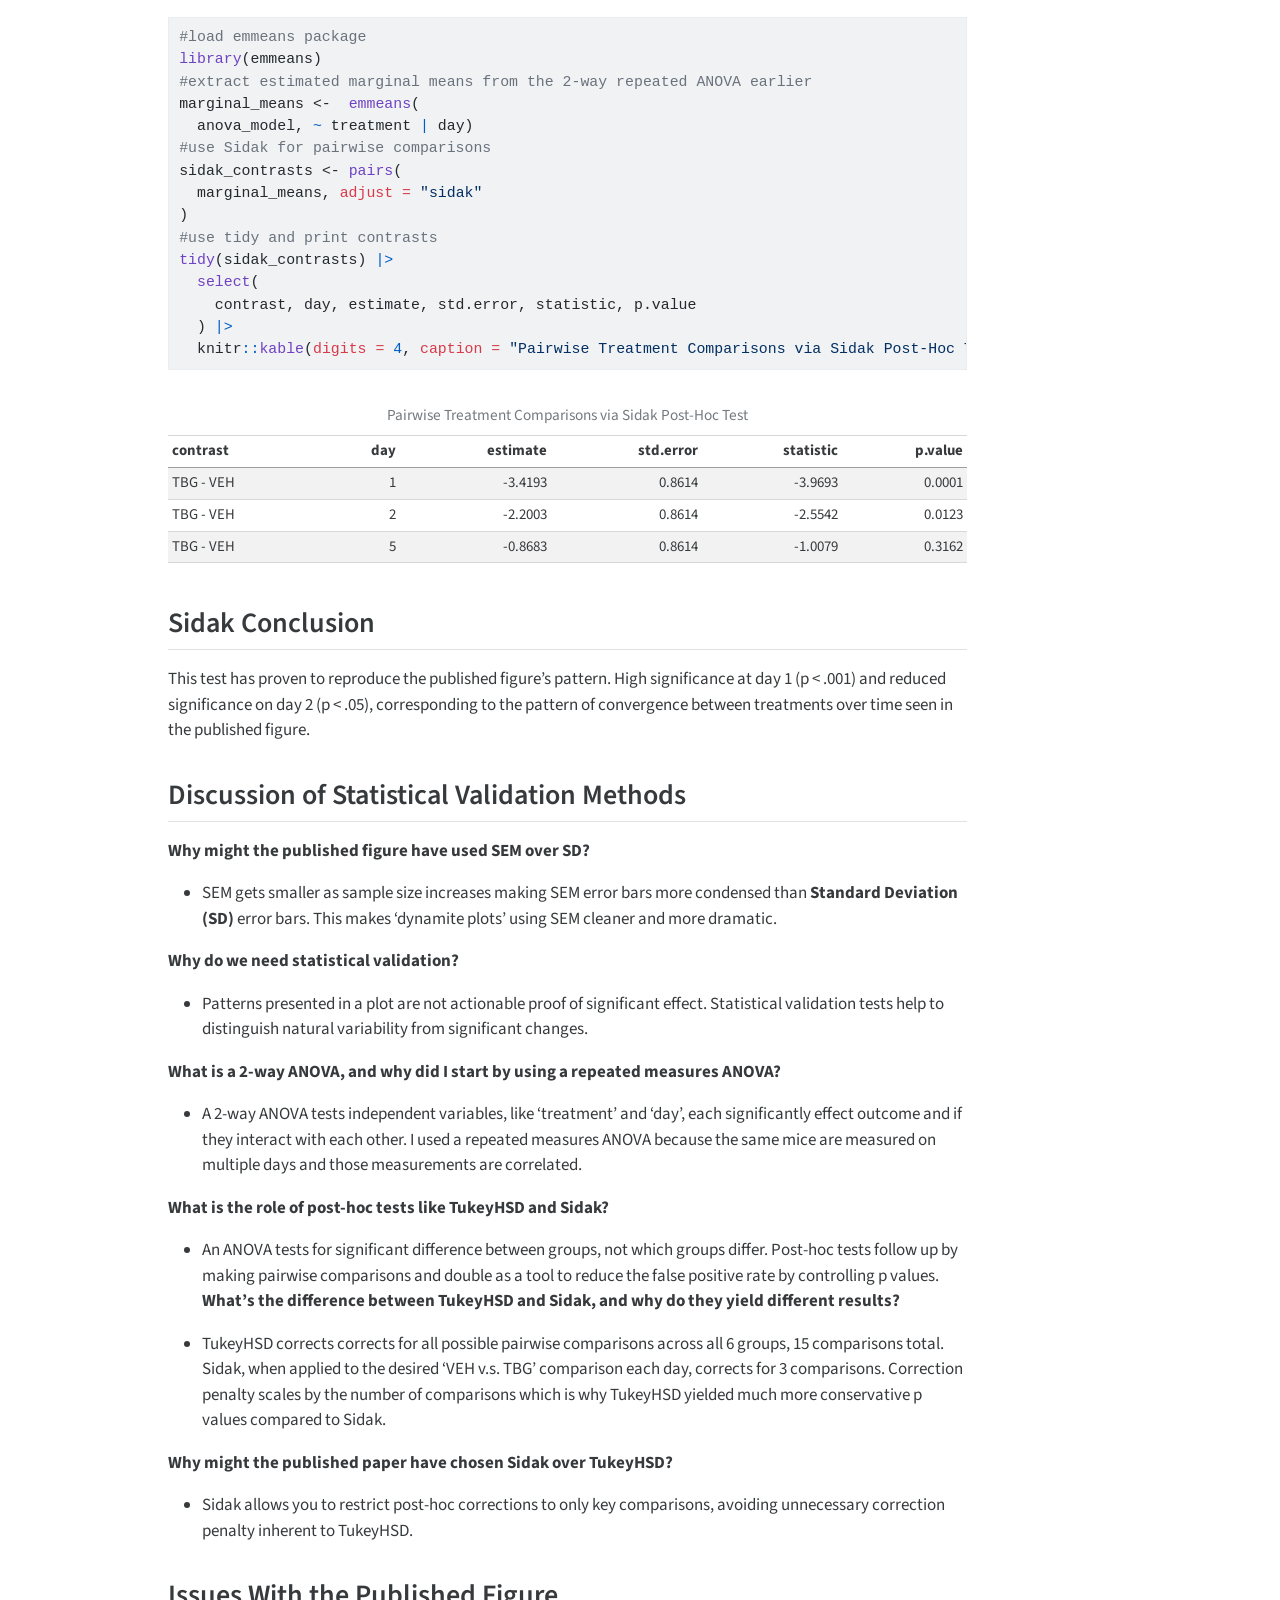
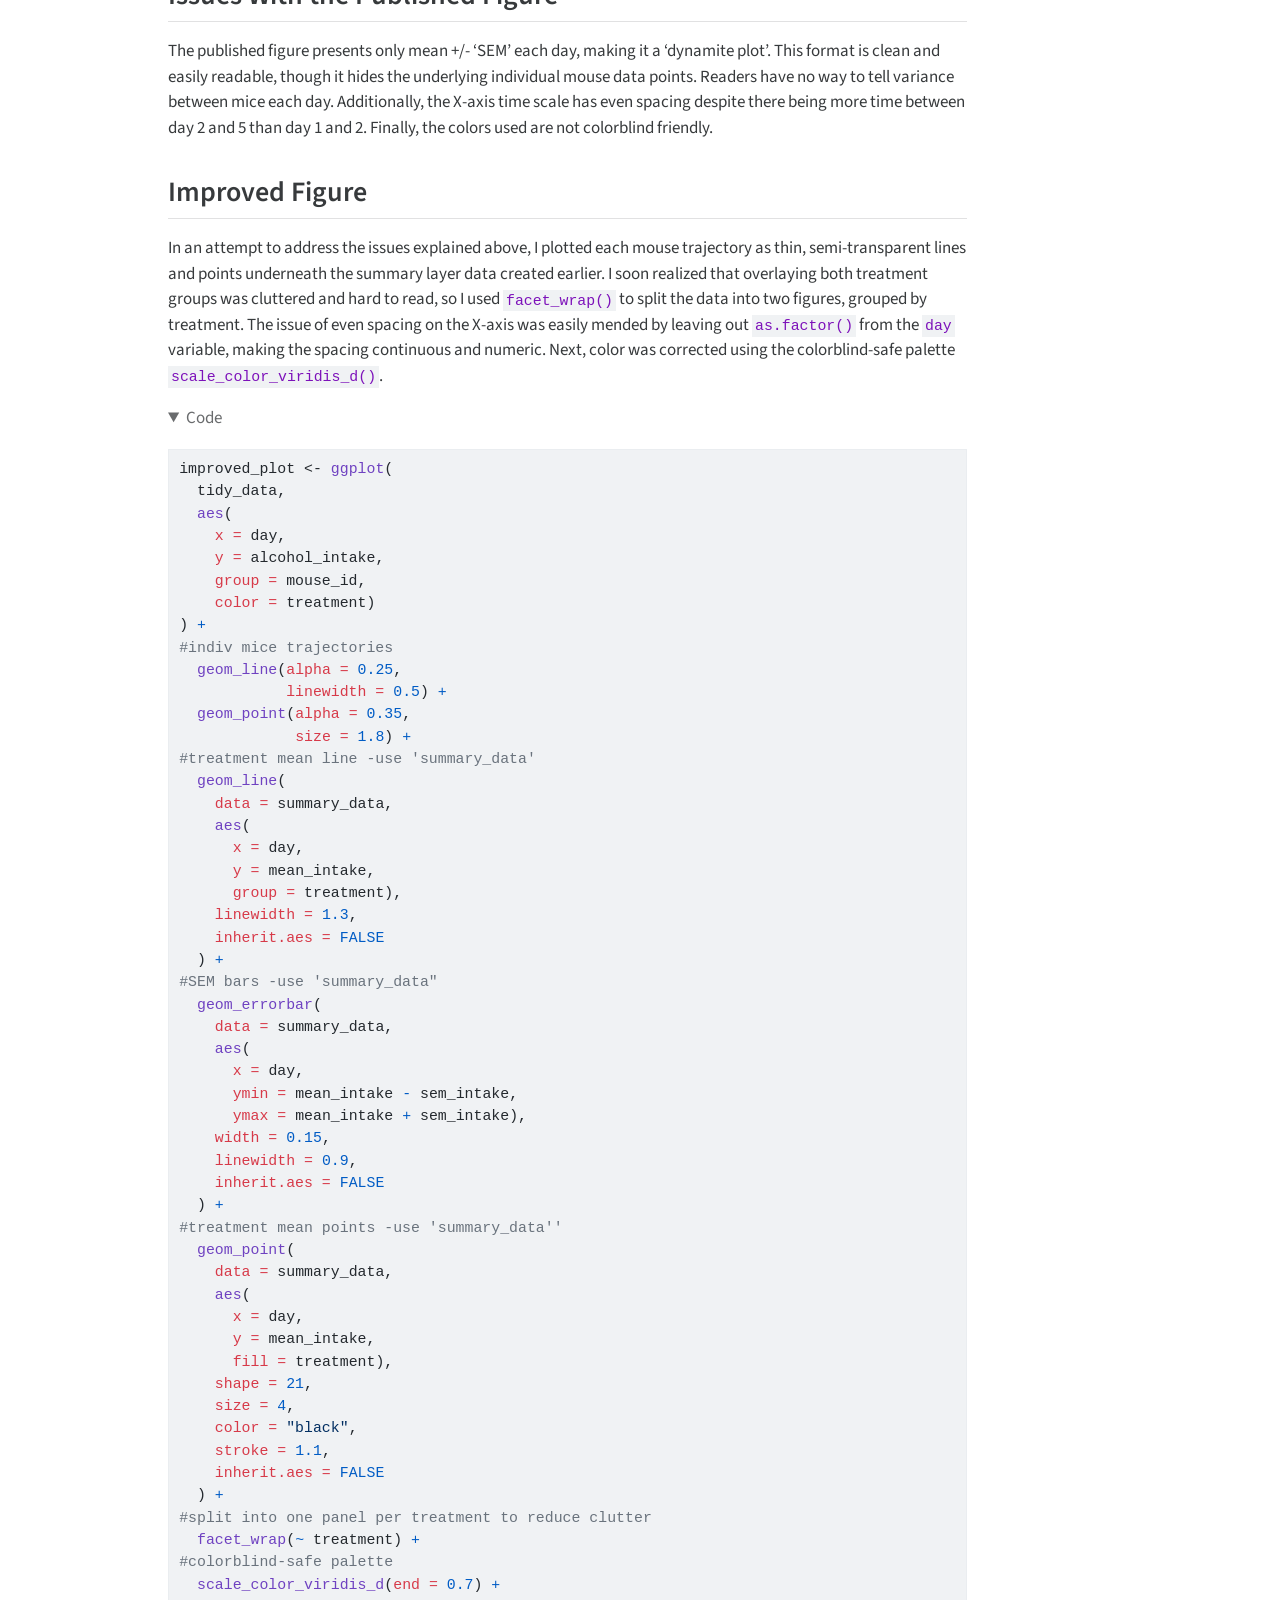
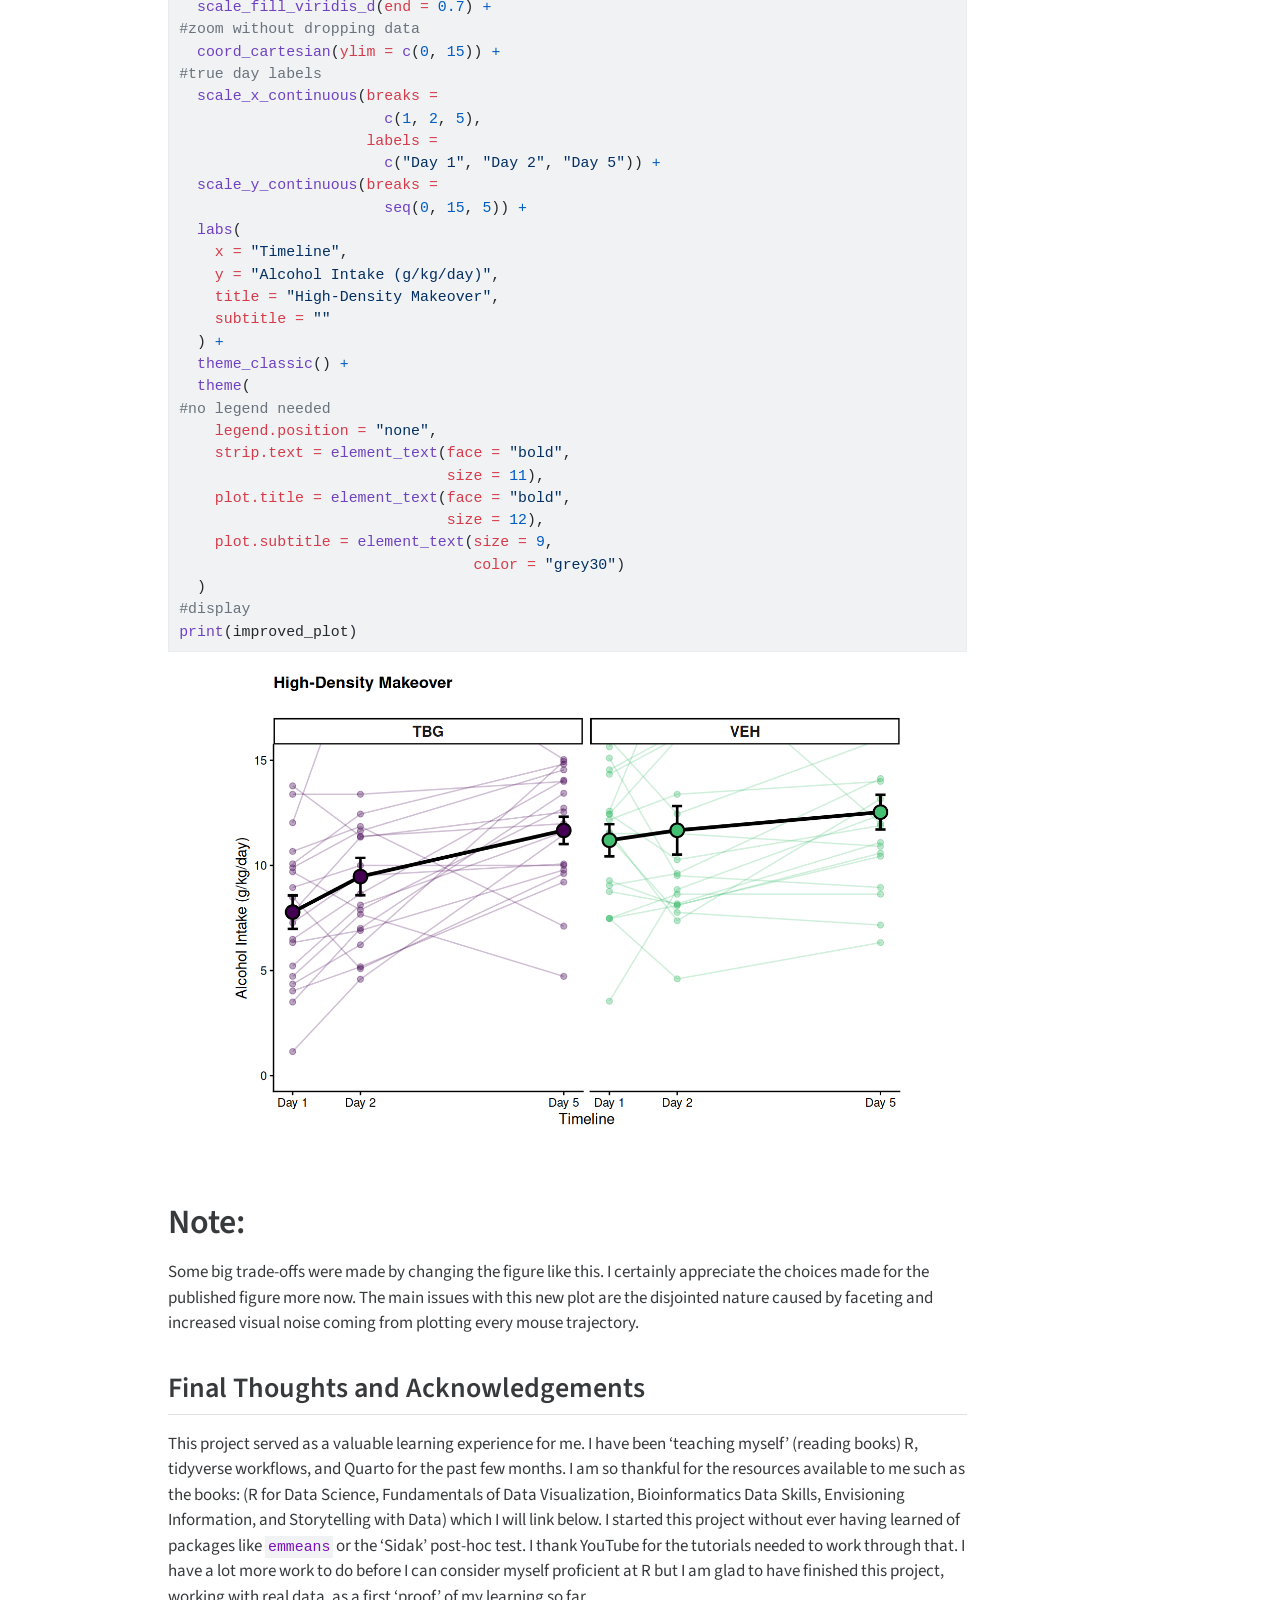
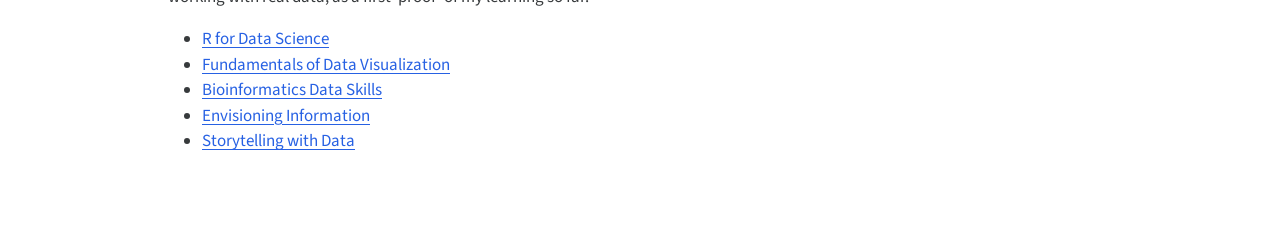
==== commit d3edccd3: "deploy: e681cada7f08f5fcfb0858052b154c35c38f2b0c" ====
--- a/index.html
+++ b/index.html
@@ -104,6 +104,7 @@
   <li><a href="#post-hoc-conclusion" id="toc-post-hoc-conclusion" class="nav-link" data-scroll-target="#post-hoc-conclusion">Post-Hoc Conclusion</a></li>
   <li><a href="#sidak-multiple-comparisons-test" id="toc-sidak-multiple-comparisons-test" class="nav-link" data-scroll-target="#sidak-multiple-comparisons-test">Sidak Multiple Comparisons Test</a></li>
   <li><a href="#sidak-conclusion" id="toc-sidak-conclusion" class="nav-link" data-scroll-target="#sidak-conclusion">Sidak Conclusion</a></li>
+  <li><a href="#discussion-of-statistical-validation-methods" id="toc-discussion-of-statistical-validation-methods" class="nav-link" data-scroll-target="#discussion-of-statistical-validation-methods">Discussion of Statistical Validation Methods</a></li>
   <li><a href="#issues-with-the-published-figure" id="toc-issues-with-the-published-figure" class="nav-link" data-scroll-target="#issues-with-the-published-figure">Issues With the Published Figure</a></li>
   <li><a href="#improved-figure" id="toc-improved-figure" class="nav-link" data-scroll-target="#improved-figure">Improved Figure</a></li>
   </ul></li>
@@ -677,7 +678,30 @@
 <section id="sidak-conclusion" class="level2">
 <h2 class="anchored" data-anchor-id="sidak-conclusion">Sidak Conclusion</h2>
 <p>This test has proven to reproduce the published figure’s pattern. High significance at day 1 (p &lt; .001) and reduced significance on day 2 (p &lt; .05), corresponding to the pattern of convergence between treatments over time seen in the published figure.</p>
-<p>##Discussion of Statistical Validation Methods <strong>Why might the published figure have used SEM over SD?</strong> SEM gets smaller as sample size increases making SEM error bars more condensed than <strong>Standard Deviation (SD)</strong> error bars. This makes ‘dynamite plots’ using SEM cleaner and more dramatic. <strong>Why do we need statistical validation?</strong> Patterns presented in a plot are not actionable proof of significant effect. Statistical validation tests help to distinguish natural variability from significant changes. <strong>What is a 2-way ANOVA, and why did I start by using a repeated measures ANOVA?</strong> A 2-way ANOVA tests independent variables, like ‘treatment’ and ‘day’, each significantly effect outcome and if they interact with each other. I used a repeated measures ANOVA because the same mice are measured on multiple days and those measurements are correlated. <strong>What is the role of post-hoc tests like TukeyHSD and Sidak?</strong> An ANOVA tests for significant difference between groups, not which groups differ. Post-hoc tests follow up by making pairwise comparisons and double as a tool to reduce the false positive rate by controlling p values. <strong>What’s the difference between TukeyHSD and Sidak, and why do they yield different results?</strong> TukeyHSD corrects corrects for all possible pairwise comparisons across all 6 groups, 15 comparisons total. Sidak, when applied to the desired ‘VEH v.s. TBG’ comparison each day, corrects for 3 comparisons. Correction penalty scales by the number of comparisons which is why TukeyHSD yielded much more conservative p values compared to Sidak. <strong>Why might the published paper have chosen Sidak over TukeyHSD?</strong> Sidak allows you to restrict post-hoc corrections to only key comparisons, avoiding unnecessary correction penalty inherent to TukeyHSD.</p>
+</section>
+<section id="discussion-of-statistical-validation-methods" class="level2">
+<h2 class="anchored" data-anchor-id="discussion-of-statistical-validation-methods">Discussion of Statistical Validation Methods</h2>
+<p><strong>Why might the published figure have used SEM over SD?</strong></p>
+<ul>
+<li>SEM gets smaller as sample size increases making SEM error bars more condensed than <strong>Standard Deviation (SD)</strong> error bars. This makes ‘dynamite plots’ using SEM cleaner and more dramatic.</li>
+</ul>
+<p><strong>Why do we need statistical validation?</strong></p>
+<ul>
+<li>Patterns presented in a plot are not actionable proof of significant effect. Statistical validation tests help to distinguish natural variability from significant changes.</li>
+</ul>
+<p><strong>What is a 2-way ANOVA, and why did I start by using a repeated measures ANOVA?</strong></p>
+<ul>
+<li>A 2-way ANOVA tests independent variables, like ‘treatment’ and ‘day’, each significantly effect outcome and if they interact with each other. I used a repeated measures ANOVA because the same mice are measured on multiple days and those measurements are correlated.</li>
+</ul>
+<p><strong>What is the role of post-hoc tests like TukeyHSD and Sidak?</strong></p>
+<ul>
+<li><p>An ANOVA tests for significant difference between groups, not which groups differ. Post-hoc tests follow up by making pairwise comparisons and double as a tool to reduce the false positive rate by controlling p values. <strong>What’s the difference between TukeyHSD and Sidak, and why do they yield different results?</strong></p></li>
+<li><p>TukeyHSD corrects corrects for all possible pairwise comparisons across all 6 groups, 15 comparisons total. Sidak, when applied to the desired ‘VEH v.s. TBG’ comparison each day, corrects for 3 comparisons. Correction penalty scales by the number of comparisons which is why TukeyHSD yielded much more conservative p values compared to Sidak.</p></li>
+</ul>
+<p><strong>Why might the published paper have chosen Sidak over TukeyHSD?</strong></p>
+<ul>
+<li>Sidak allows you to restrict post-hoc corrections to only key comparisons, avoiding unnecessary correction penalty inherent to TukeyHSD.</li>
+</ul>
 </section>
 <section id="issues-with-the-published-figure" class="level2">
 <h2 class="anchored" data-anchor-id="issues-with-the-published-figure">Issues With the Published Figure</h2>
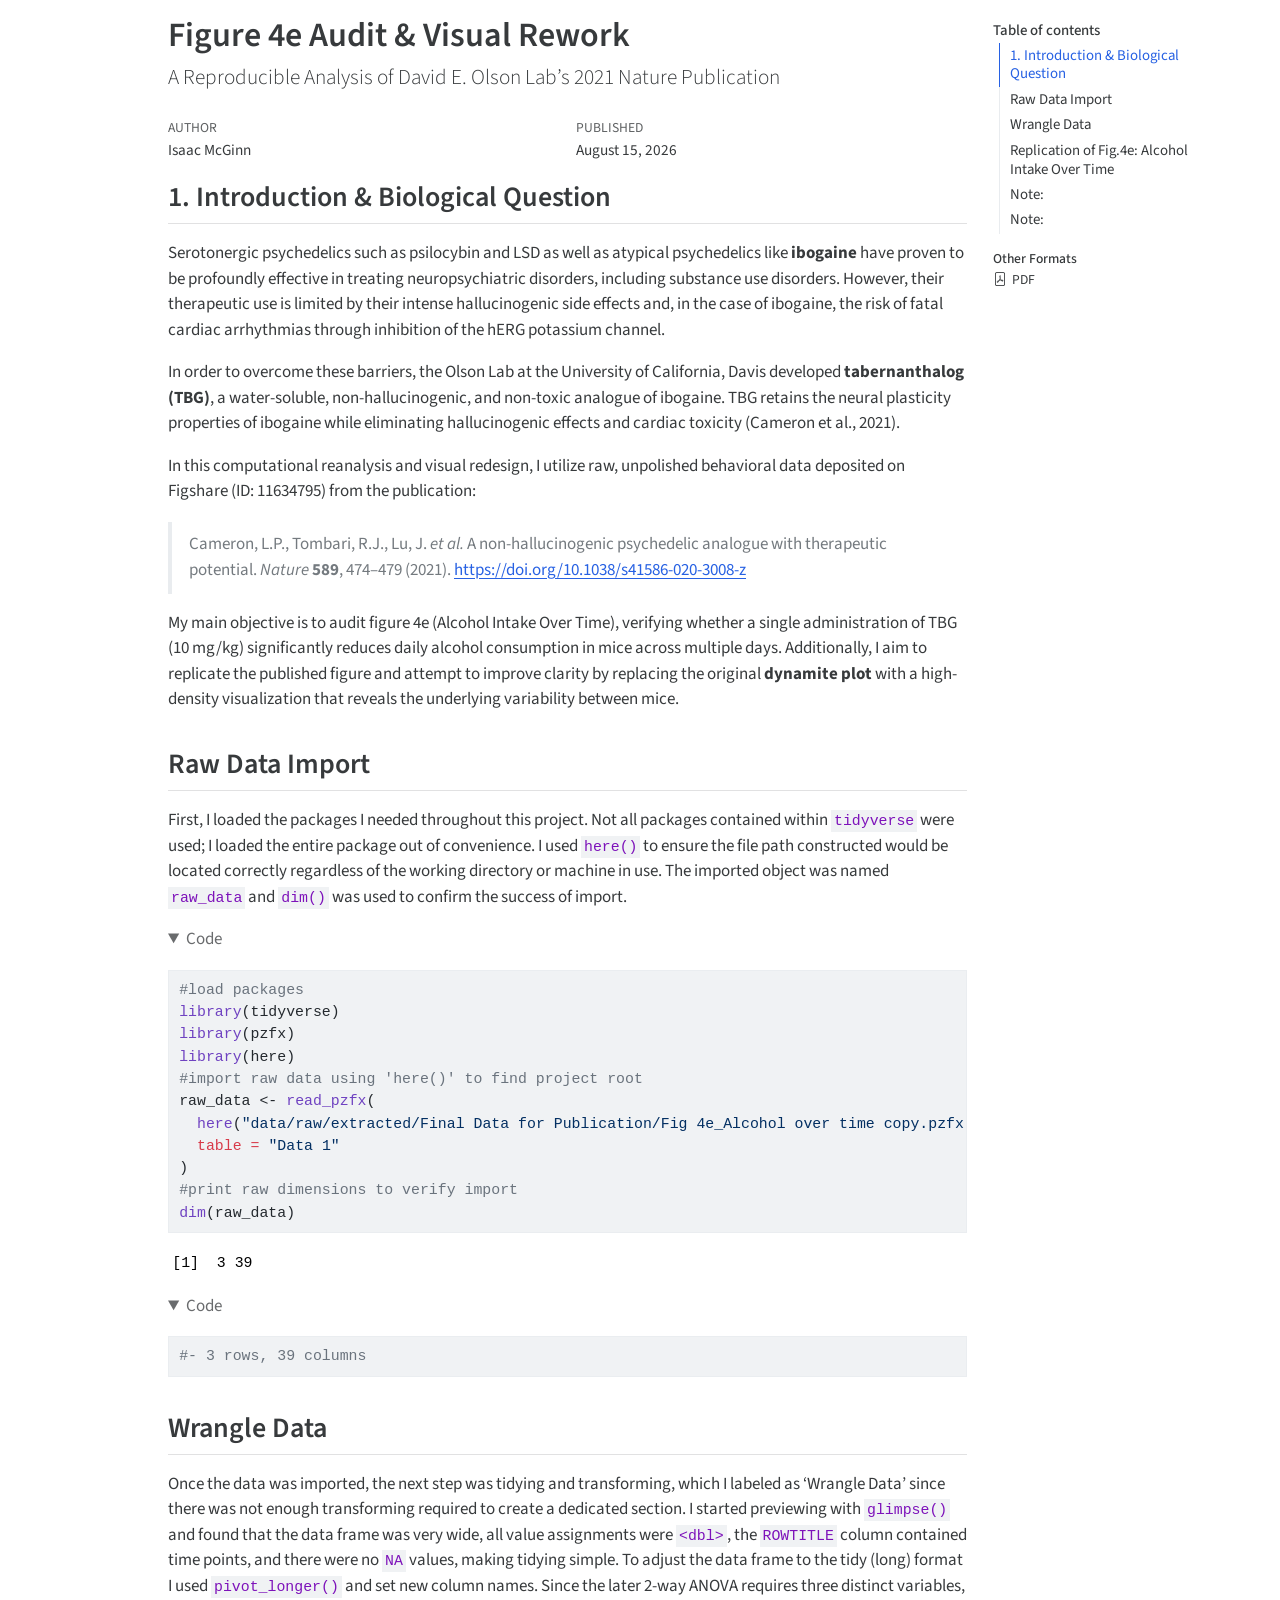
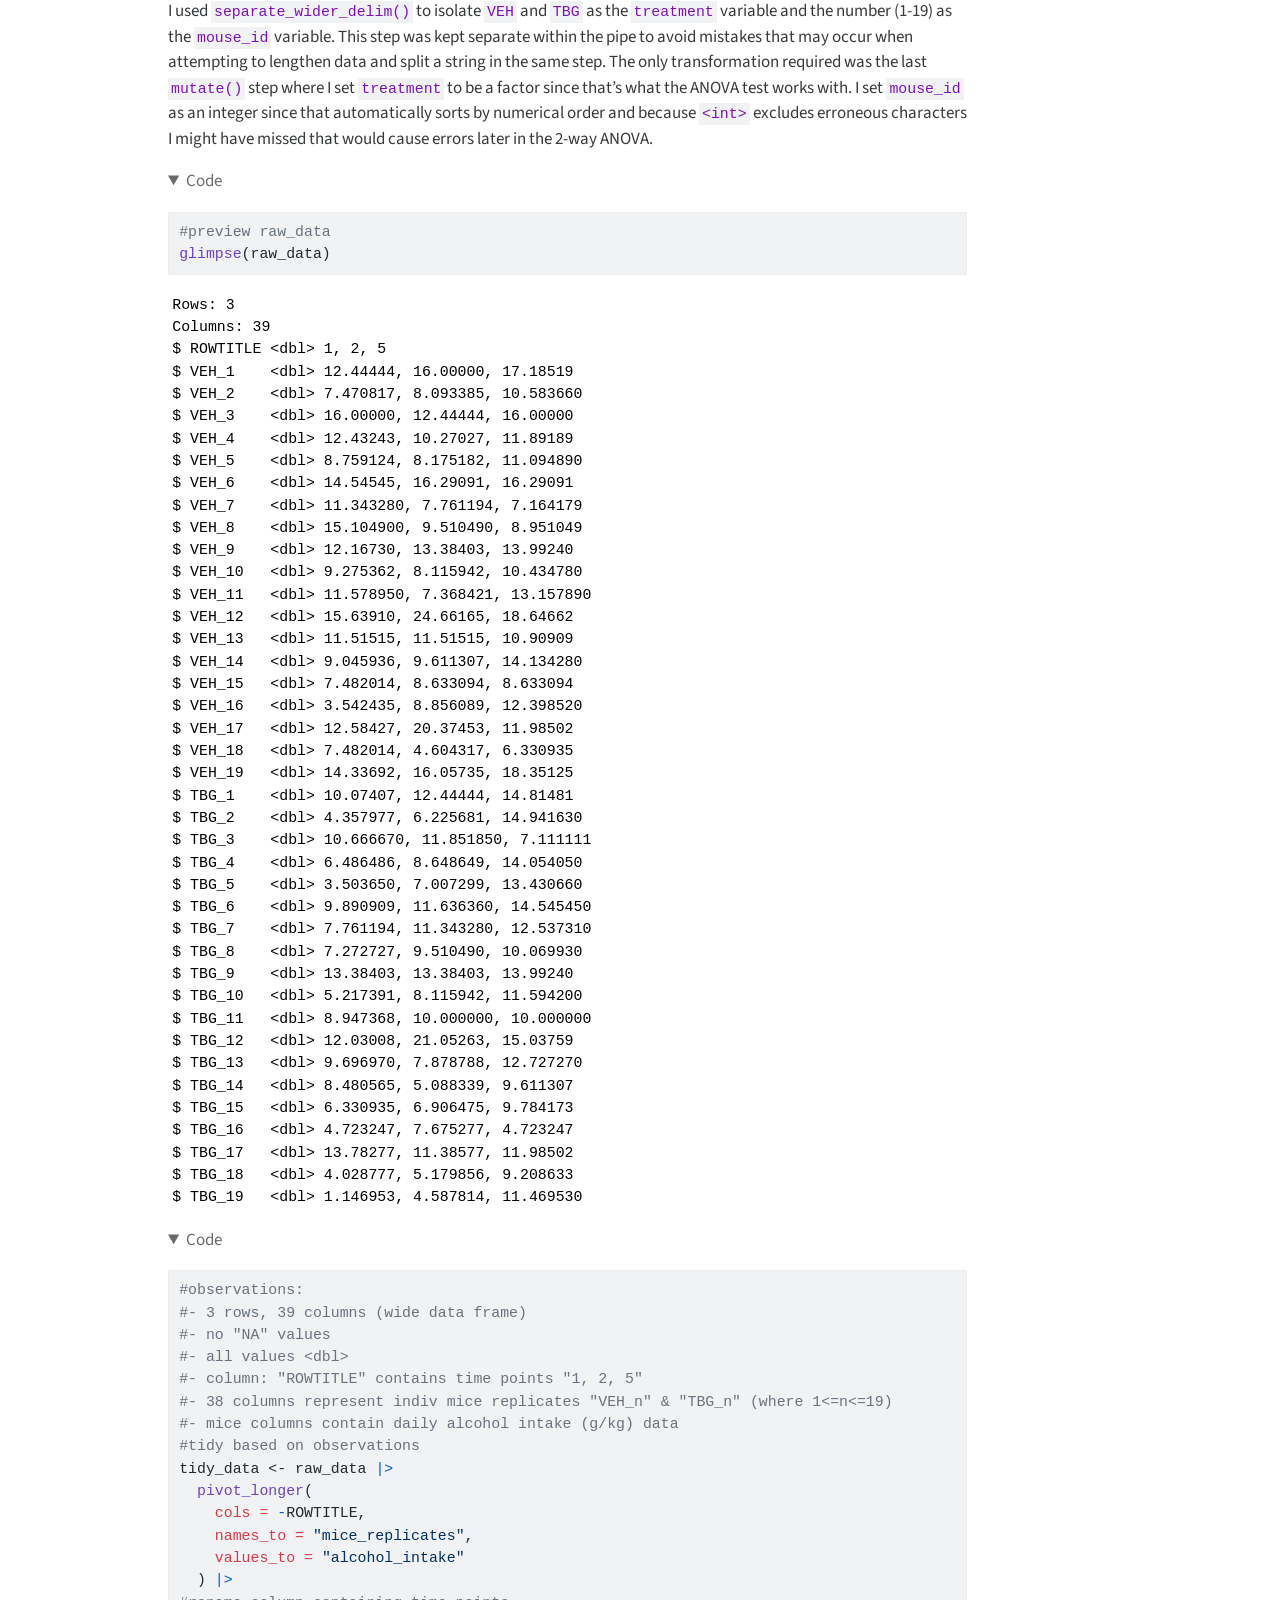
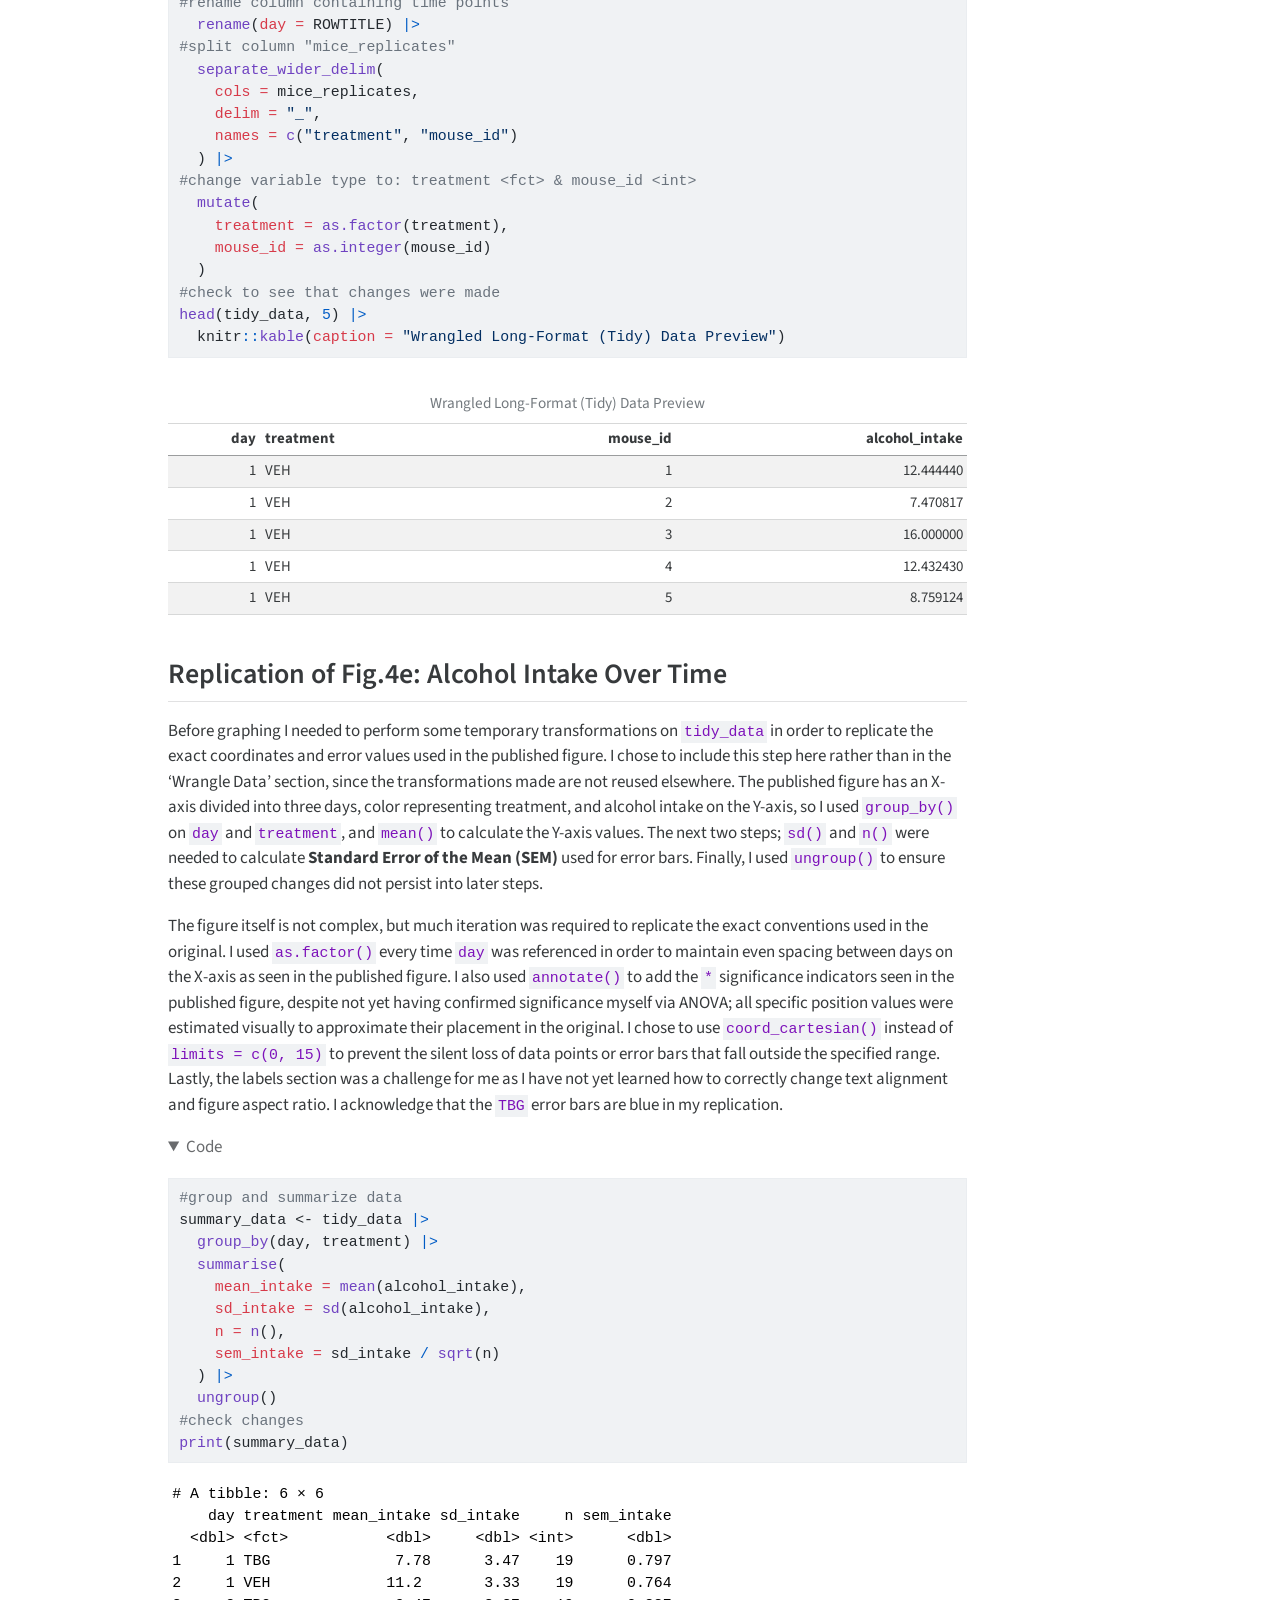
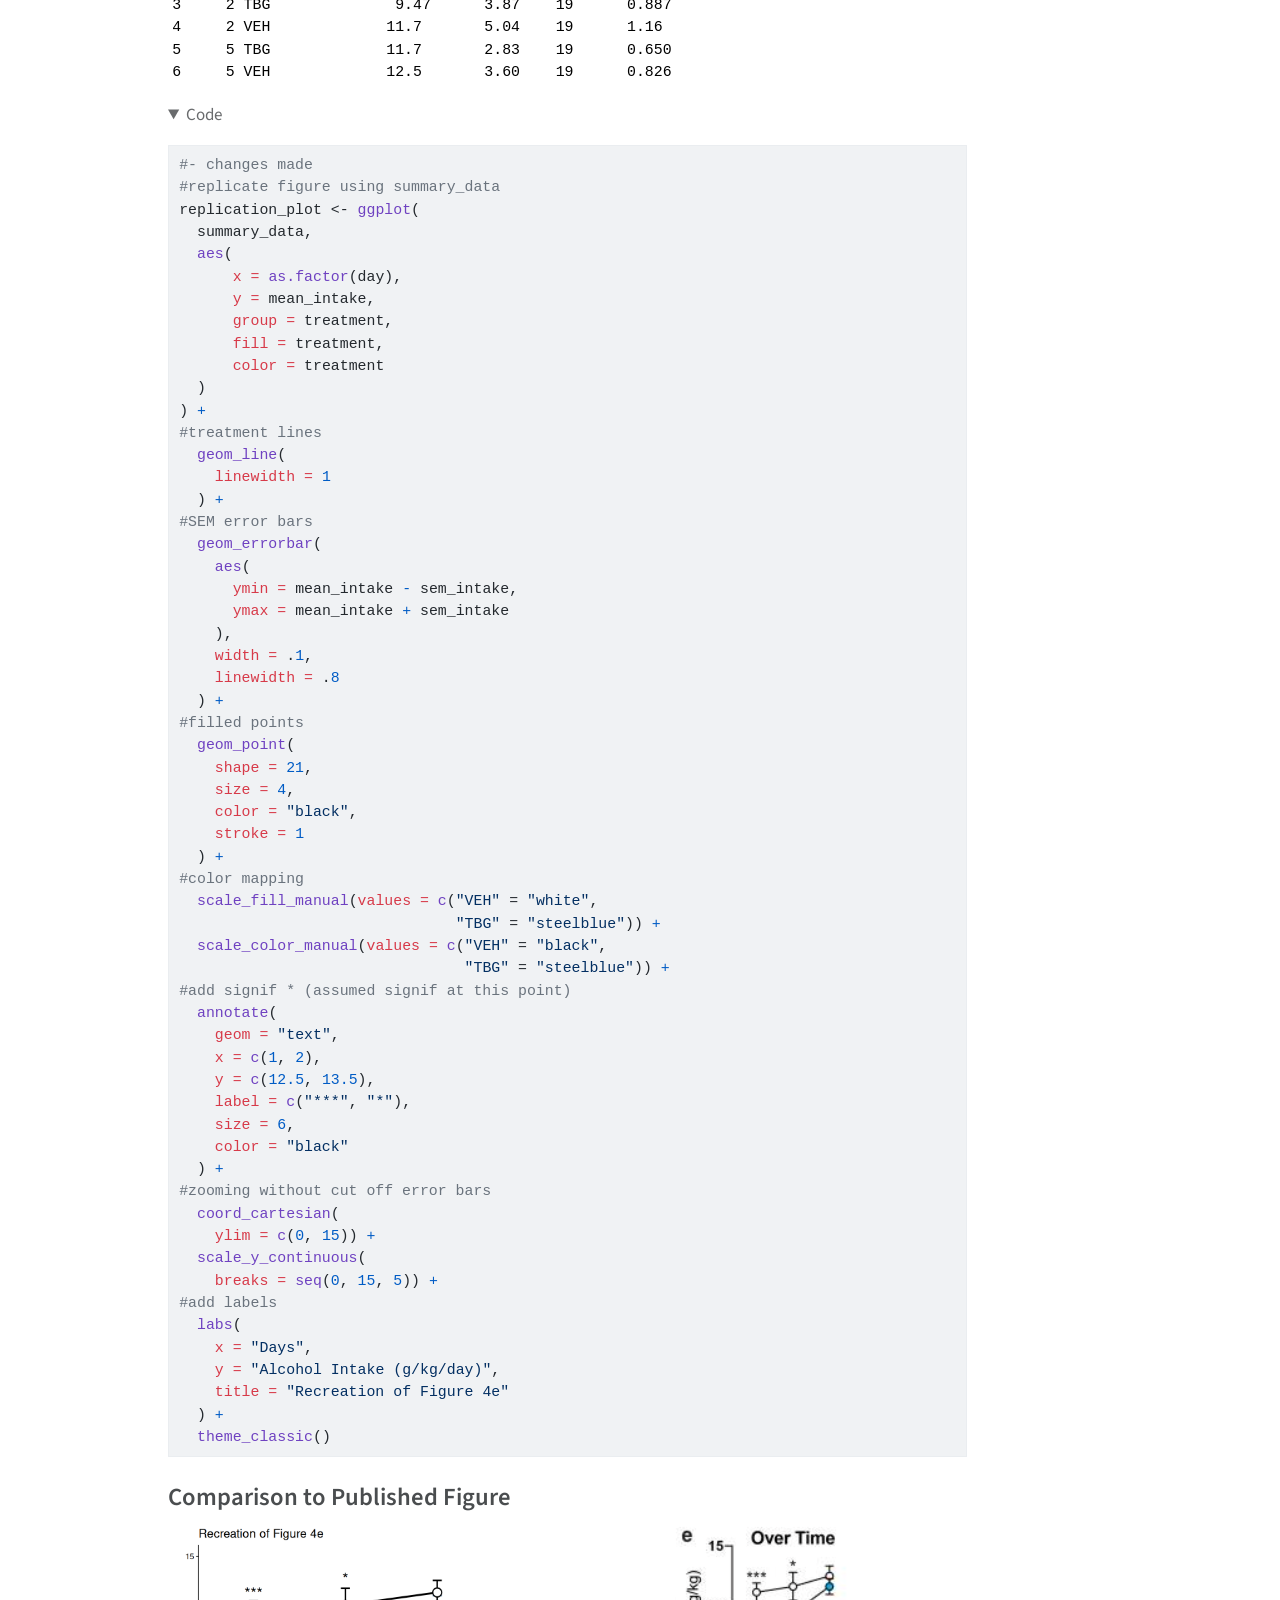
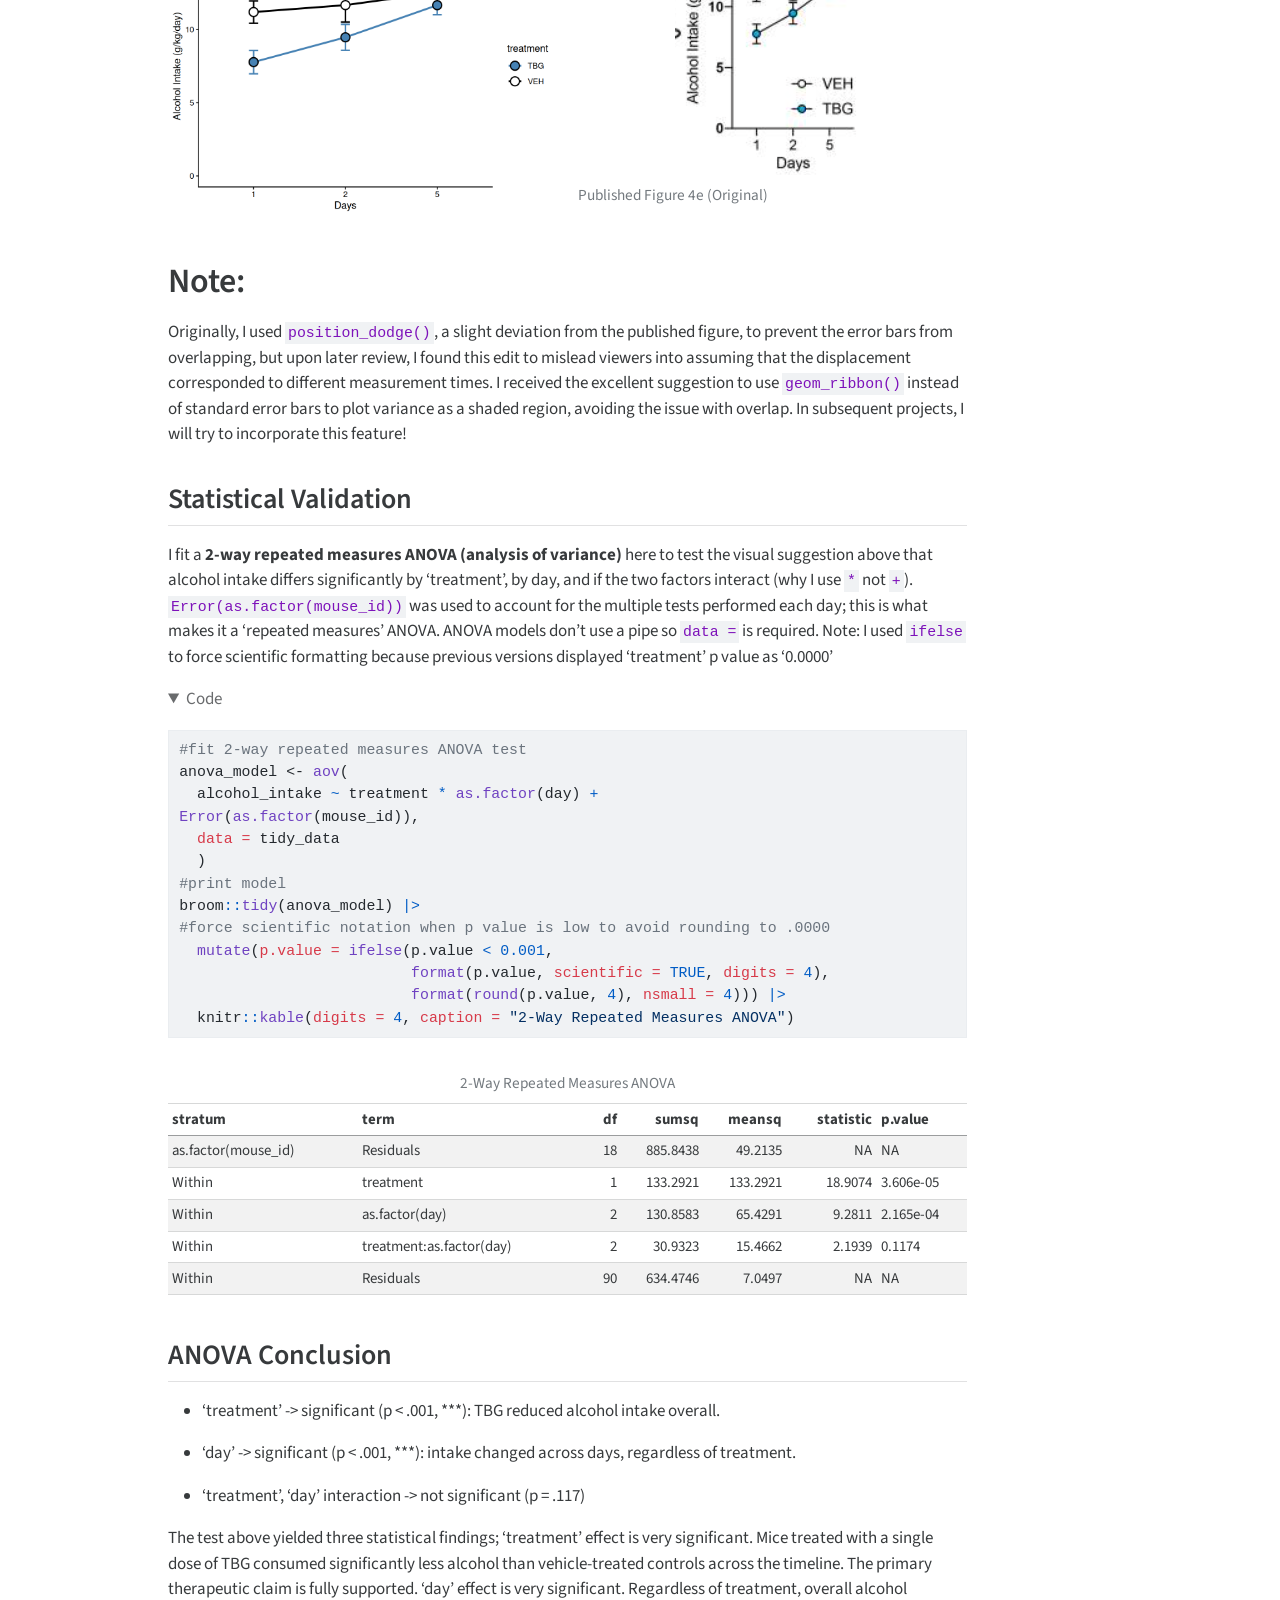
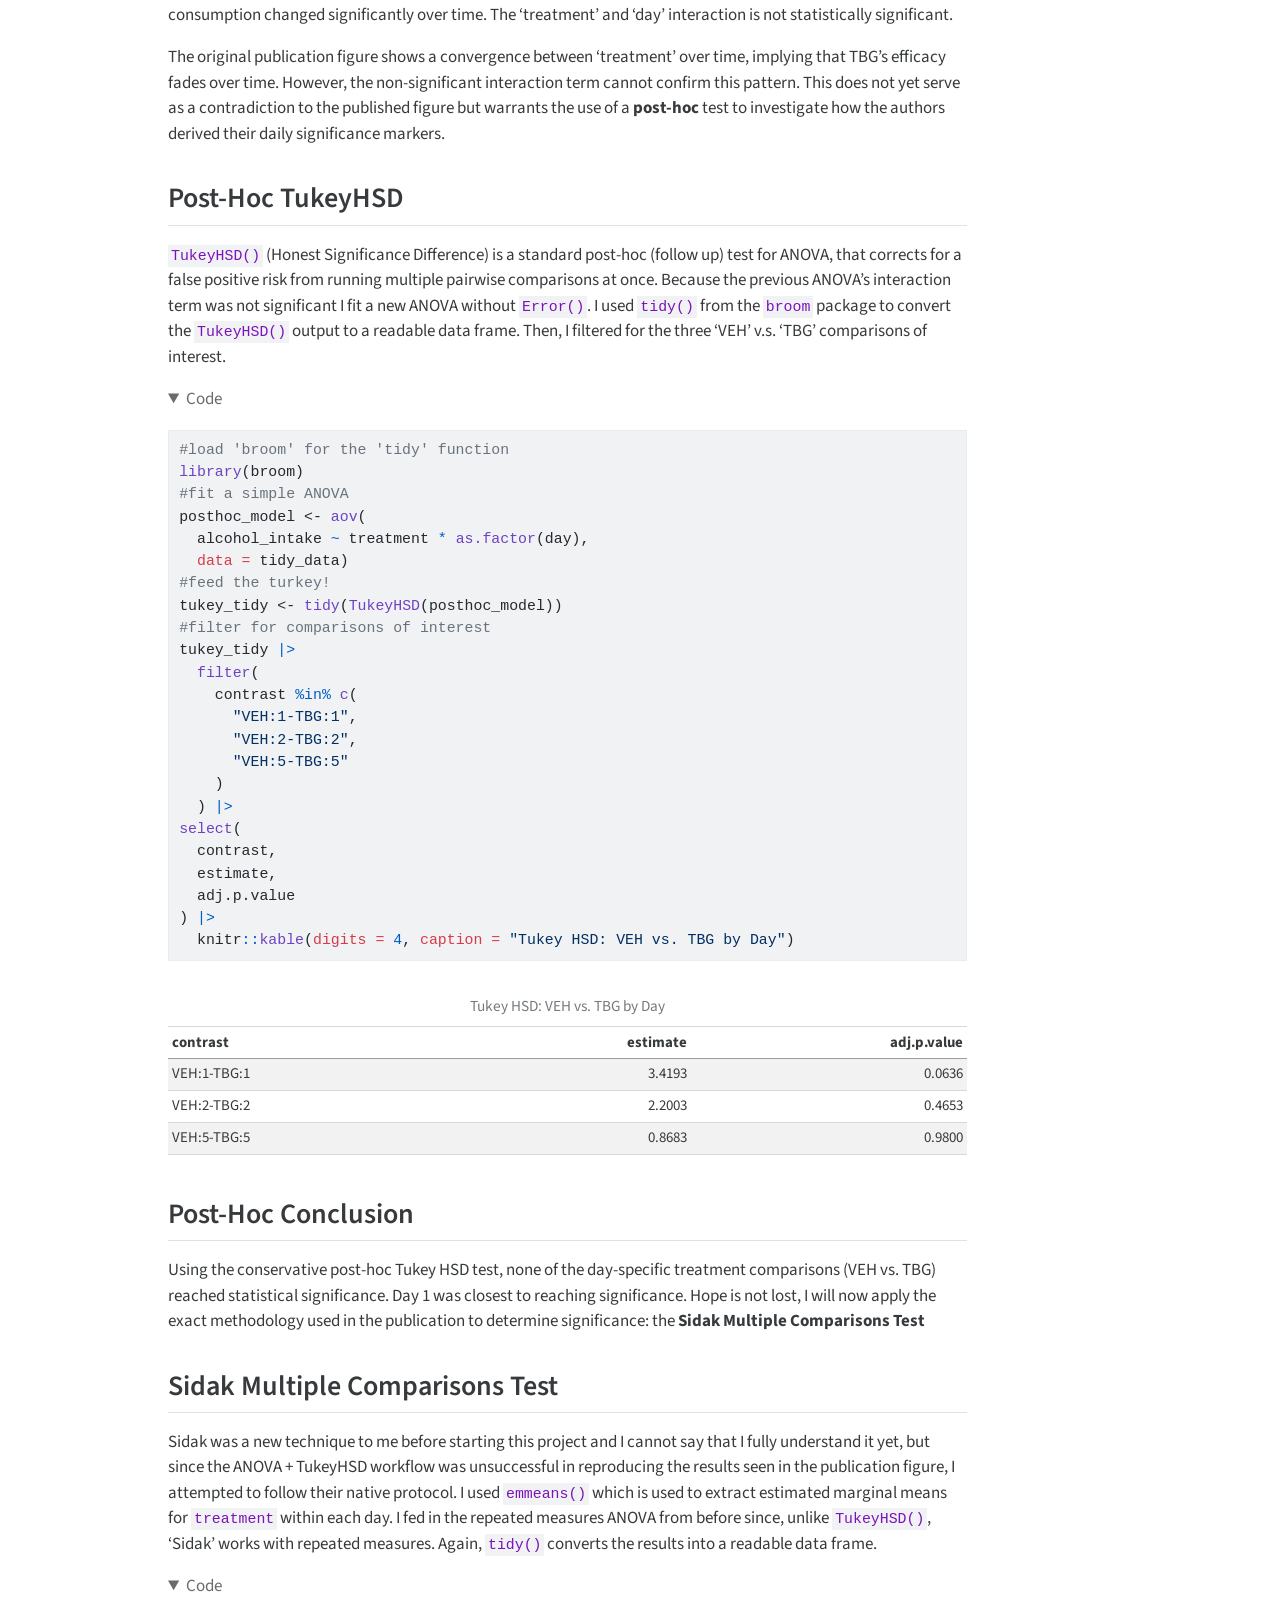
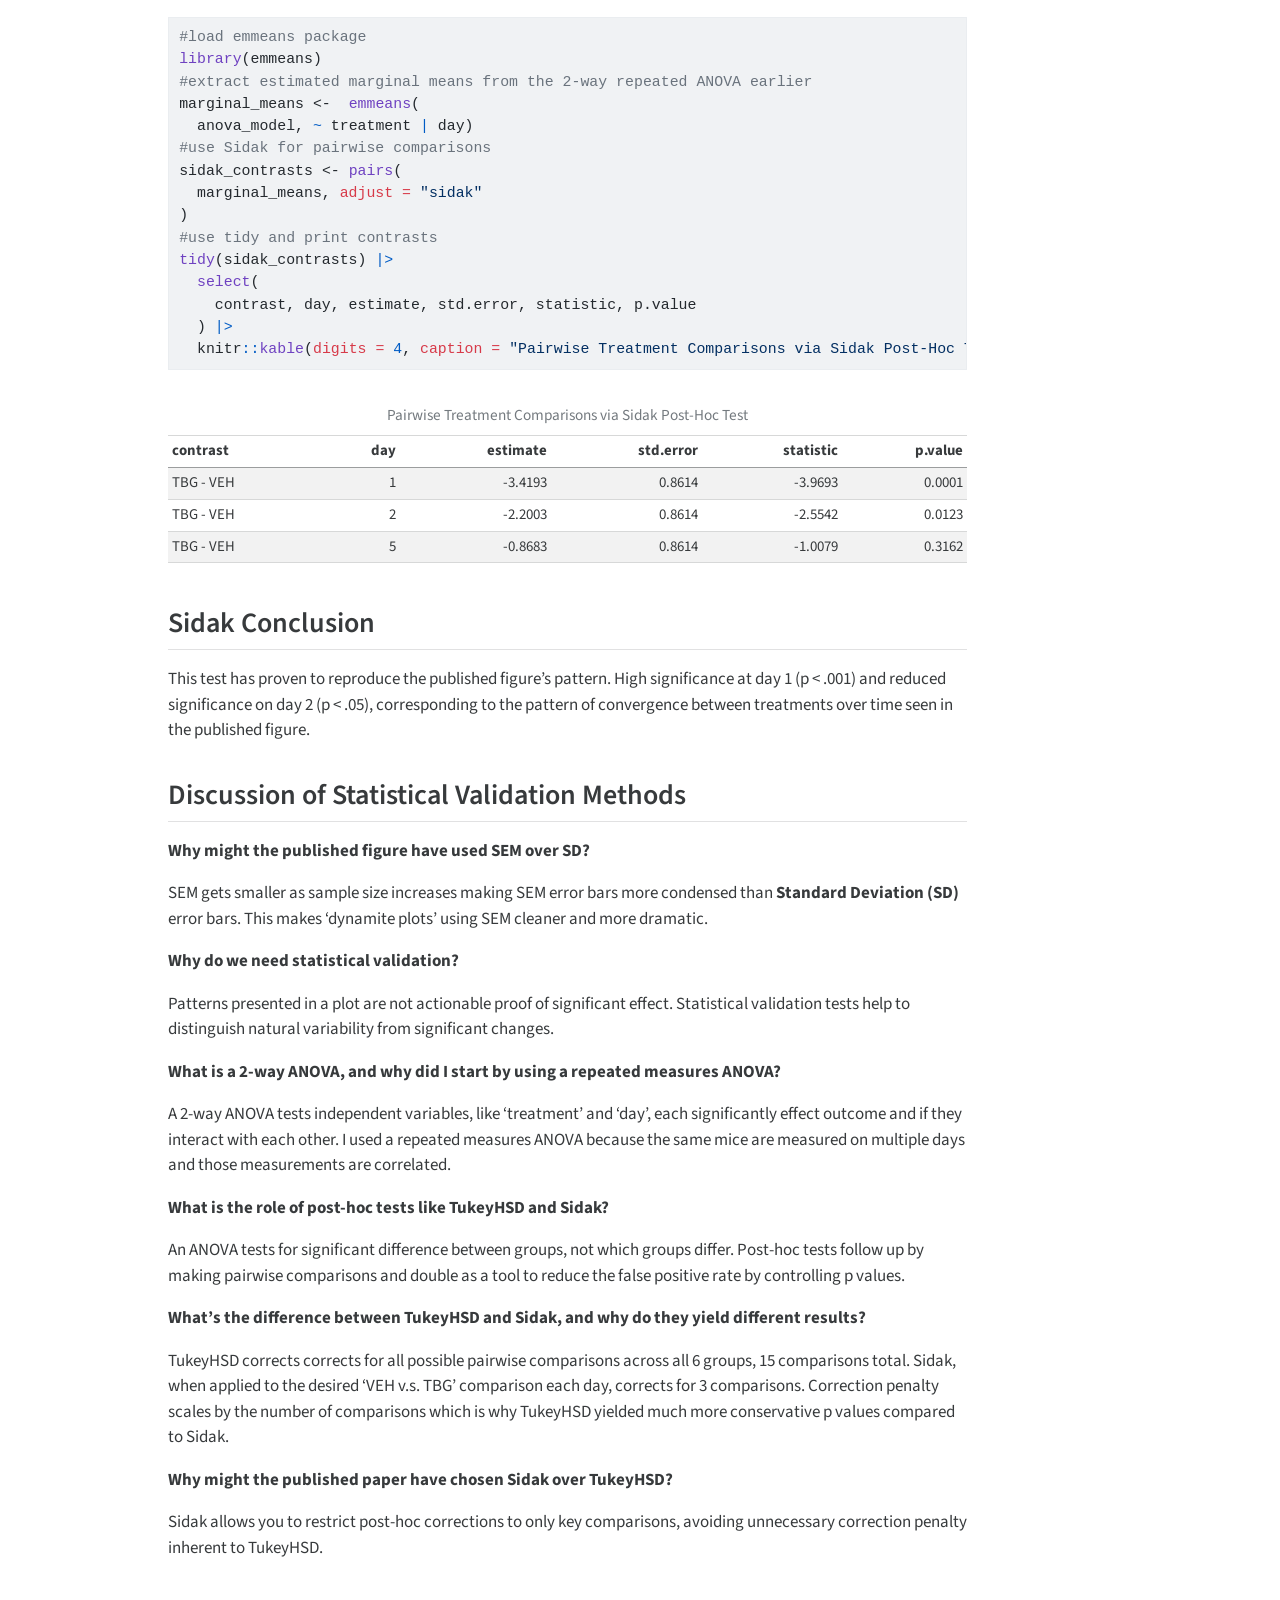
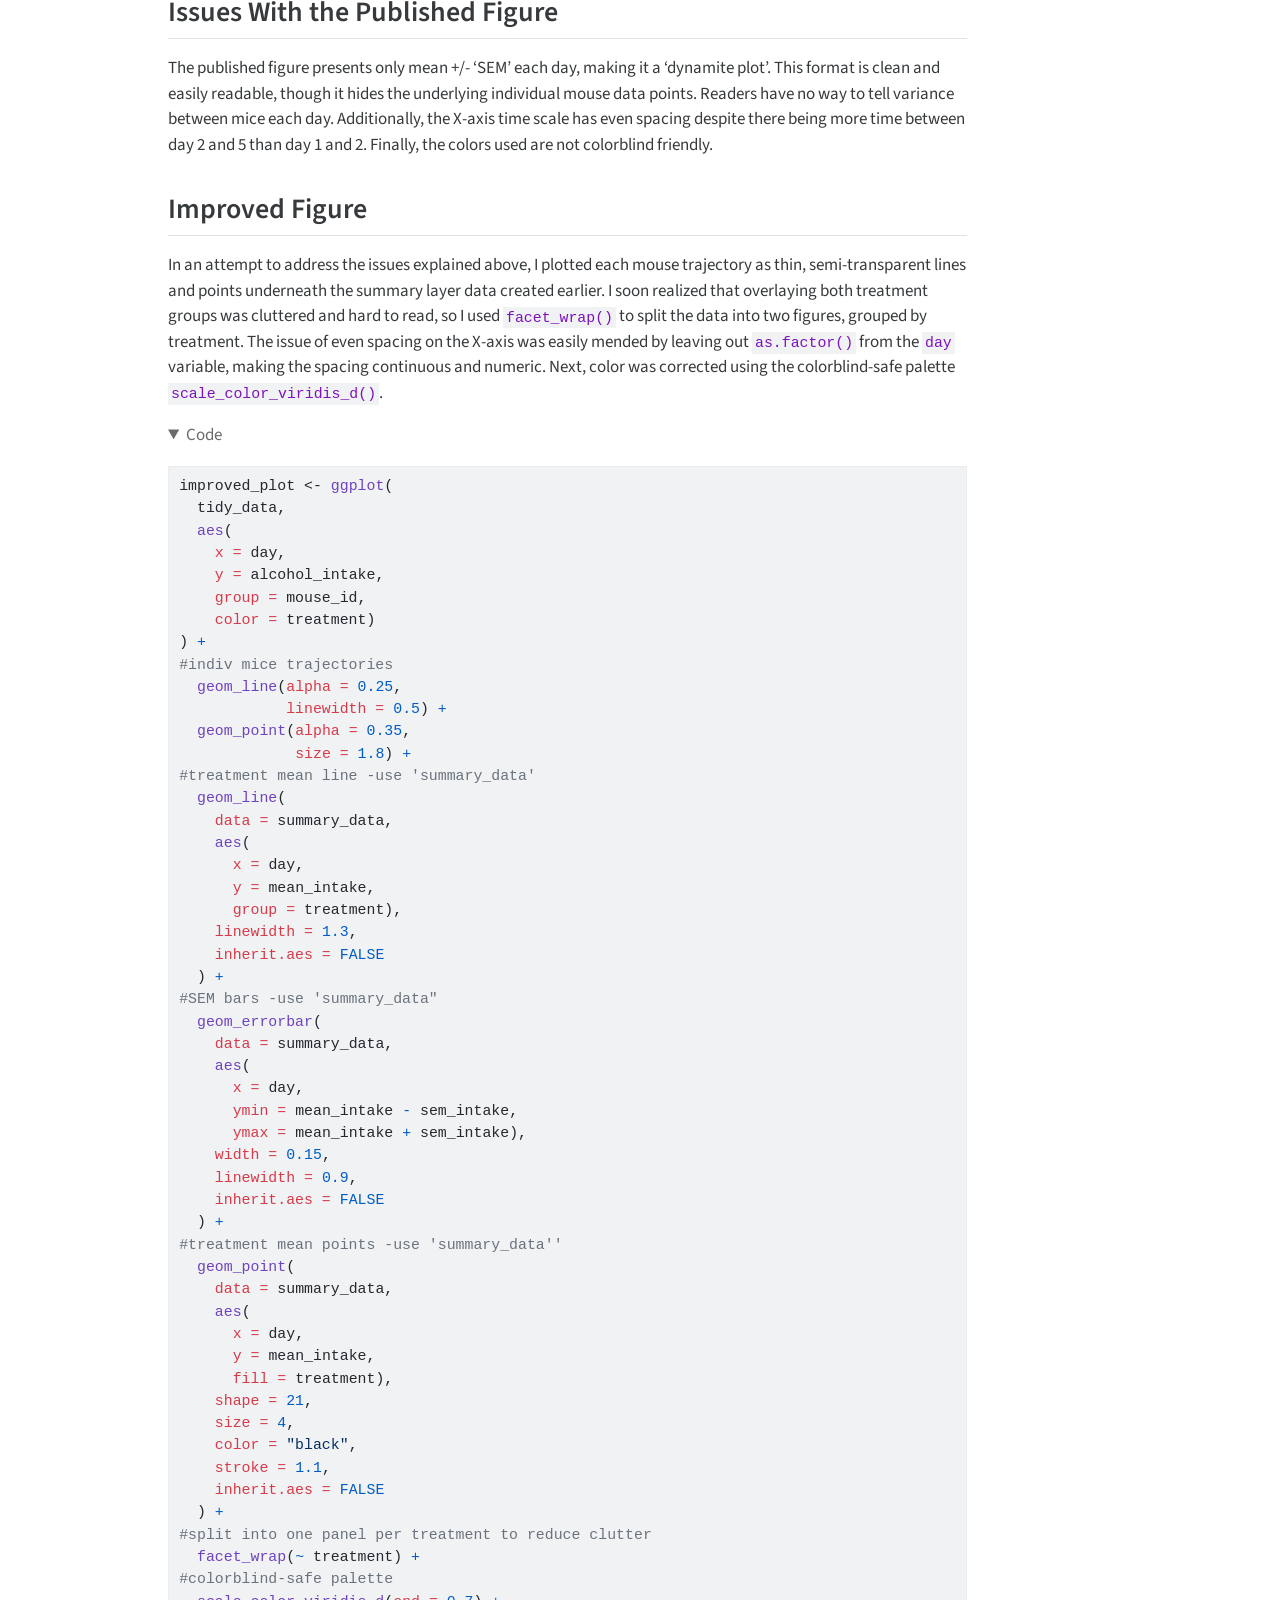
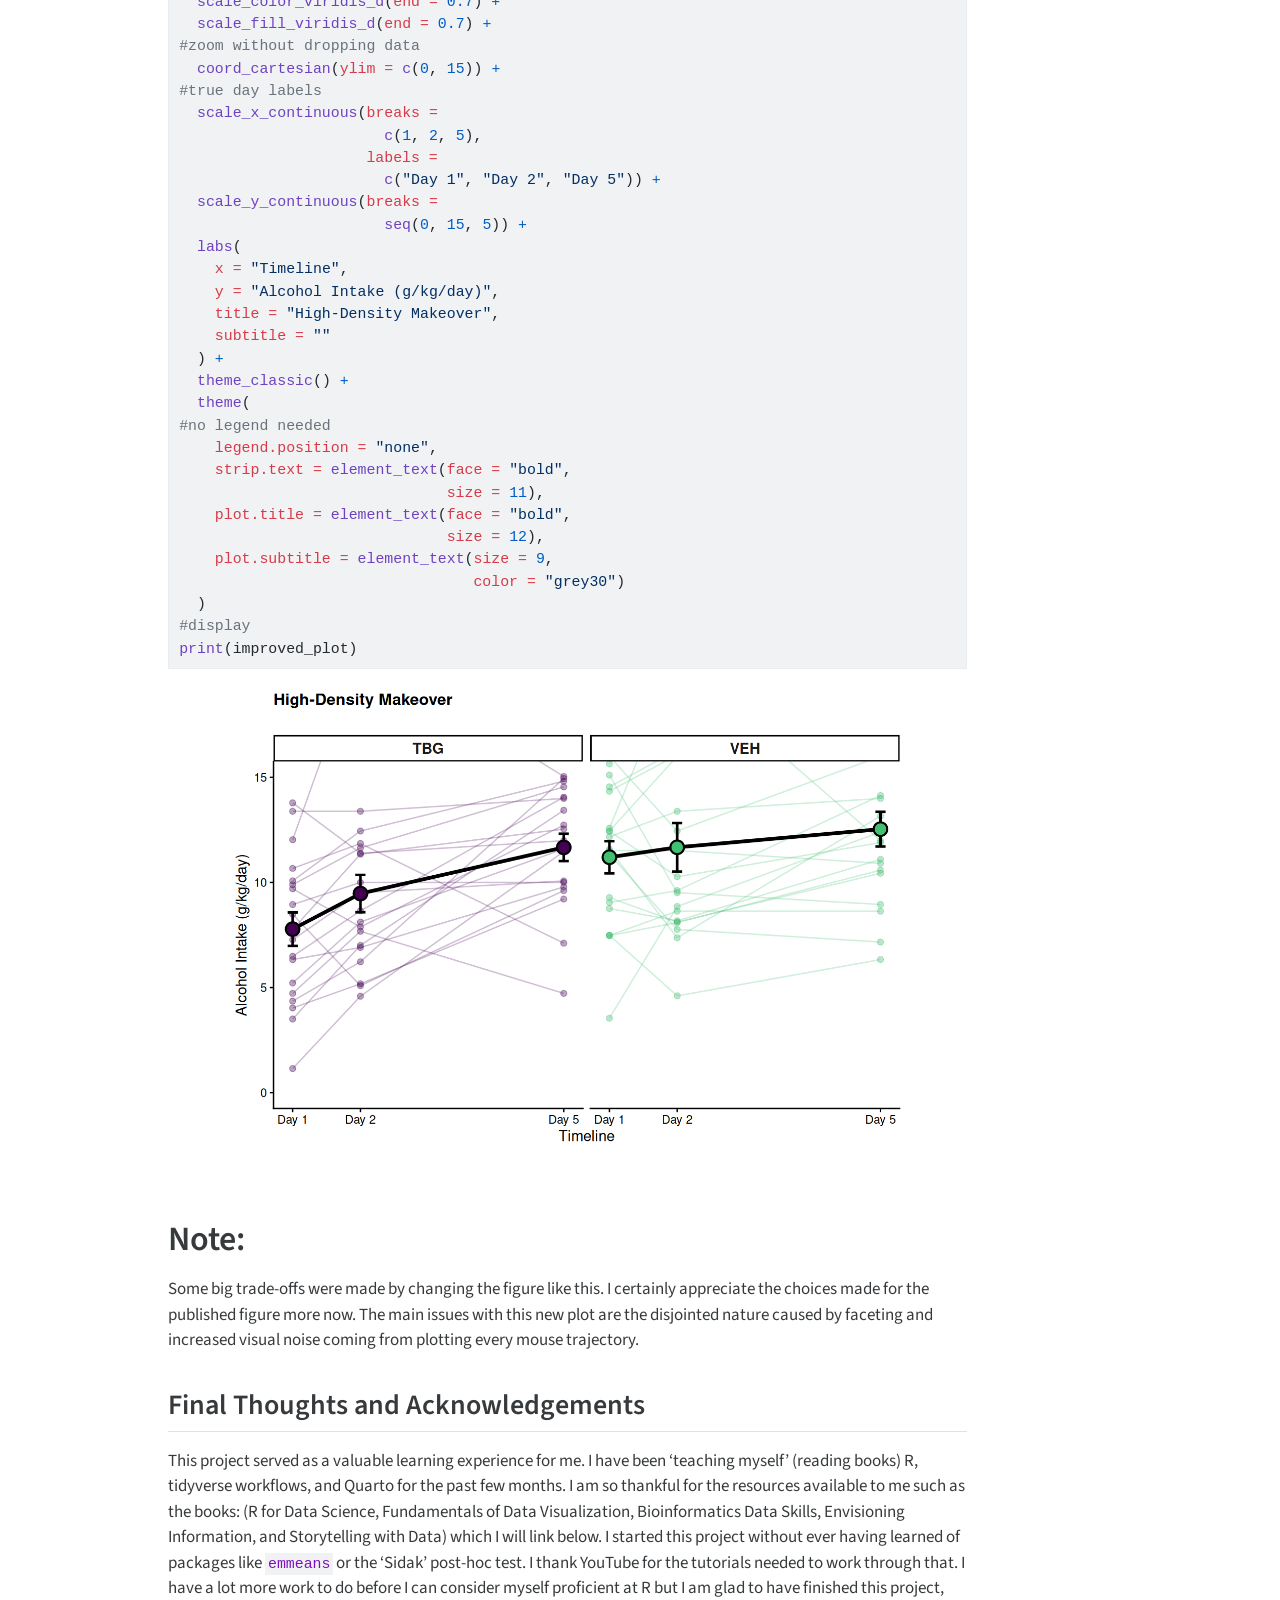
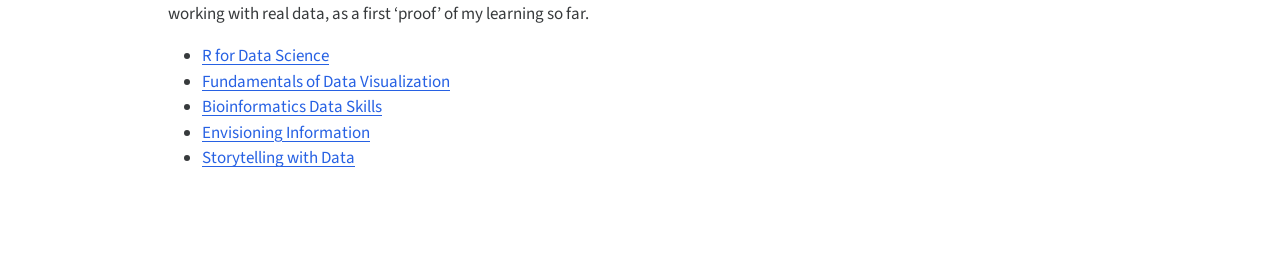
==== commit dfd0bad6: "deploy: 08cf2dc5fb3a2c5762123eb58bf97a8485ae4825" ====
--- a/index.html
+++ b/index.html
@@ -682,26 +682,17 @@
 <section id="discussion-of-statistical-validation-methods" class="level2">
 <h2 class="anchored" data-anchor-id="discussion-of-statistical-validation-methods">Discussion of Statistical Validation Methods</h2>
 <p><strong>Why might the published figure have used SEM over SD?</strong></p>
-<ul>
-<li>SEM gets smaller as sample size increases making SEM error bars more condensed than <strong>Standard Deviation (SD)</strong> error bars. This makes ‘dynamite plots’ using SEM cleaner and more dramatic.</li>
-</ul>
+<p>SEM gets smaller as sample size increases making SEM error bars more condensed than <strong>Standard Deviation (SD)</strong> error bars. This makes ‘dynamite plots’ using SEM cleaner and more dramatic.</p>
 <p><strong>Why do we need statistical validation?</strong></p>
-<ul>
-<li>Patterns presented in a plot are not actionable proof of significant effect. Statistical validation tests help to distinguish natural variability from significant changes.</li>
-</ul>
+<p>Patterns presented in a plot are not actionable proof of significant effect. Statistical validation tests help to distinguish natural variability from significant changes.</p>
 <p><strong>What is a 2-way ANOVA, and why did I start by using a repeated measures ANOVA?</strong></p>
-<ul>
-<li>A 2-way ANOVA tests independent variables, like ‘treatment’ and ‘day’, each significantly effect outcome and if they interact with each other. I used a repeated measures ANOVA because the same mice are measured on multiple days and those measurements are correlated.</li>
-</ul>
+<p>A 2-way ANOVA tests independent variables, like ‘treatment’ and ‘day’, each significantly effect outcome and if they interact with each other. I used a repeated measures ANOVA because the same mice are measured on multiple days and those measurements are correlated.</p>
 <p><strong>What is the role of post-hoc tests like TukeyHSD and Sidak?</strong></p>
-<ul>
-<li><p>An ANOVA tests for significant difference between groups, not which groups differ. Post-hoc tests follow up by making pairwise comparisons and double as a tool to reduce the false positive rate by controlling p values. <strong>What’s the difference between TukeyHSD and Sidak, and why do they yield different results?</strong></p></li>
-<li><p>TukeyHSD corrects corrects for all possible pairwise comparisons across all 6 groups, 15 comparisons total. Sidak, when applied to the desired ‘VEH v.s. TBG’ comparison each day, corrects for 3 comparisons. Correction penalty scales by the number of comparisons which is why TukeyHSD yielded much more conservative p values compared to Sidak.</p></li>
-</ul>
+<p>An ANOVA tests for significant difference between groups, not which groups differ. Post-hoc tests follow up by making pairwise comparisons and double as a tool to reduce the false positive rate by controlling p values.</p>
+<p><strong>What’s the difference between TukeyHSD and Sidak, and why do they yield different results?</strong></p>
+<p>TukeyHSD corrects corrects for all possible pairwise comparisons across all 6 groups, 15 comparisons total. Sidak, when applied to the desired ‘VEH v.s. TBG’ comparison each day, corrects for 3 comparisons. Correction penalty scales by the number of comparisons which is why TukeyHSD yielded much more conservative p values compared to Sidak.</p>
 <p><strong>Why might the published paper have chosen Sidak over TukeyHSD?</strong></p>
-<ul>
-<li>Sidak allows you to restrict post-hoc corrections to only key comparisons, avoiding unnecessary correction penalty inherent to TukeyHSD.</li>
-</ul>
+<p>Sidak allows you to restrict post-hoc corrections to only key comparisons, avoiding unnecessary correction penalty inherent to TukeyHSD.</p>
 </section>
 <section id="issues-with-the-published-figure" class="level2">
 <h2 class="anchored" data-anchor-id="issues-with-the-published-figure">Issues With the Published Figure</h2>
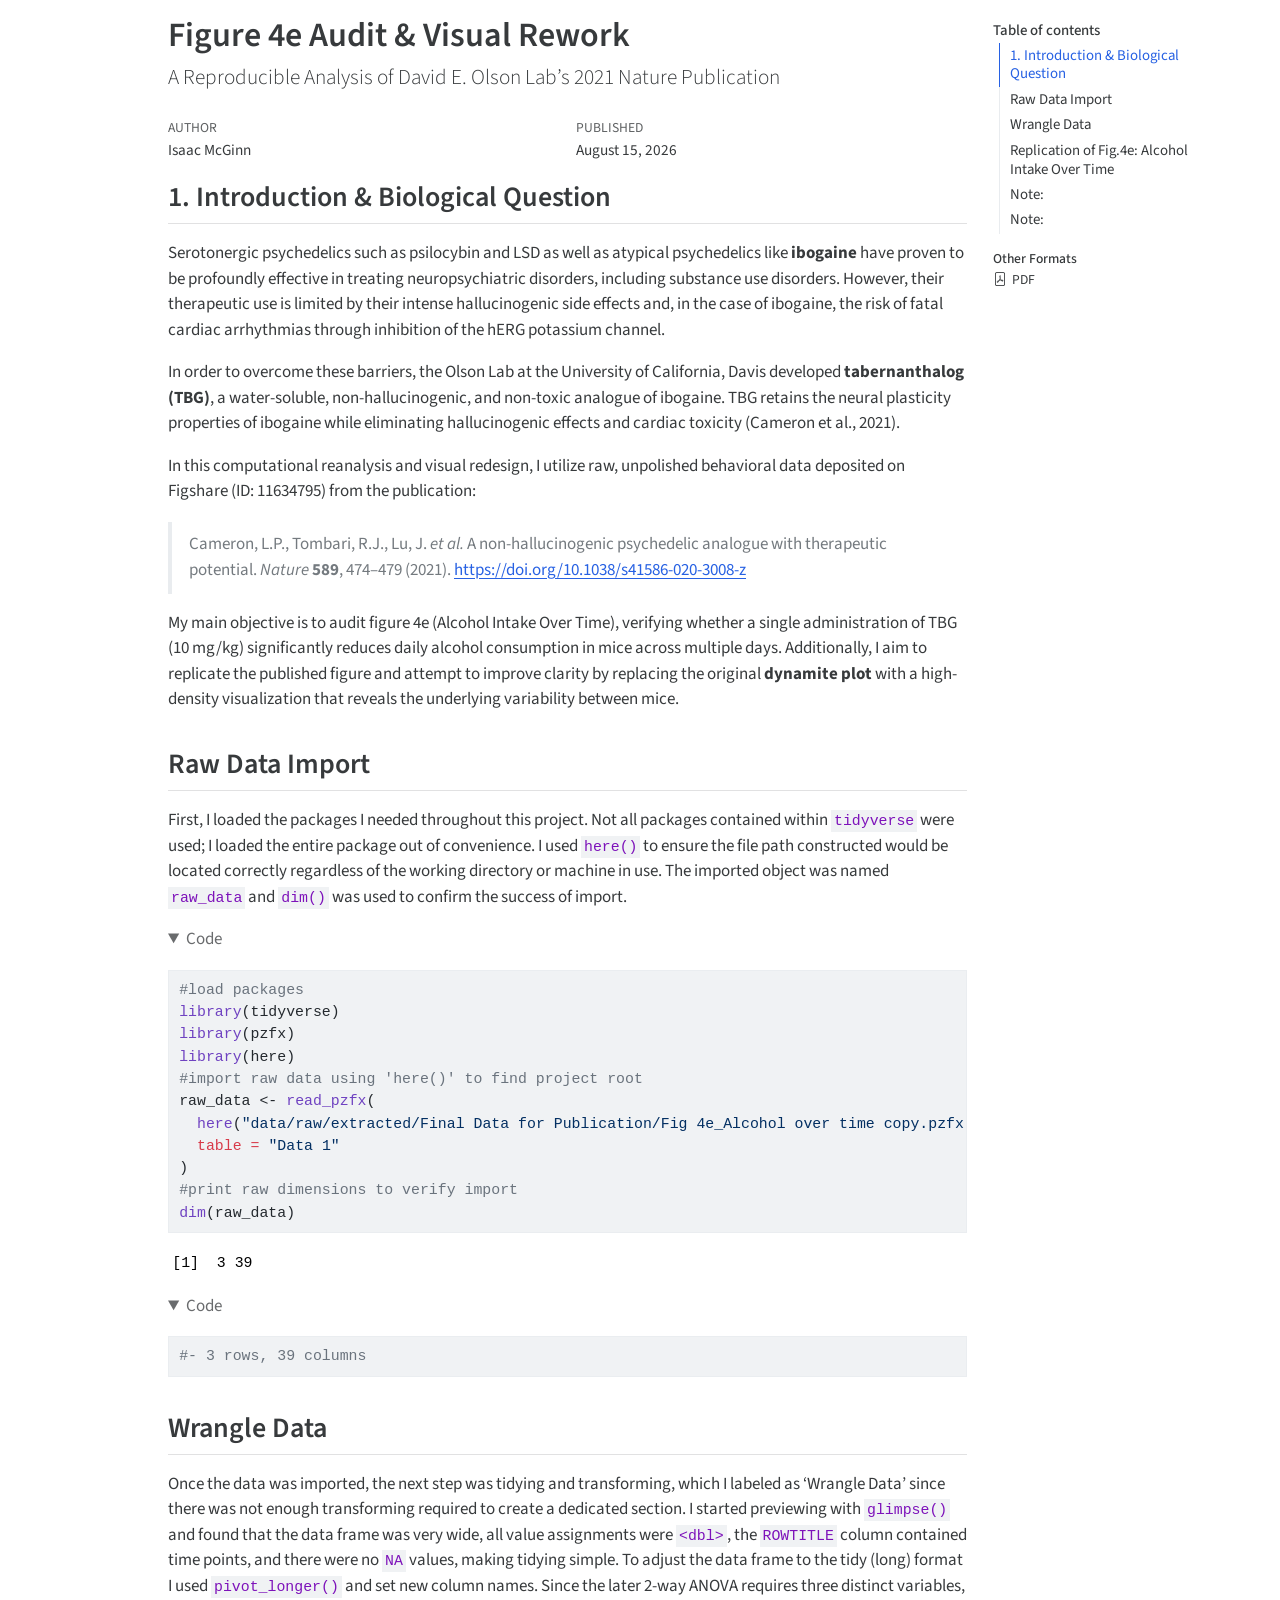
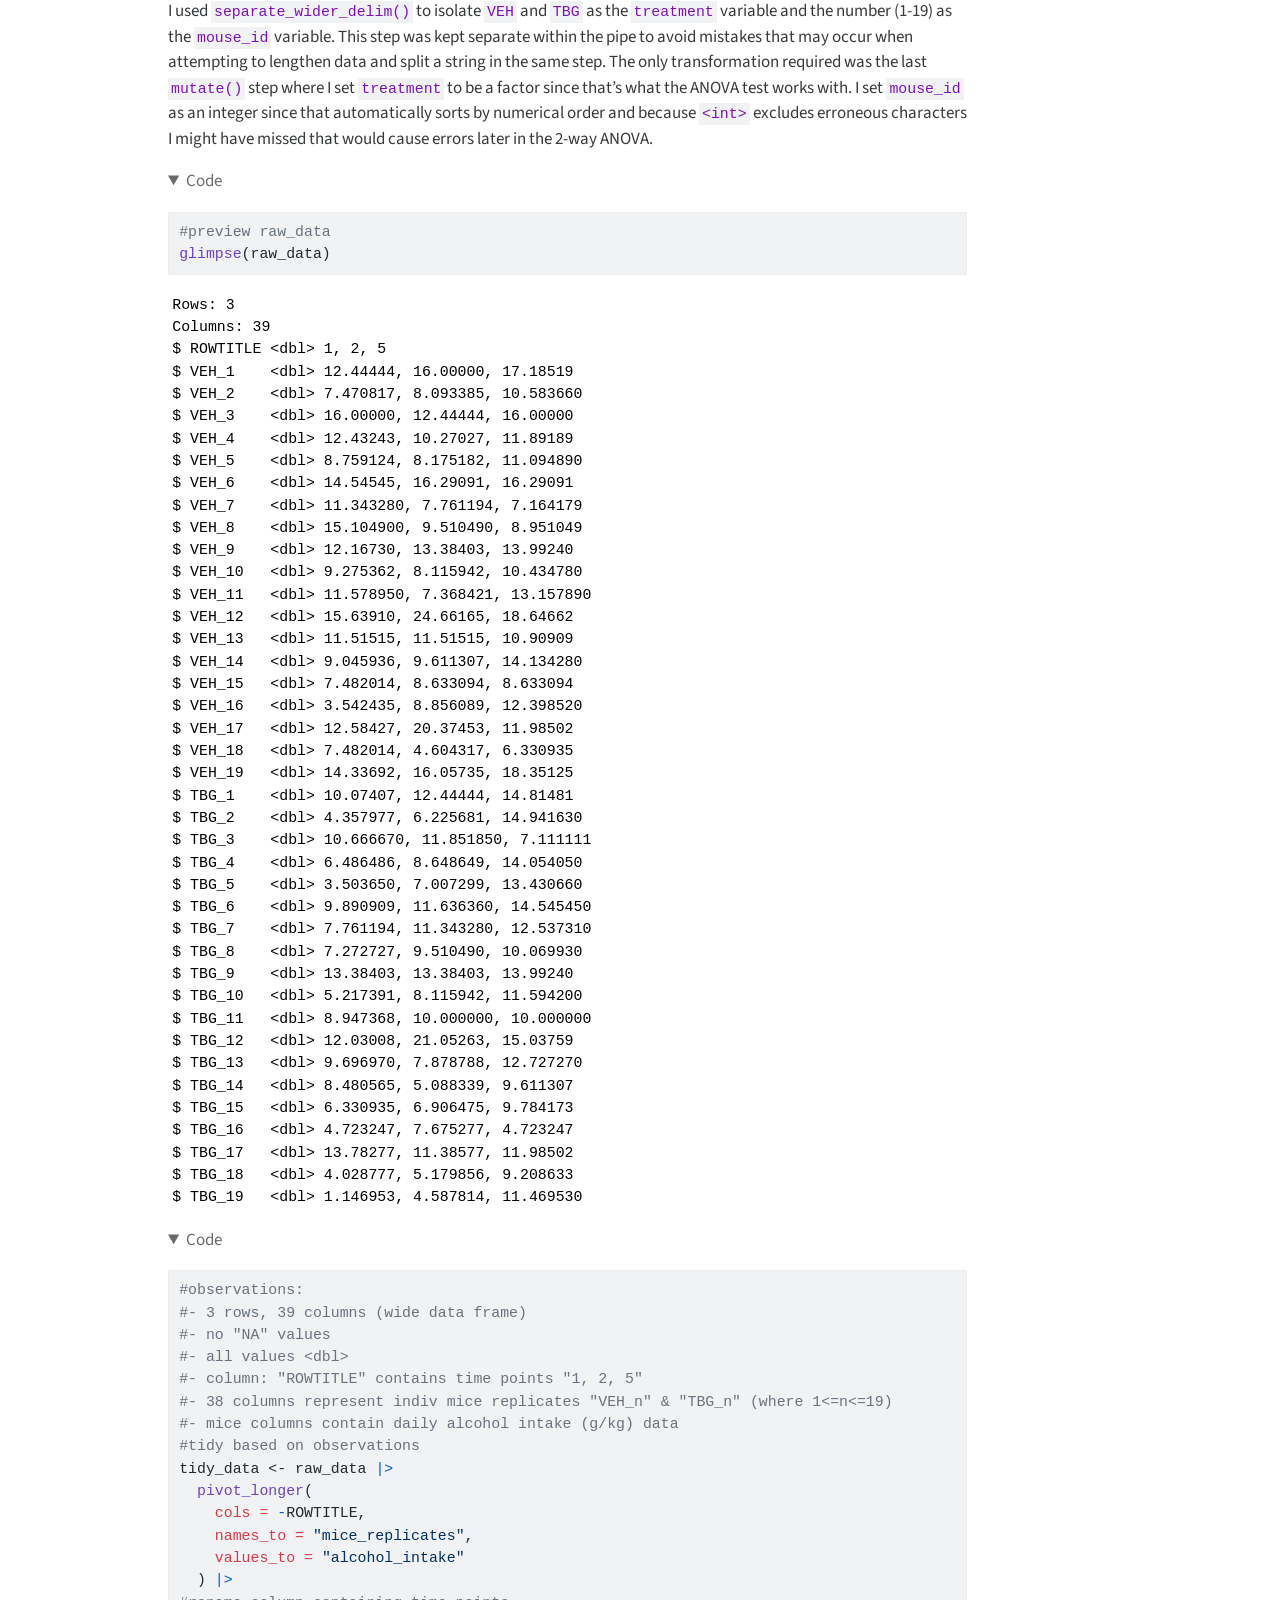
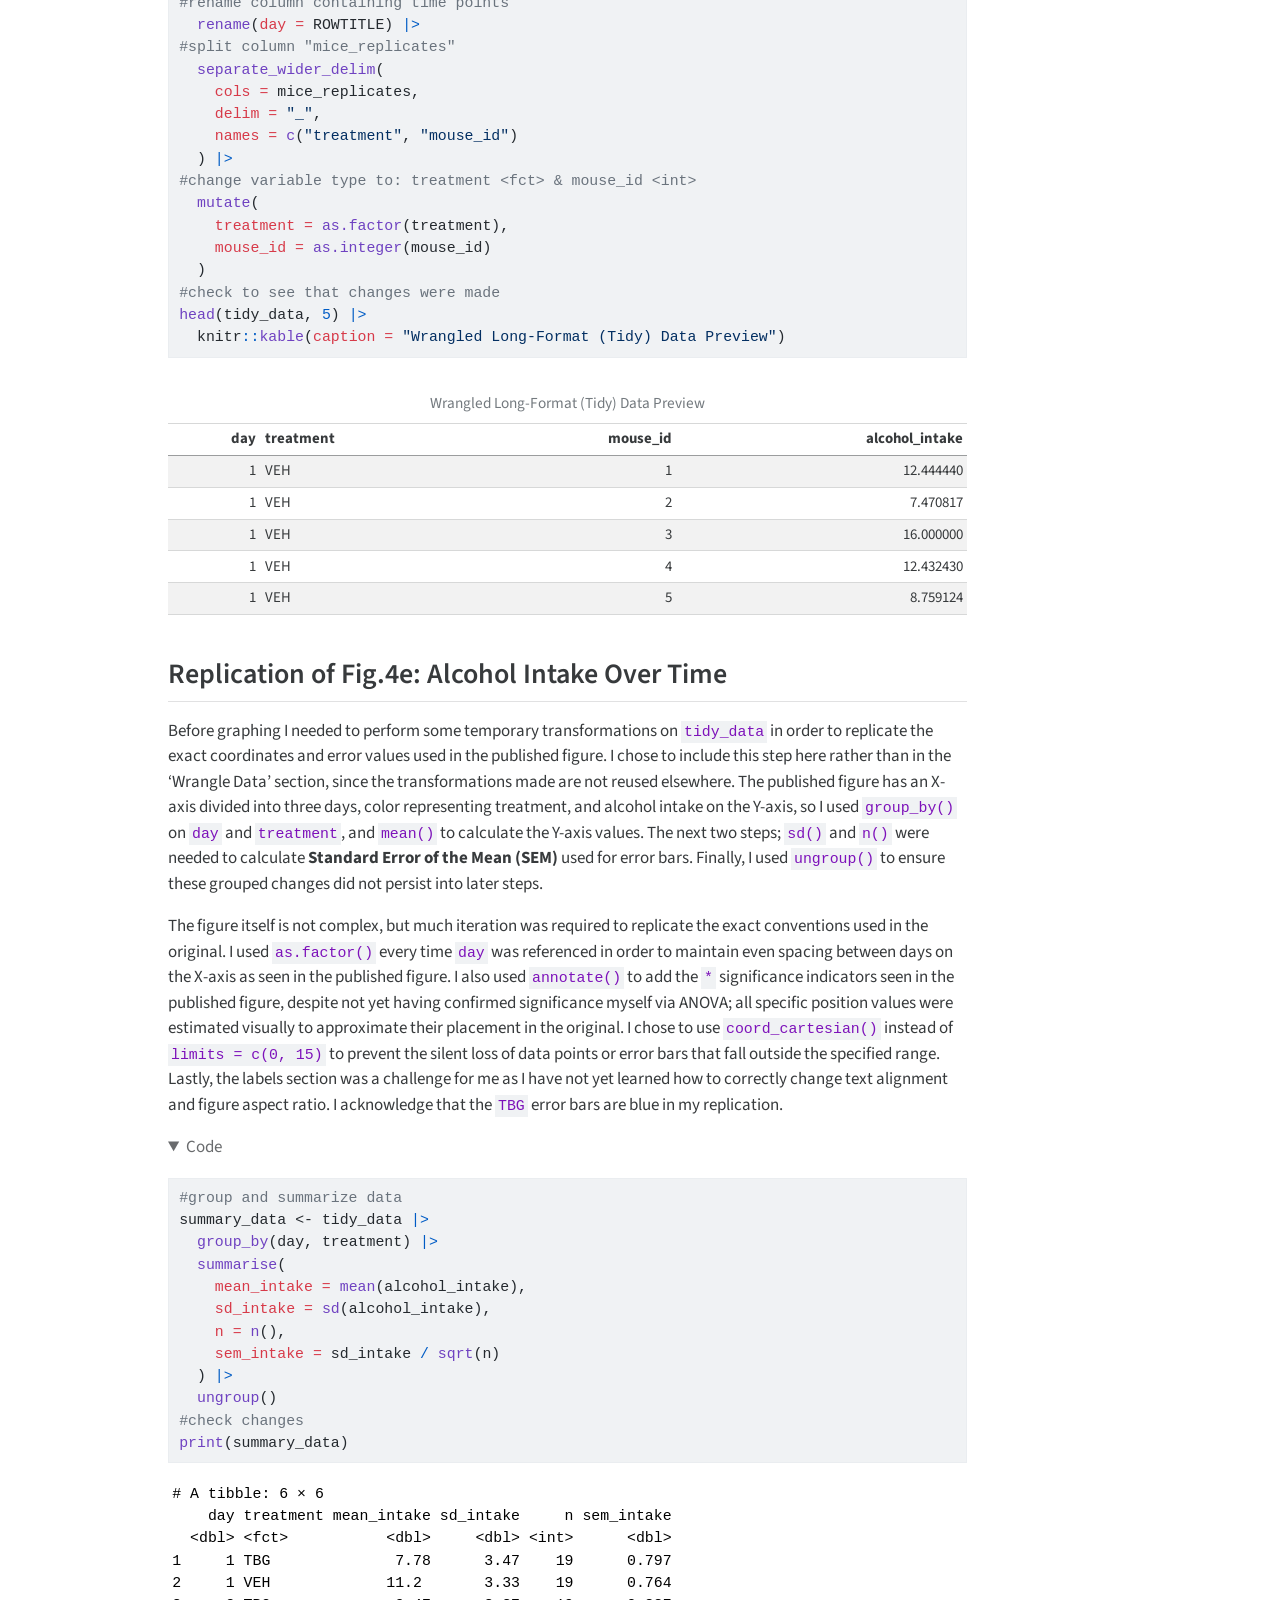
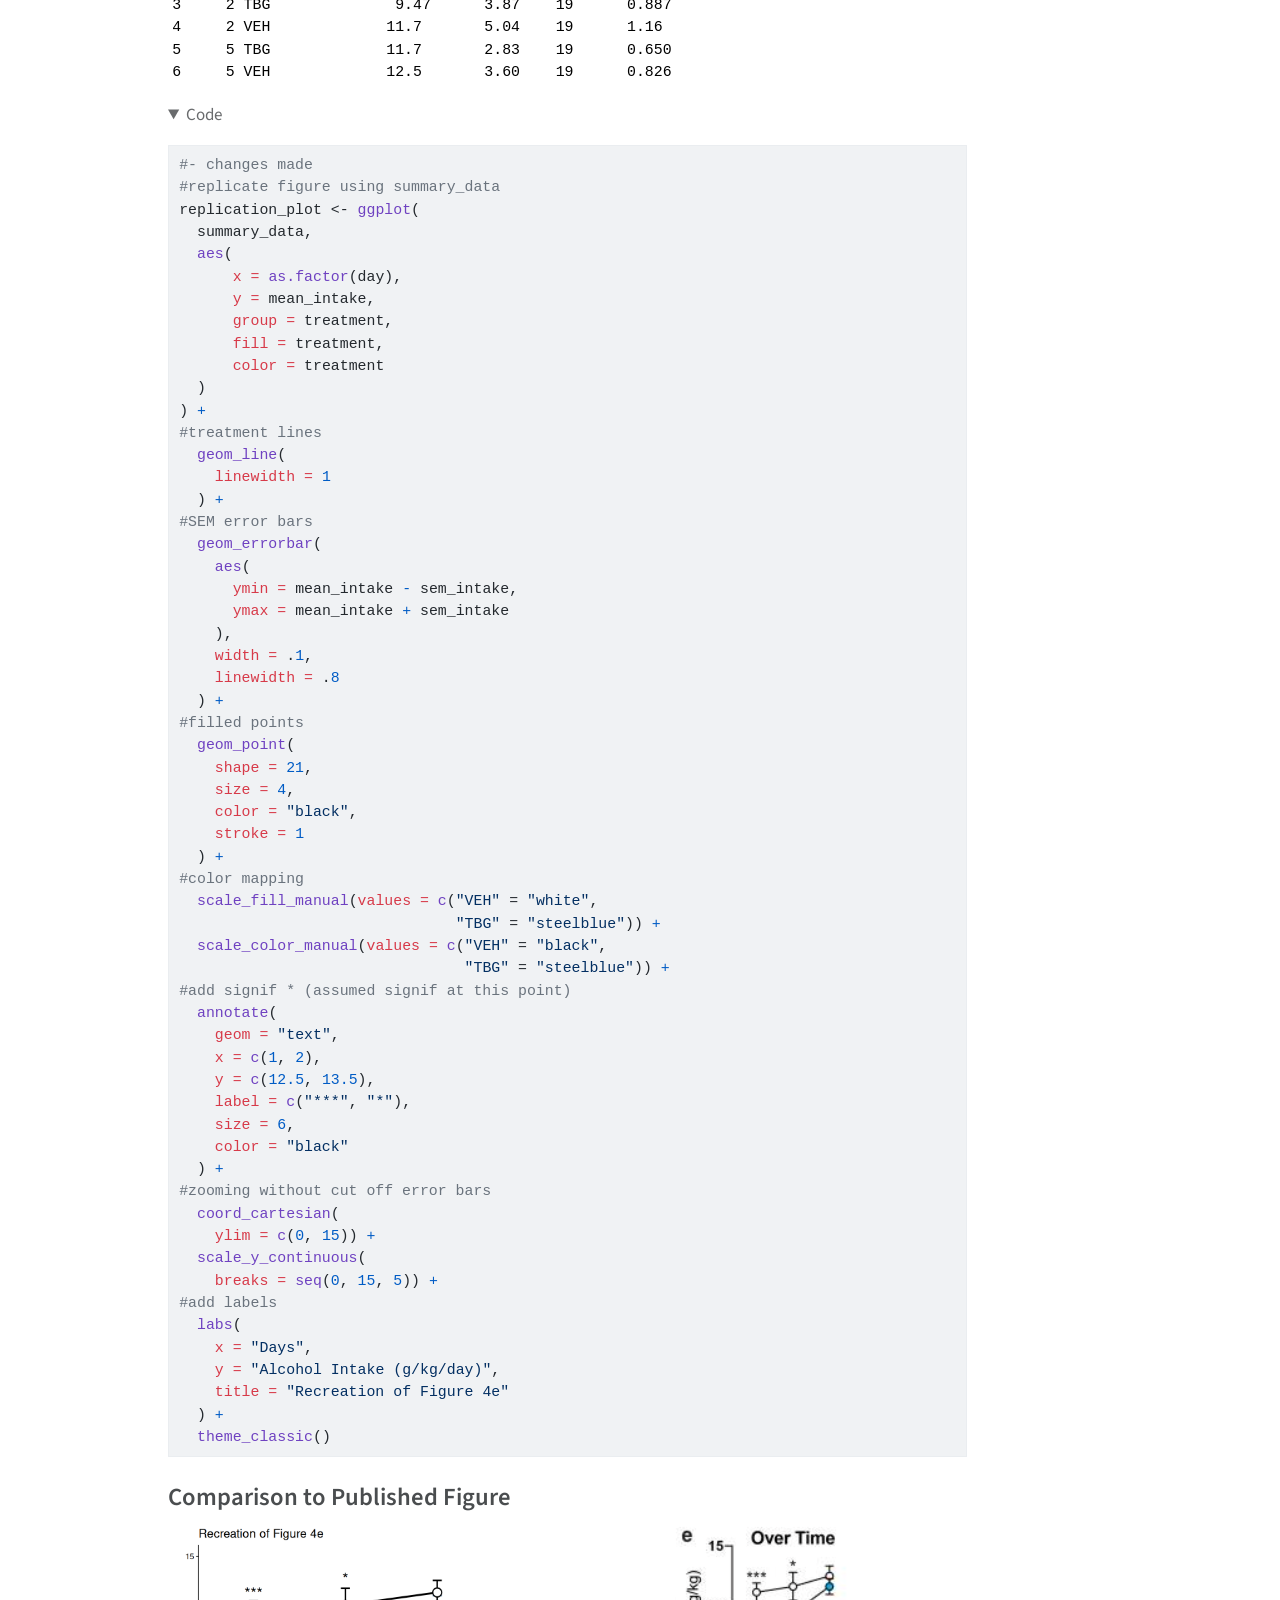
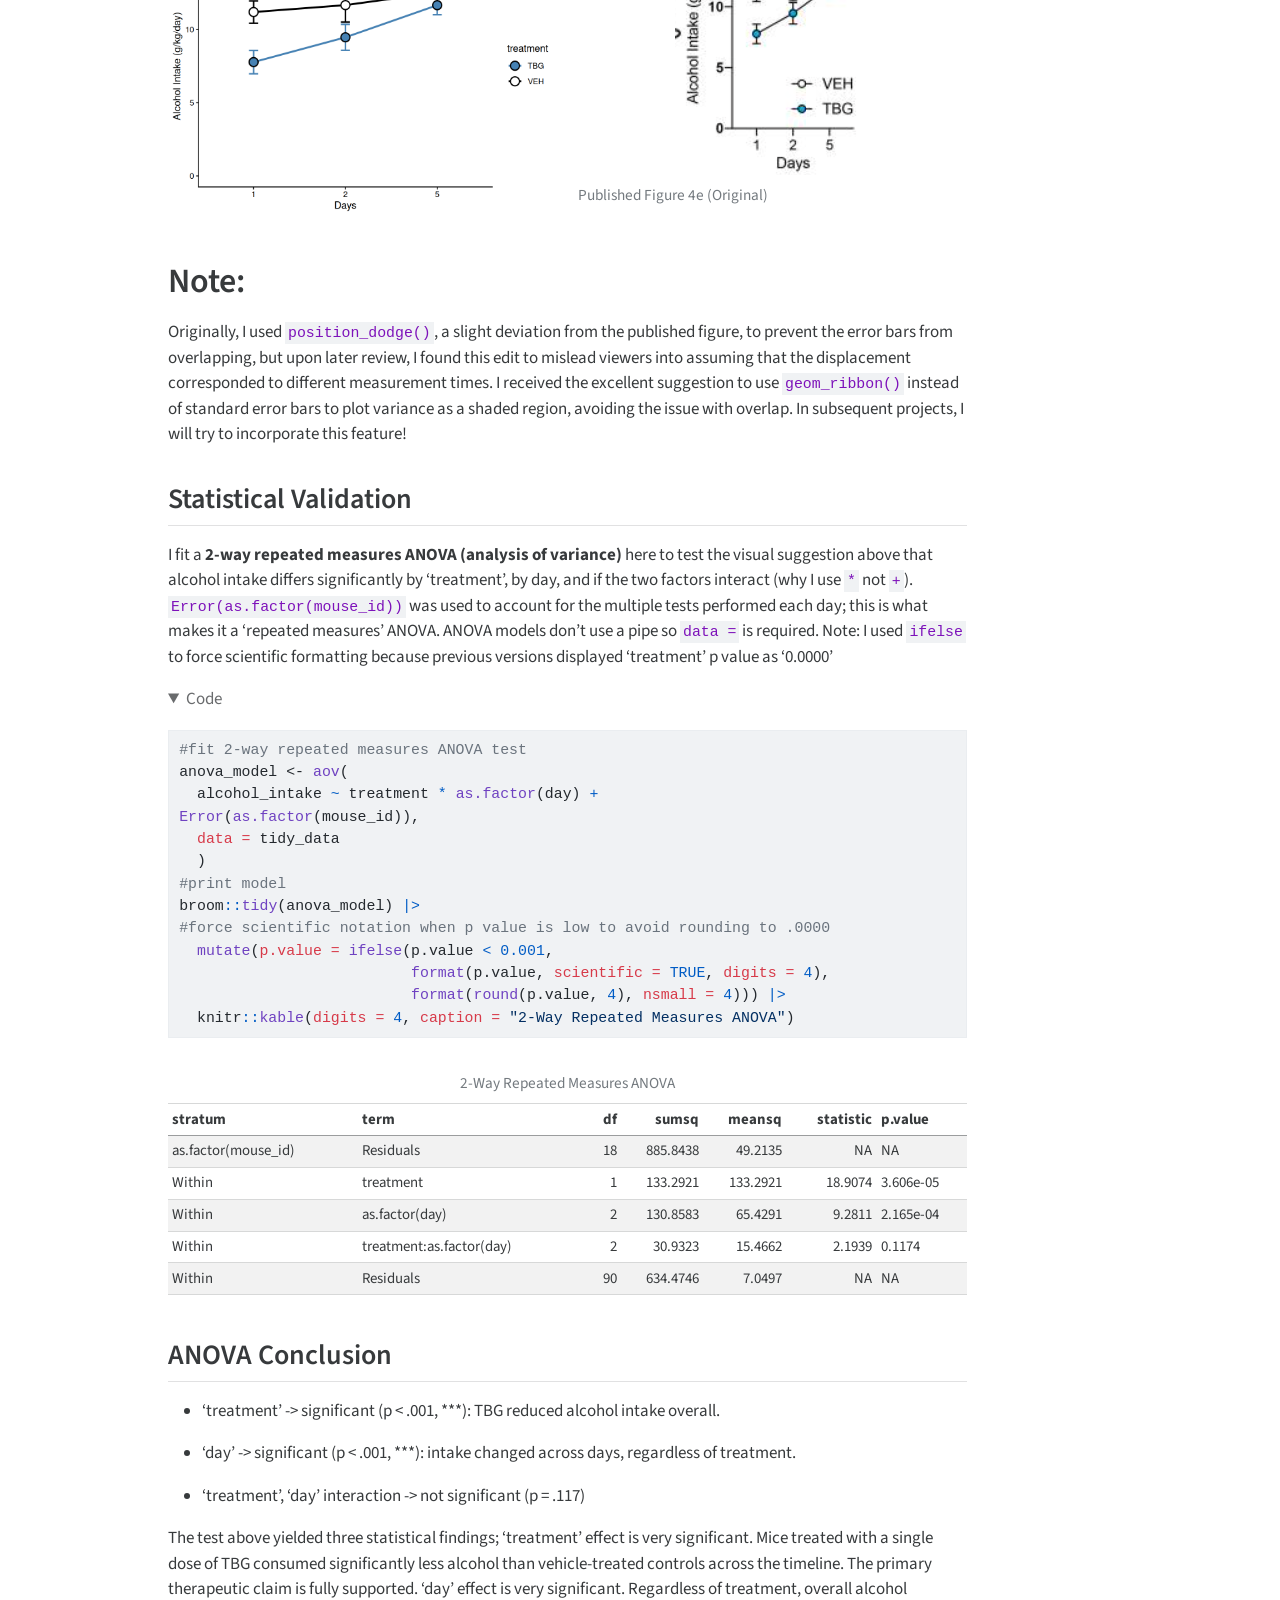
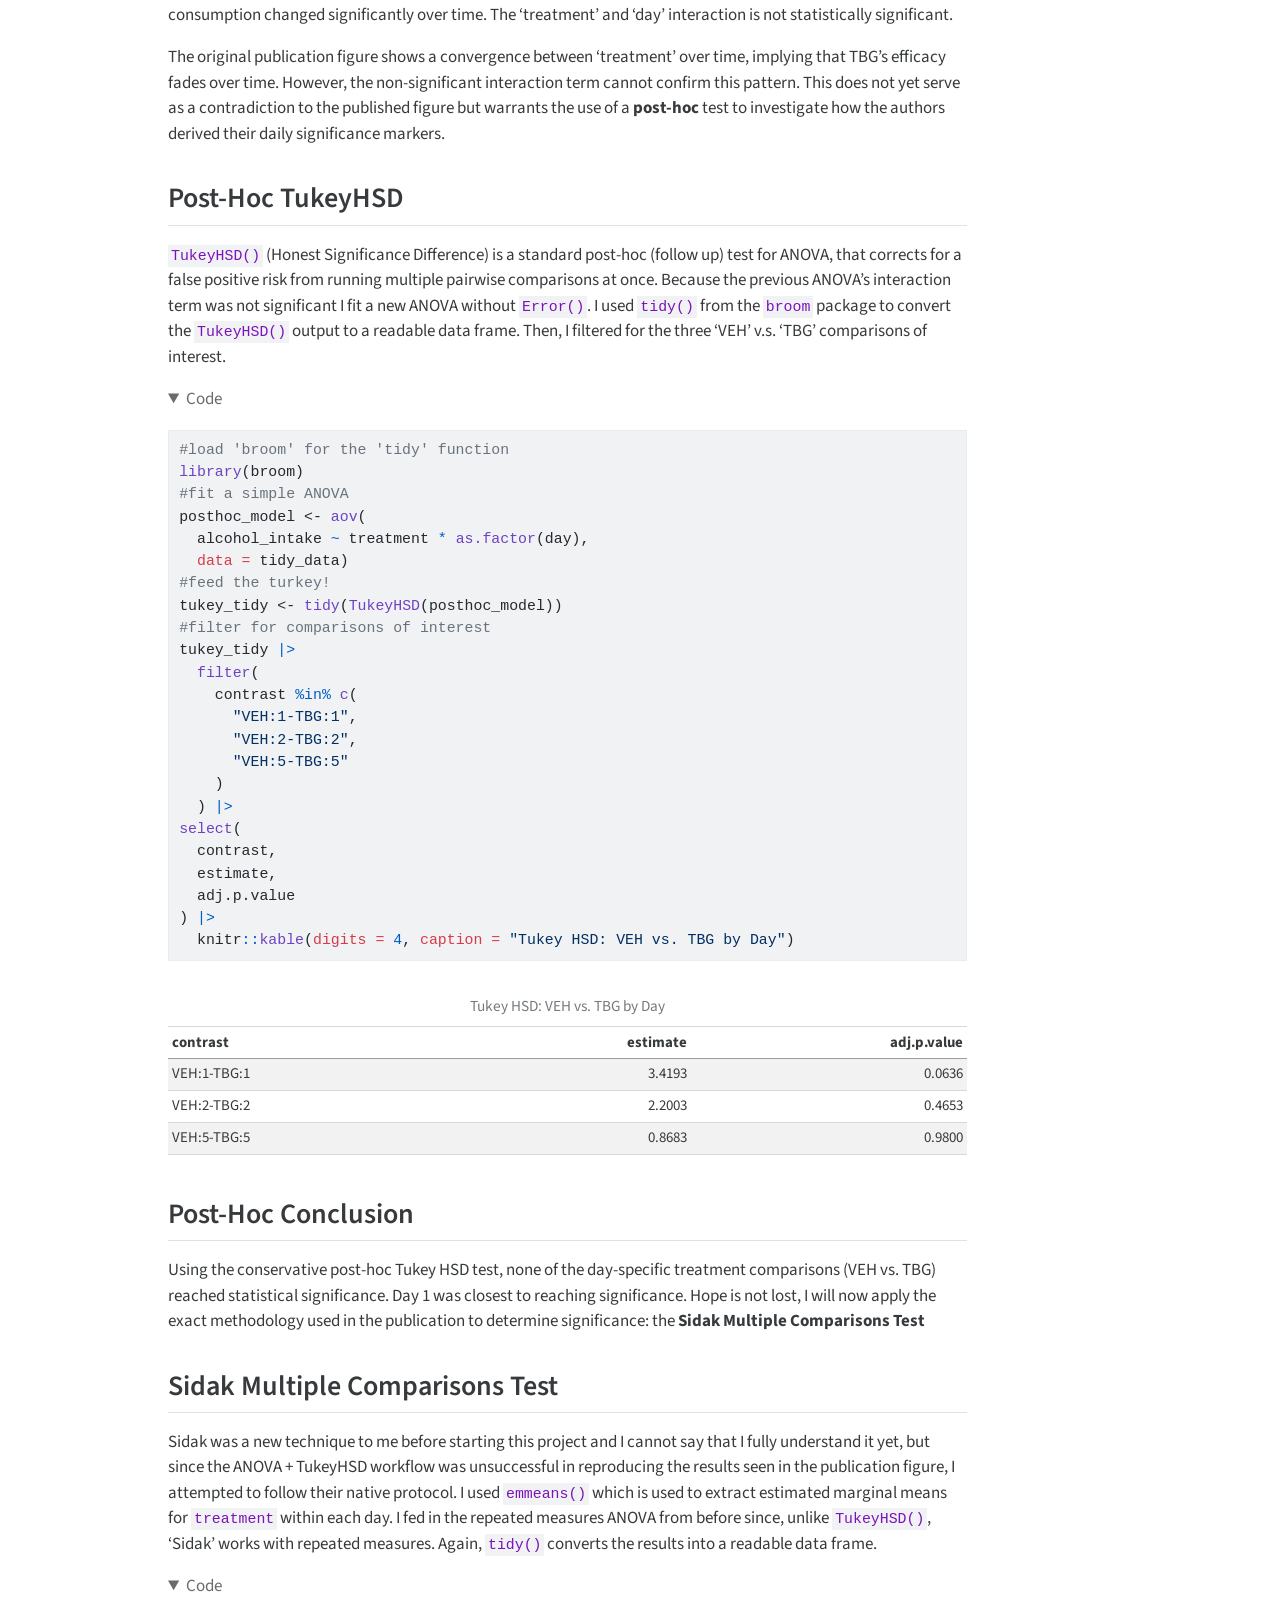
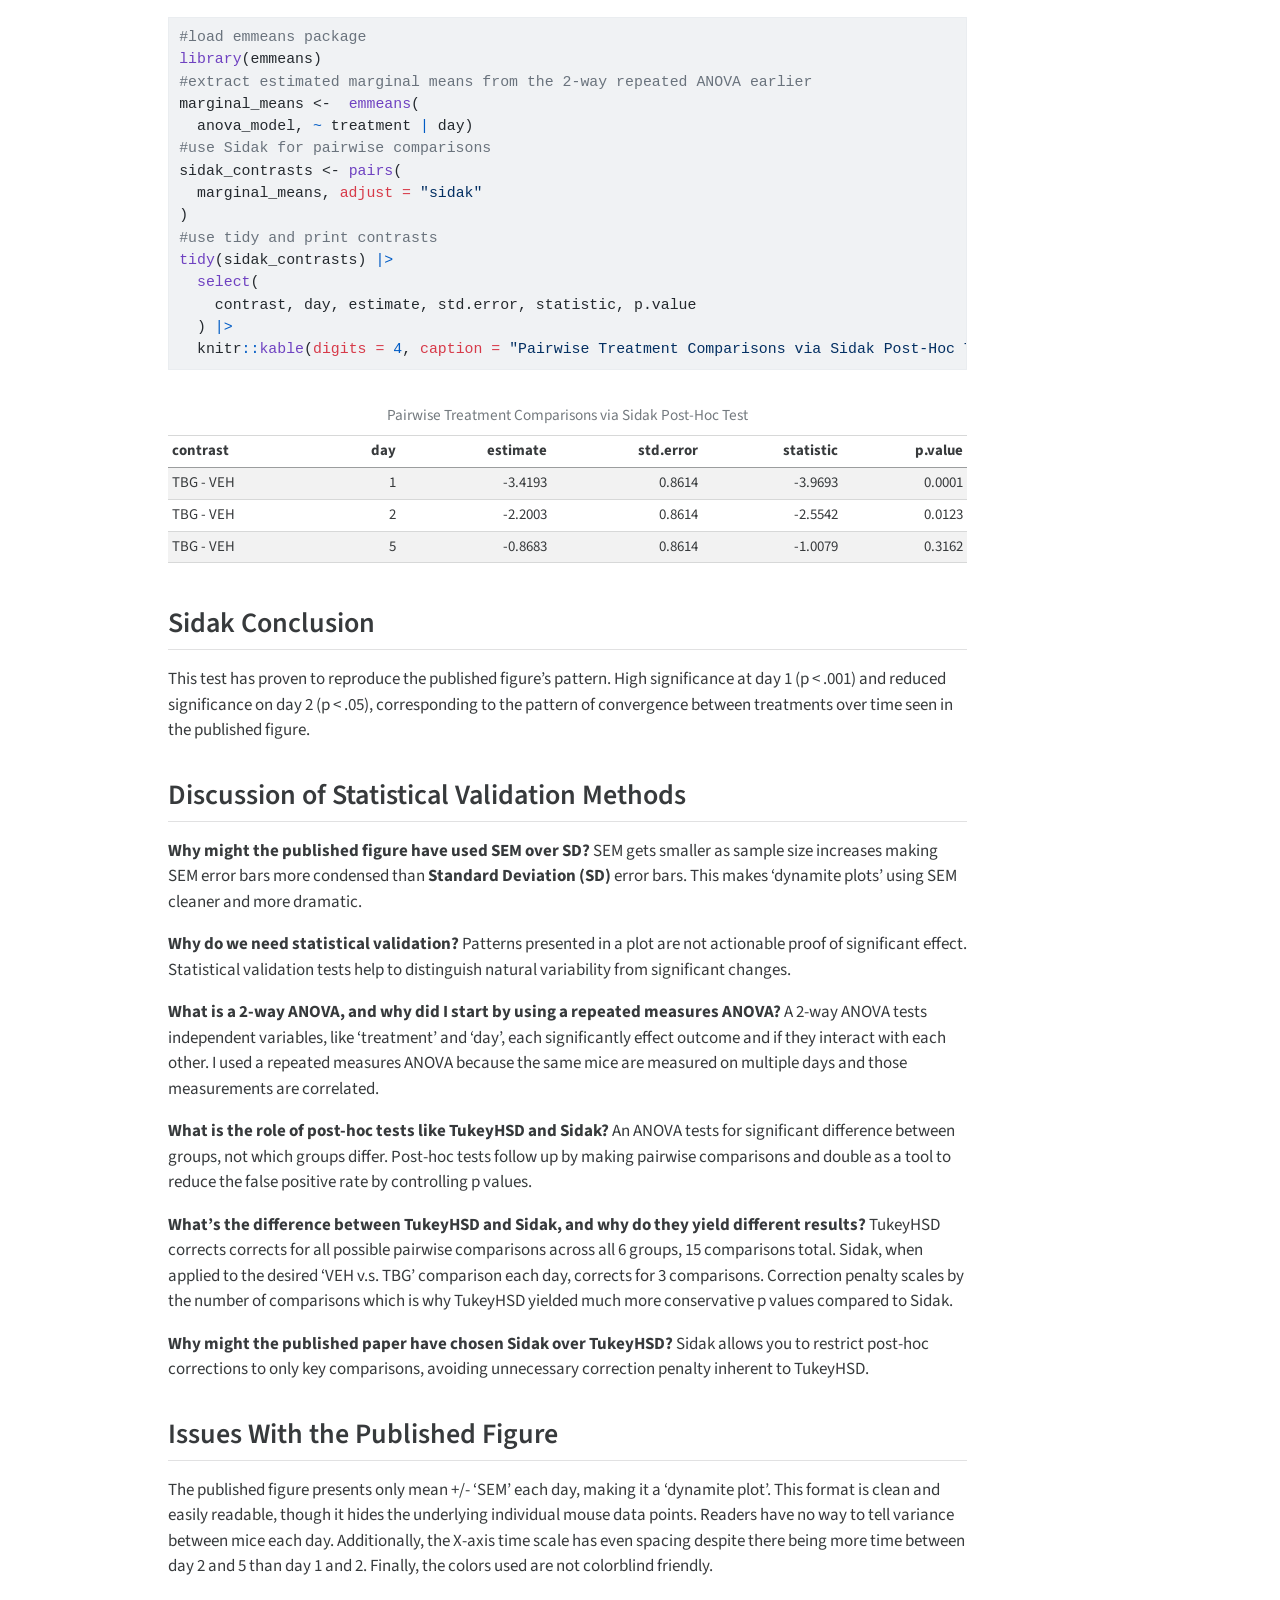
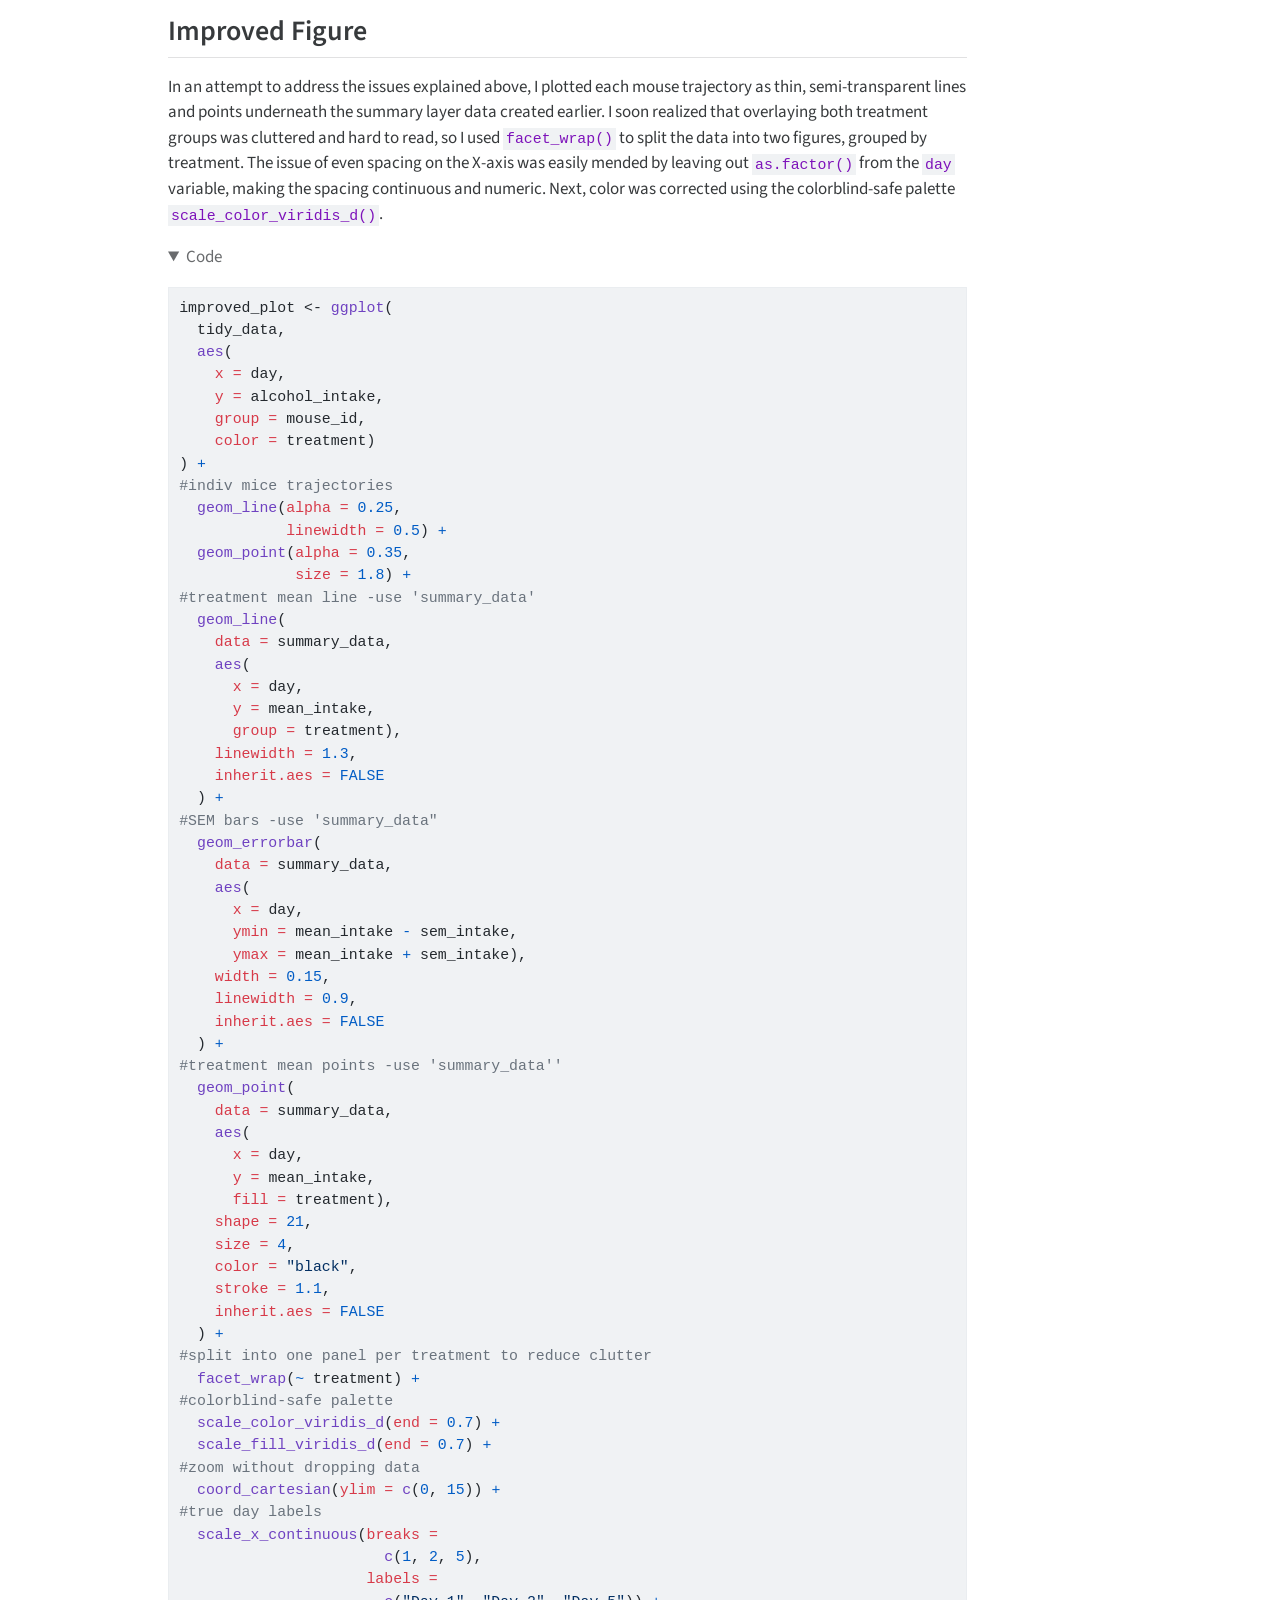
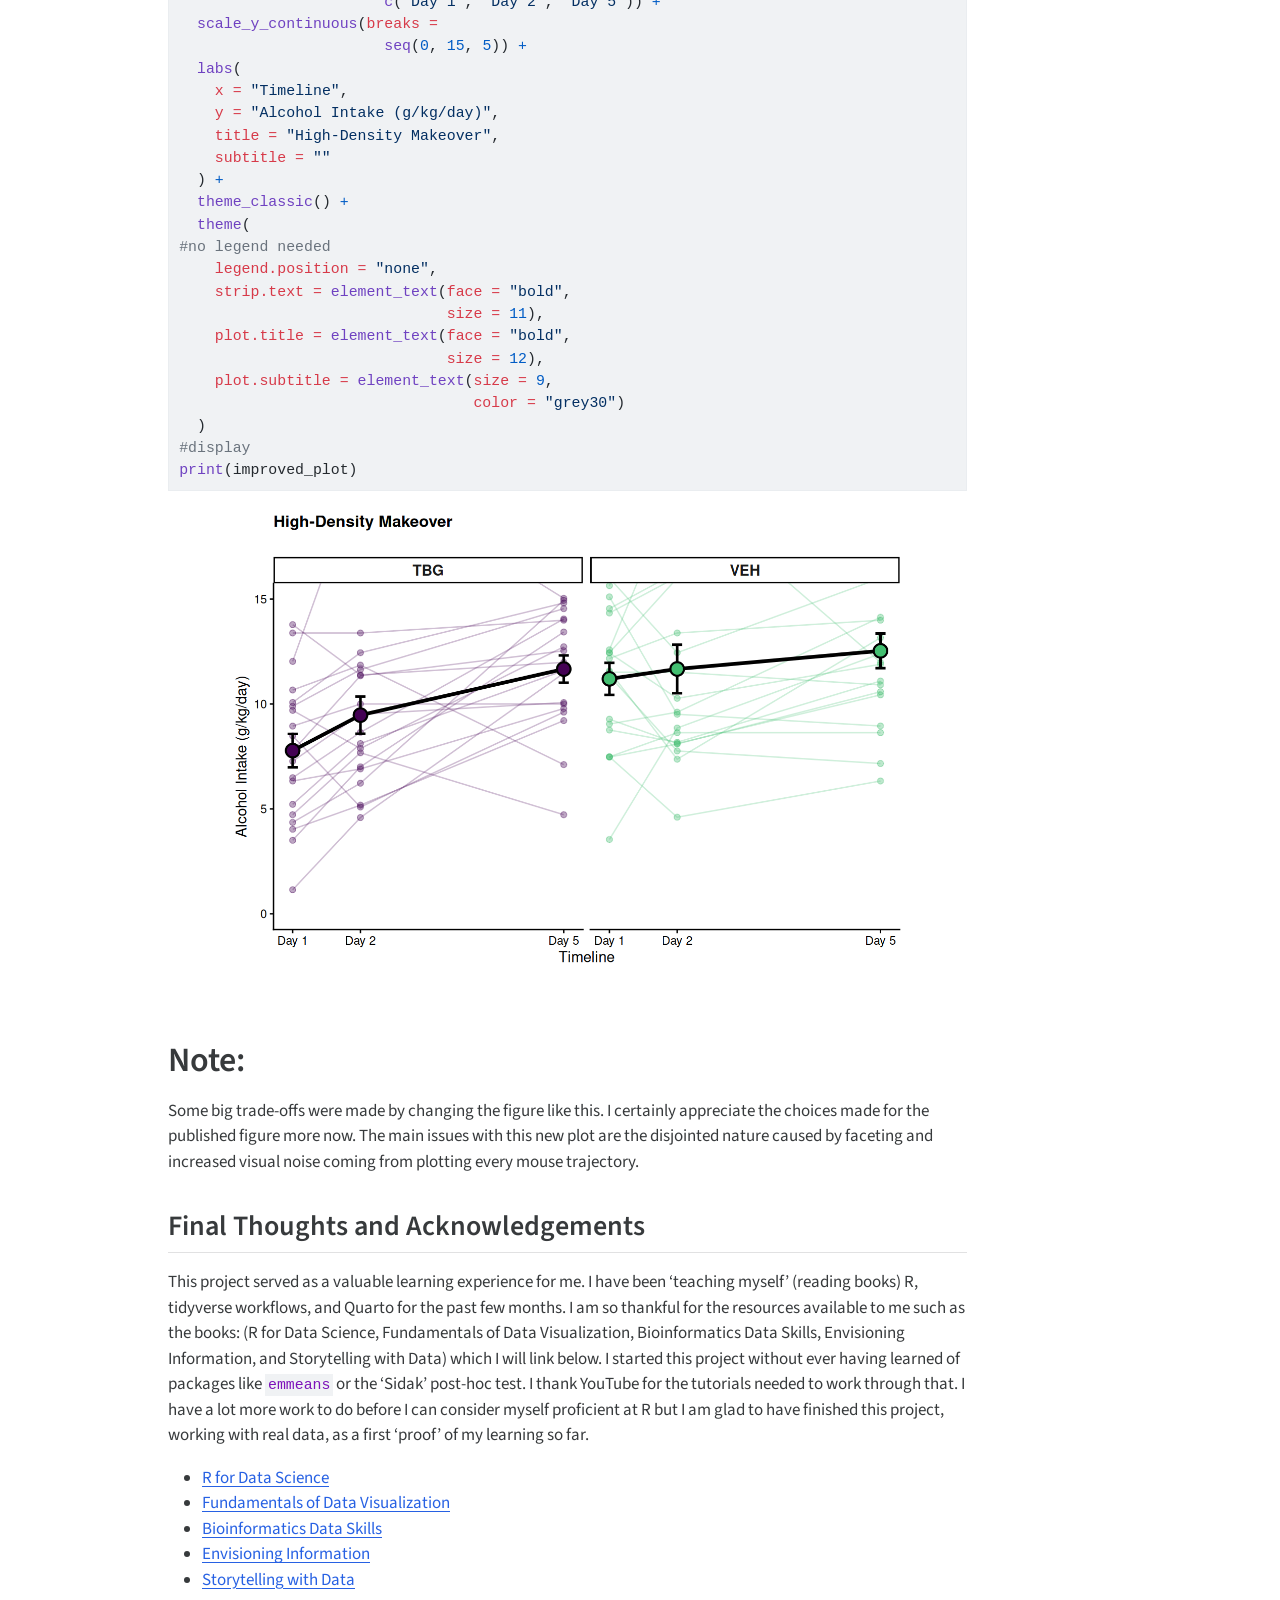
==== commit a1526f1f: "deploy: 4af06928e5f94e11a0e8c842420bf7c23484df9b" ====
--- a/index.html
+++ b/index.html
@@ -681,18 +681,12 @@
 </section>
 <section id="discussion-of-statistical-validation-methods" class="level2">
 <h2 class="anchored" data-anchor-id="discussion-of-statistical-validation-methods">Discussion of Statistical Validation Methods</h2>
-<p><strong>Why might the published figure have used SEM over SD?</strong></p>
-<p>SEM gets smaller as sample size increases making SEM error bars more condensed than <strong>Standard Deviation (SD)</strong> error bars. This makes ‘dynamite plots’ using SEM cleaner and more dramatic.</p>
-<p><strong>Why do we need statistical validation?</strong></p>
-<p>Patterns presented in a plot are not actionable proof of significant effect. Statistical validation tests help to distinguish natural variability from significant changes.</p>
-<p><strong>What is a 2-way ANOVA, and why did I start by using a repeated measures ANOVA?</strong></p>
-<p>A 2-way ANOVA tests independent variables, like ‘treatment’ and ‘day’, each significantly effect outcome and if they interact with each other. I used a repeated measures ANOVA because the same mice are measured on multiple days and those measurements are correlated.</p>
-<p><strong>What is the role of post-hoc tests like TukeyHSD and Sidak?</strong></p>
-<p>An ANOVA tests for significant difference between groups, not which groups differ. Post-hoc tests follow up by making pairwise comparisons and double as a tool to reduce the false positive rate by controlling p values.</p>
-<p><strong>What’s the difference between TukeyHSD and Sidak, and why do they yield different results?</strong></p>
-<p>TukeyHSD corrects corrects for all possible pairwise comparisons across all 6 groups, 15 comparisons total. Sidak, when applied to the desired ‘VEH v.s. TBG’ comparison each day, corrects for 3 comparisons. Correction penalty scales by the number of comparisons which is why TukeyHSD yielded much more conservative p values compared to Sidak.</p>
-<p><strong>Why might the published paper have chosen Sidak over TukeyHSD?</strong></p>
-<p>Sidak allows you to restrict post-hoc corrections to only key comparisons, avoiding unnecessary correction penalty inherent to TukeyHSD.</p>
+<p><strong>Why might the published figure have used SEM over SD?</strong> SEM gets smaller as sample size increases making SEM error bars more condensed than <strong>Standard Deviation (SD)</strong> error bars. This makes ‘dynamite plots’ using SEM cleaner and more dramatic.</p>
+<p><strong>Why do we need statistical validation?</strong> Patterns presented in a plot are not actionable proof of significant effect. Statistical validation tests help to distinguish natural variability from significant changes.</p>
+<p><strong>What is a 2-way ANOVA, and why did I start by using a repeated measures ANOVA?</strong> A 2-way ANOVA tests independent variables, like ‘treatment’ and ‘day’, each significantly effect outcome and if they interact with each other. I used a repeated measures ANOVA because the same mice are measured on multiple days and those measurements are correlated.</p>
+<p><strong>What is the role of post-hoc tests like TukeyHSD and Sidak?</strong> An ANOVA tests for significant difference between groups, not which groups differ. Post-hoc tests follow up by making pairwise comparisons and double as a tool to reduce the false positive rate by controlling p values.</p>
+<p><strong>What’s the difference between TukeyHSD and Sidak, and why do they yield different results?</strong> TukeyHSD corrects corrects for all possible pairwise comparisons across all 6 groups, 15 comparisons total. Sidak, when applied to the desired ‘VEH v.s. TBG’ comparison each day, corrects for 3 comparisons. Correction penalty scales by the number of comparisons which is why TukeyHSD yielded much more conservative p values compared to Sidak.</p>
+<p><strong>Why might the published paper have chosen Sidak over TukeyHSD?</strong> Sidak allows you to restrict post-hoc corrections to only key comparisons, avoiding unnecessary correction penalty inherent to TukeyHSD.</p>
 </section>
 <section id="issues-with-the-published-figure" class="level2">
 <h2 class="anchored" data-anchor-id="issues-with-the-published-figure">Issues With the Published Figure</h2>
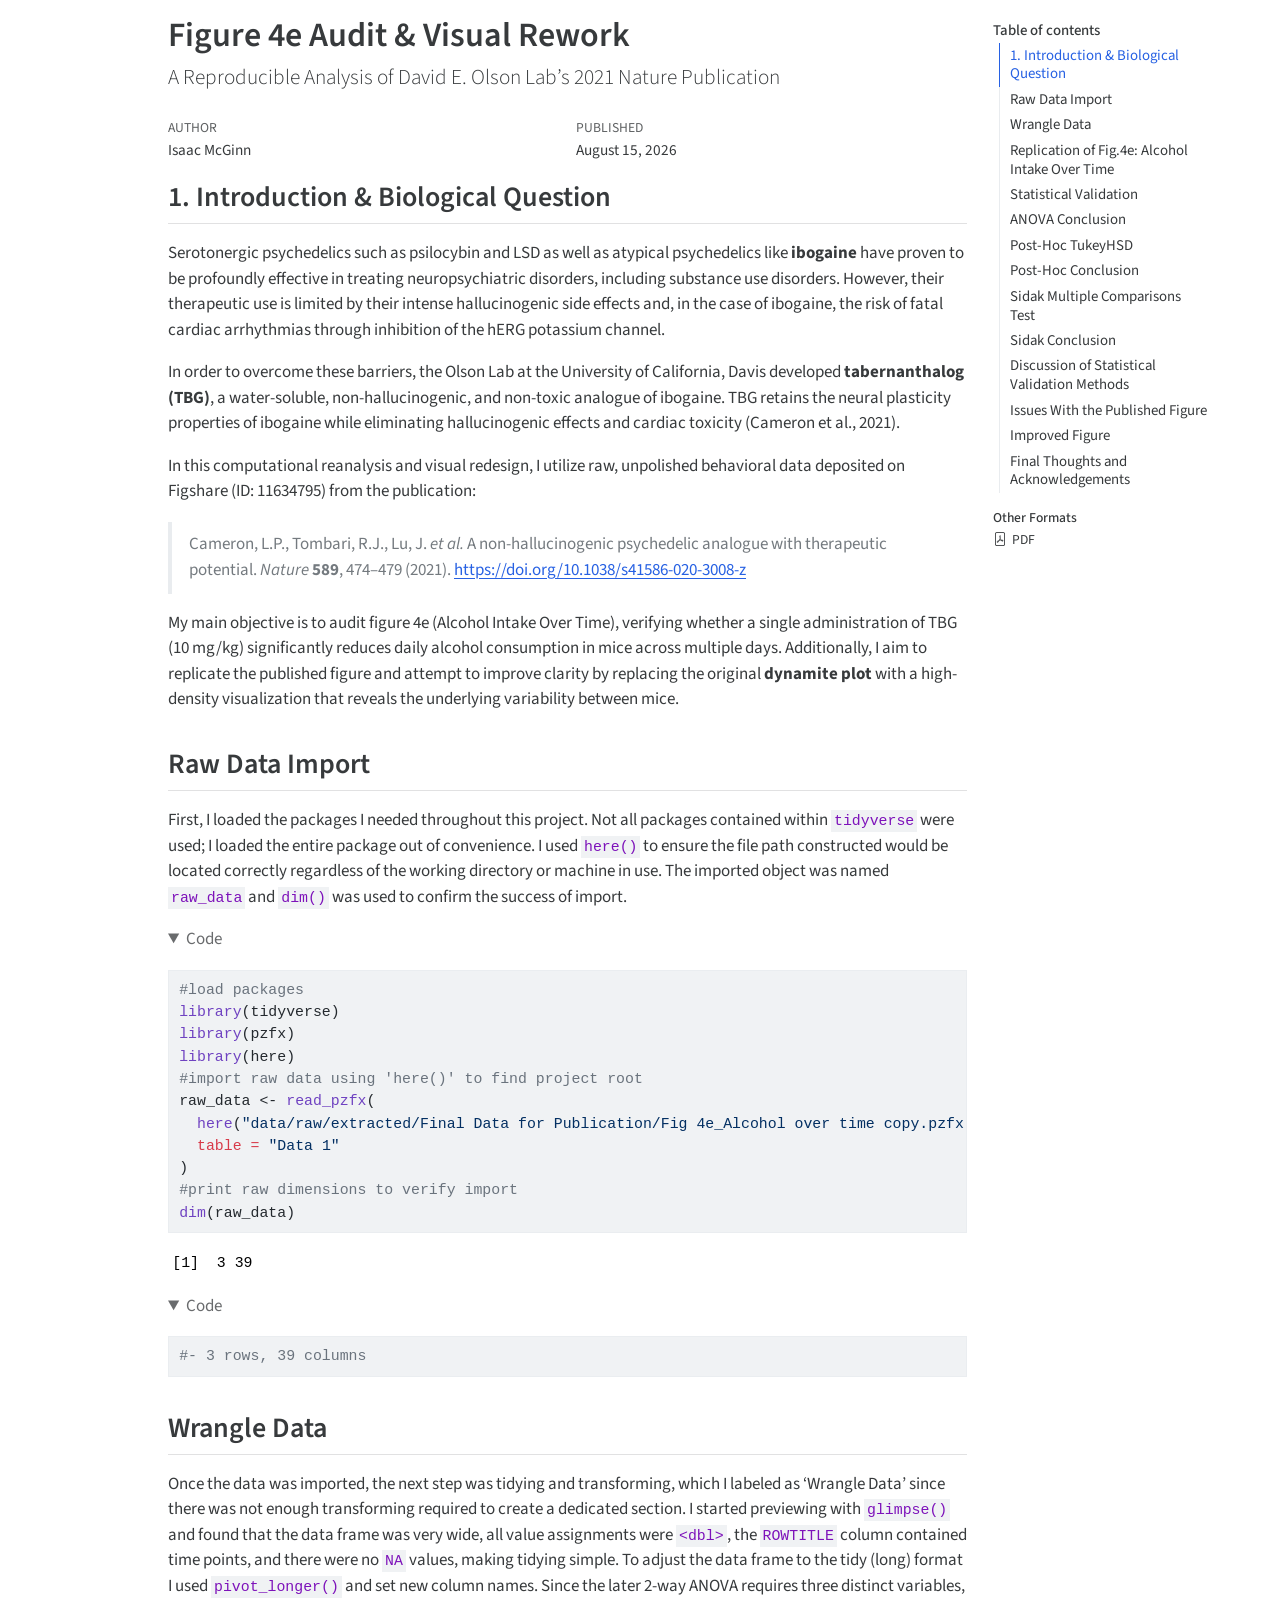
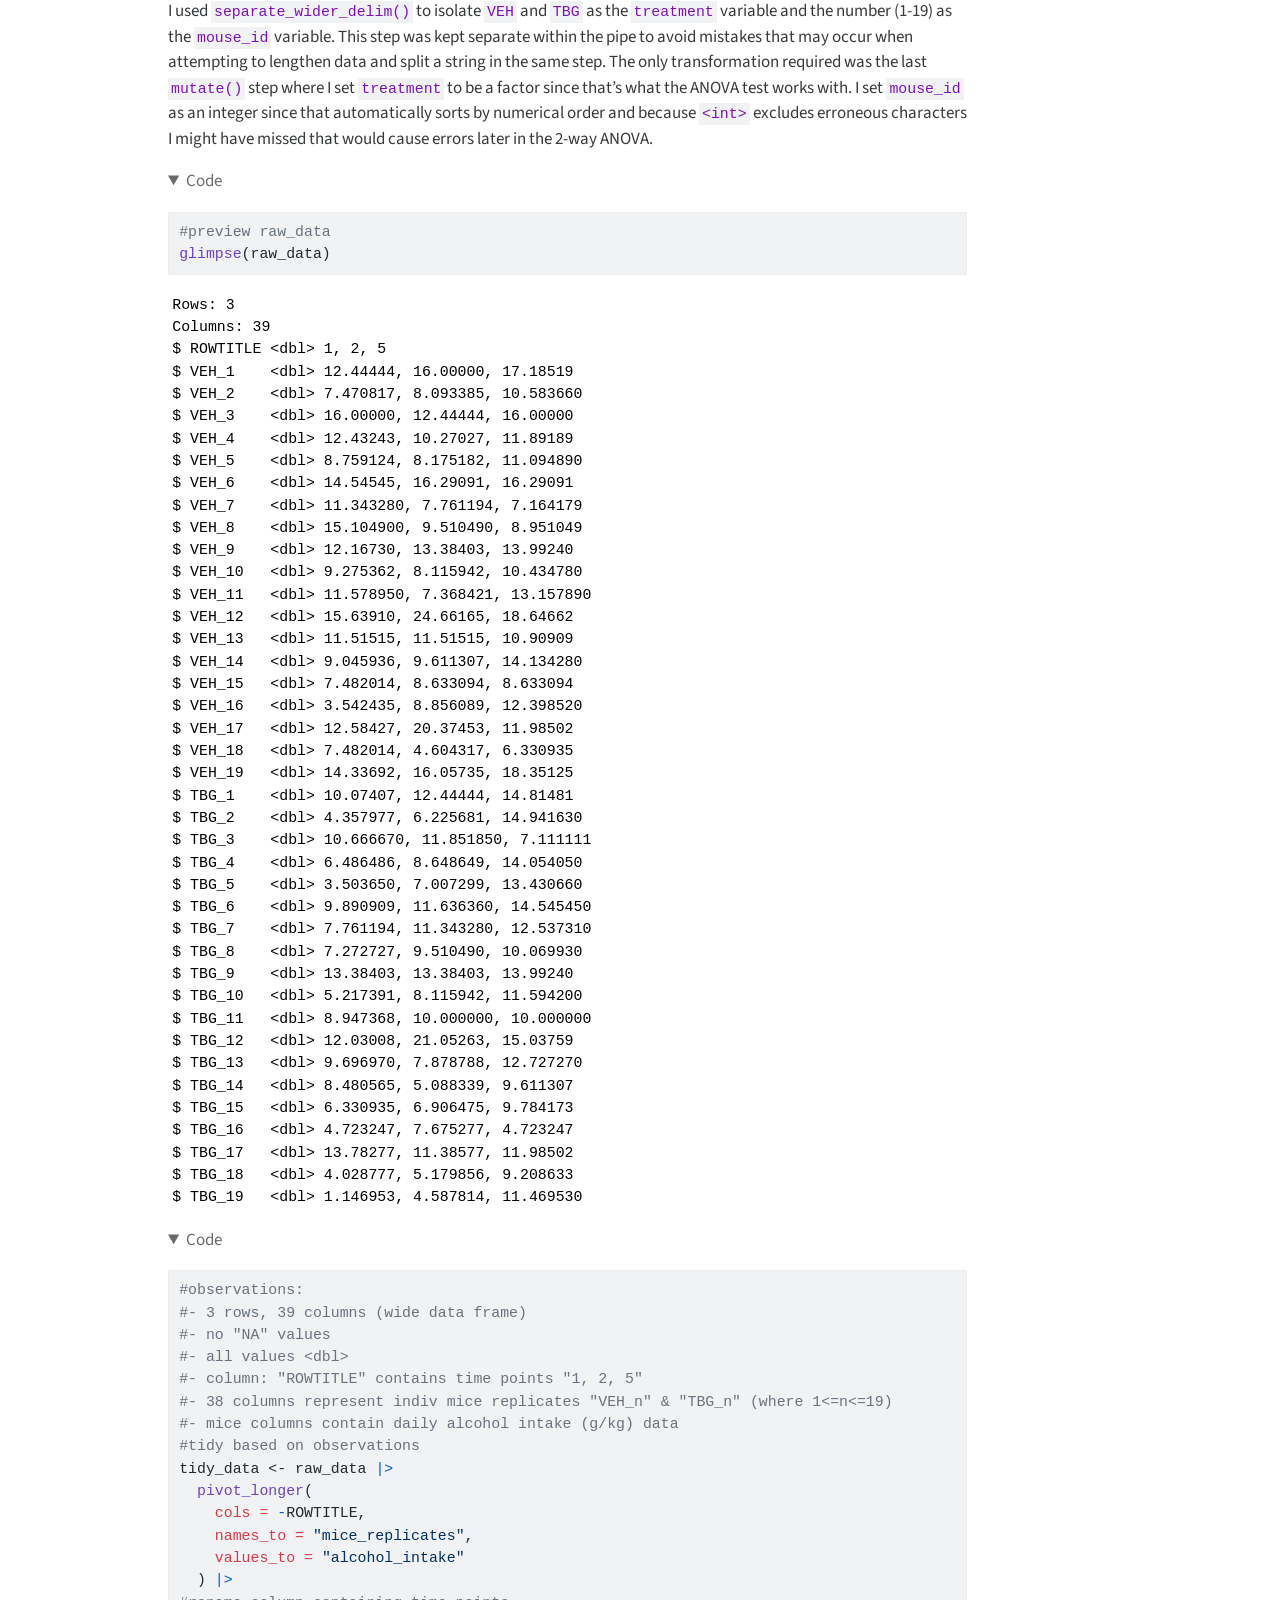
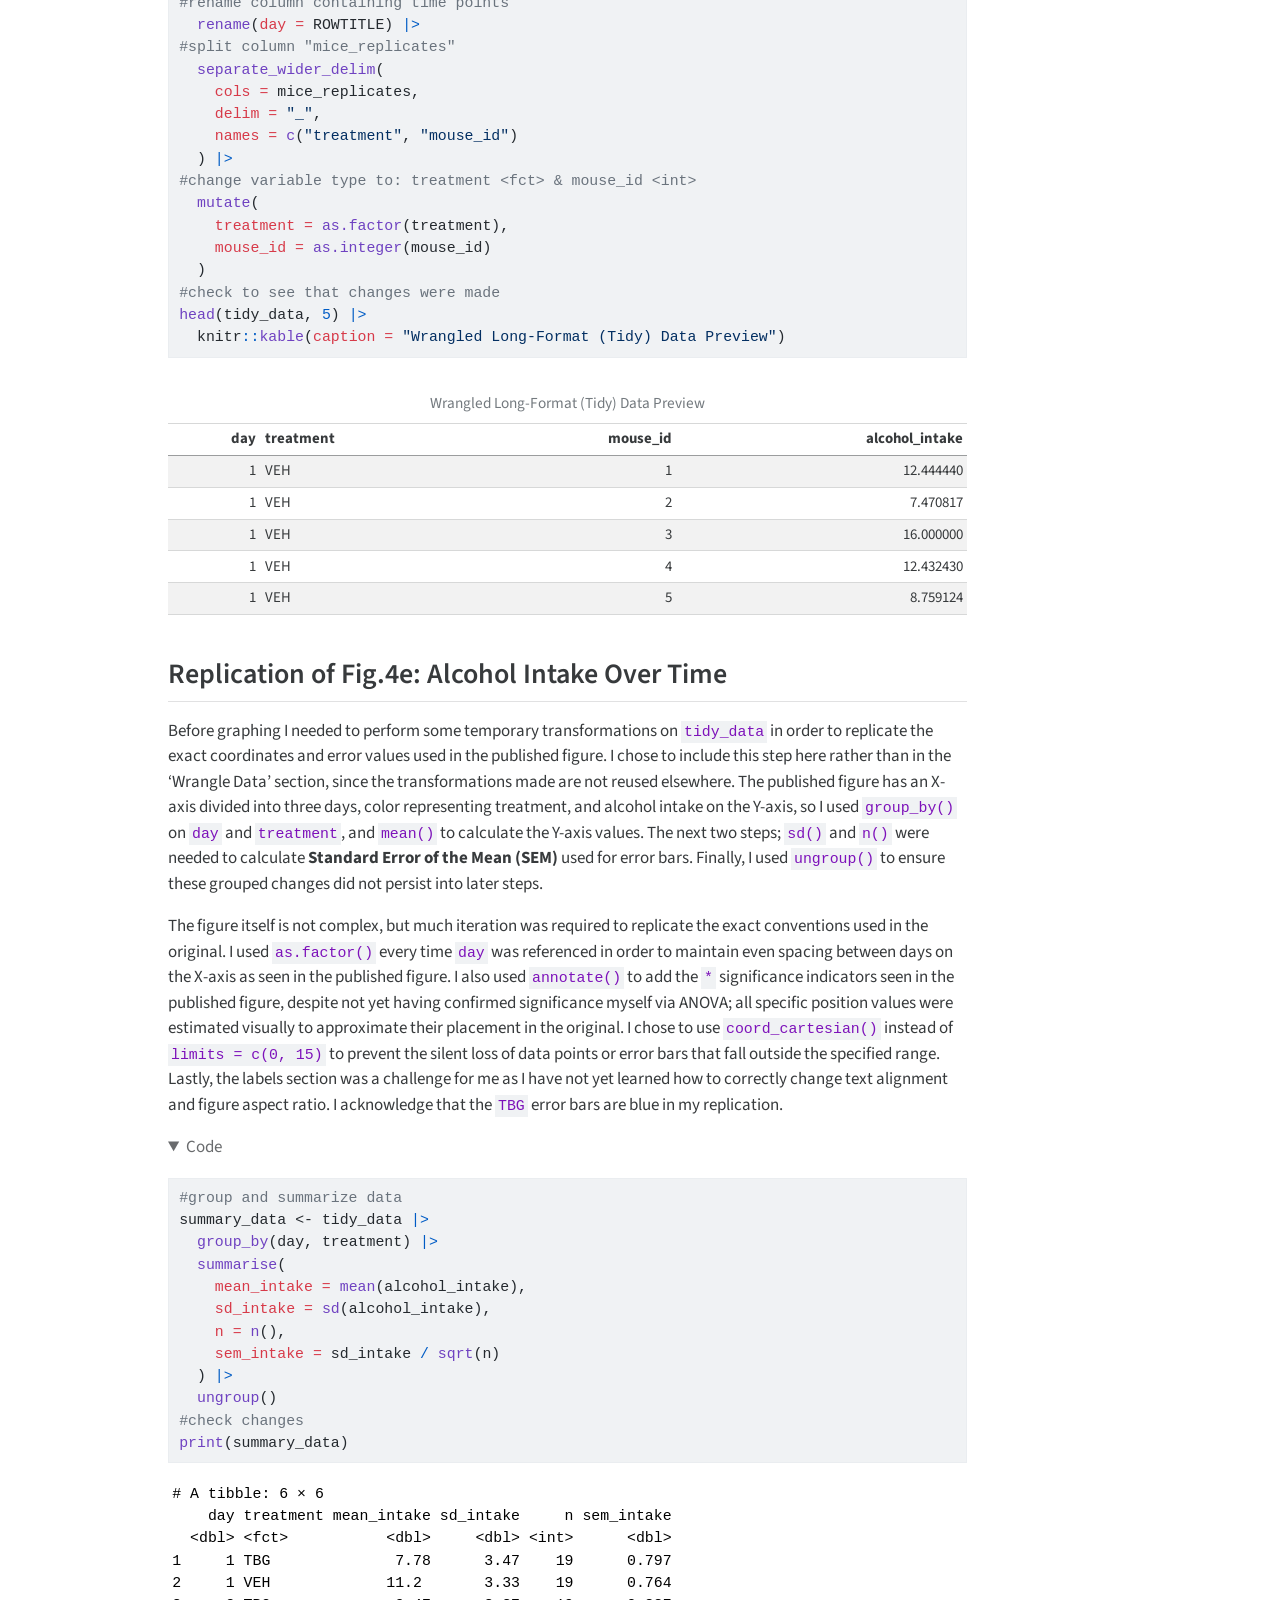
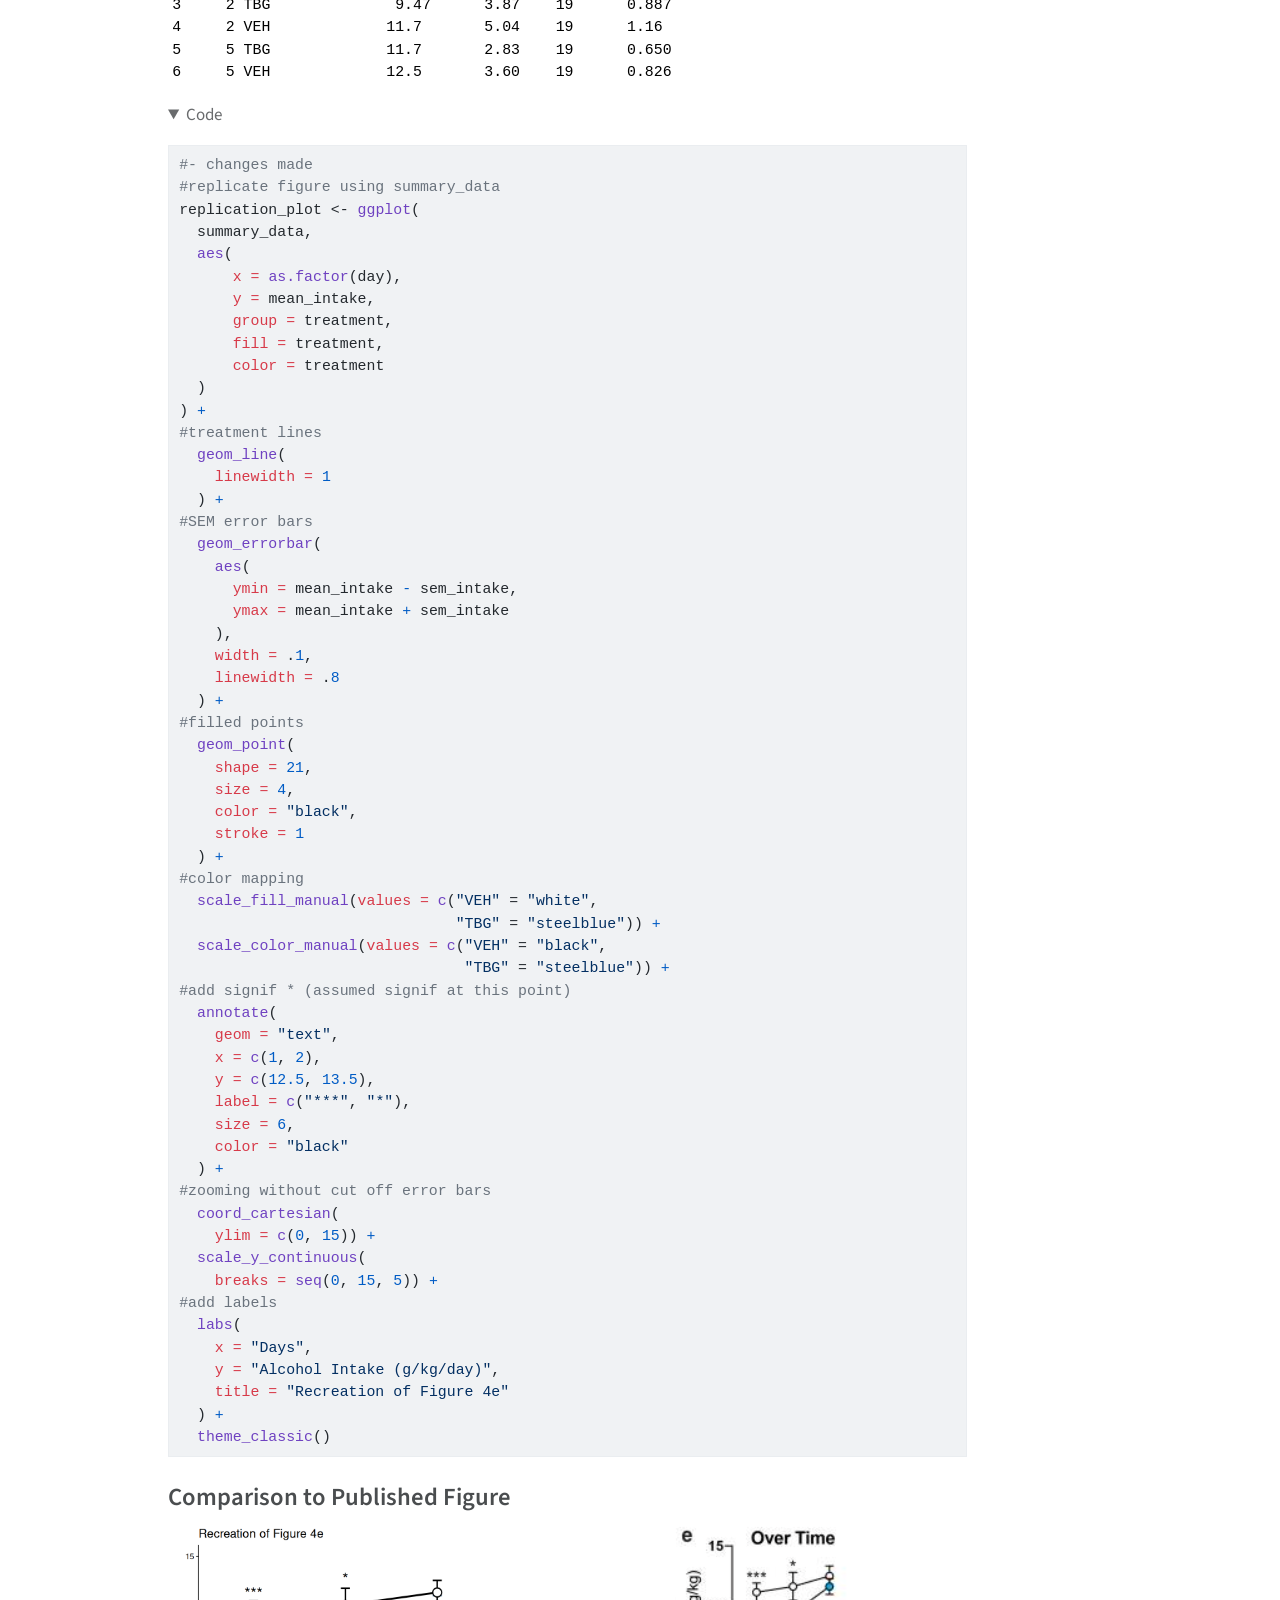
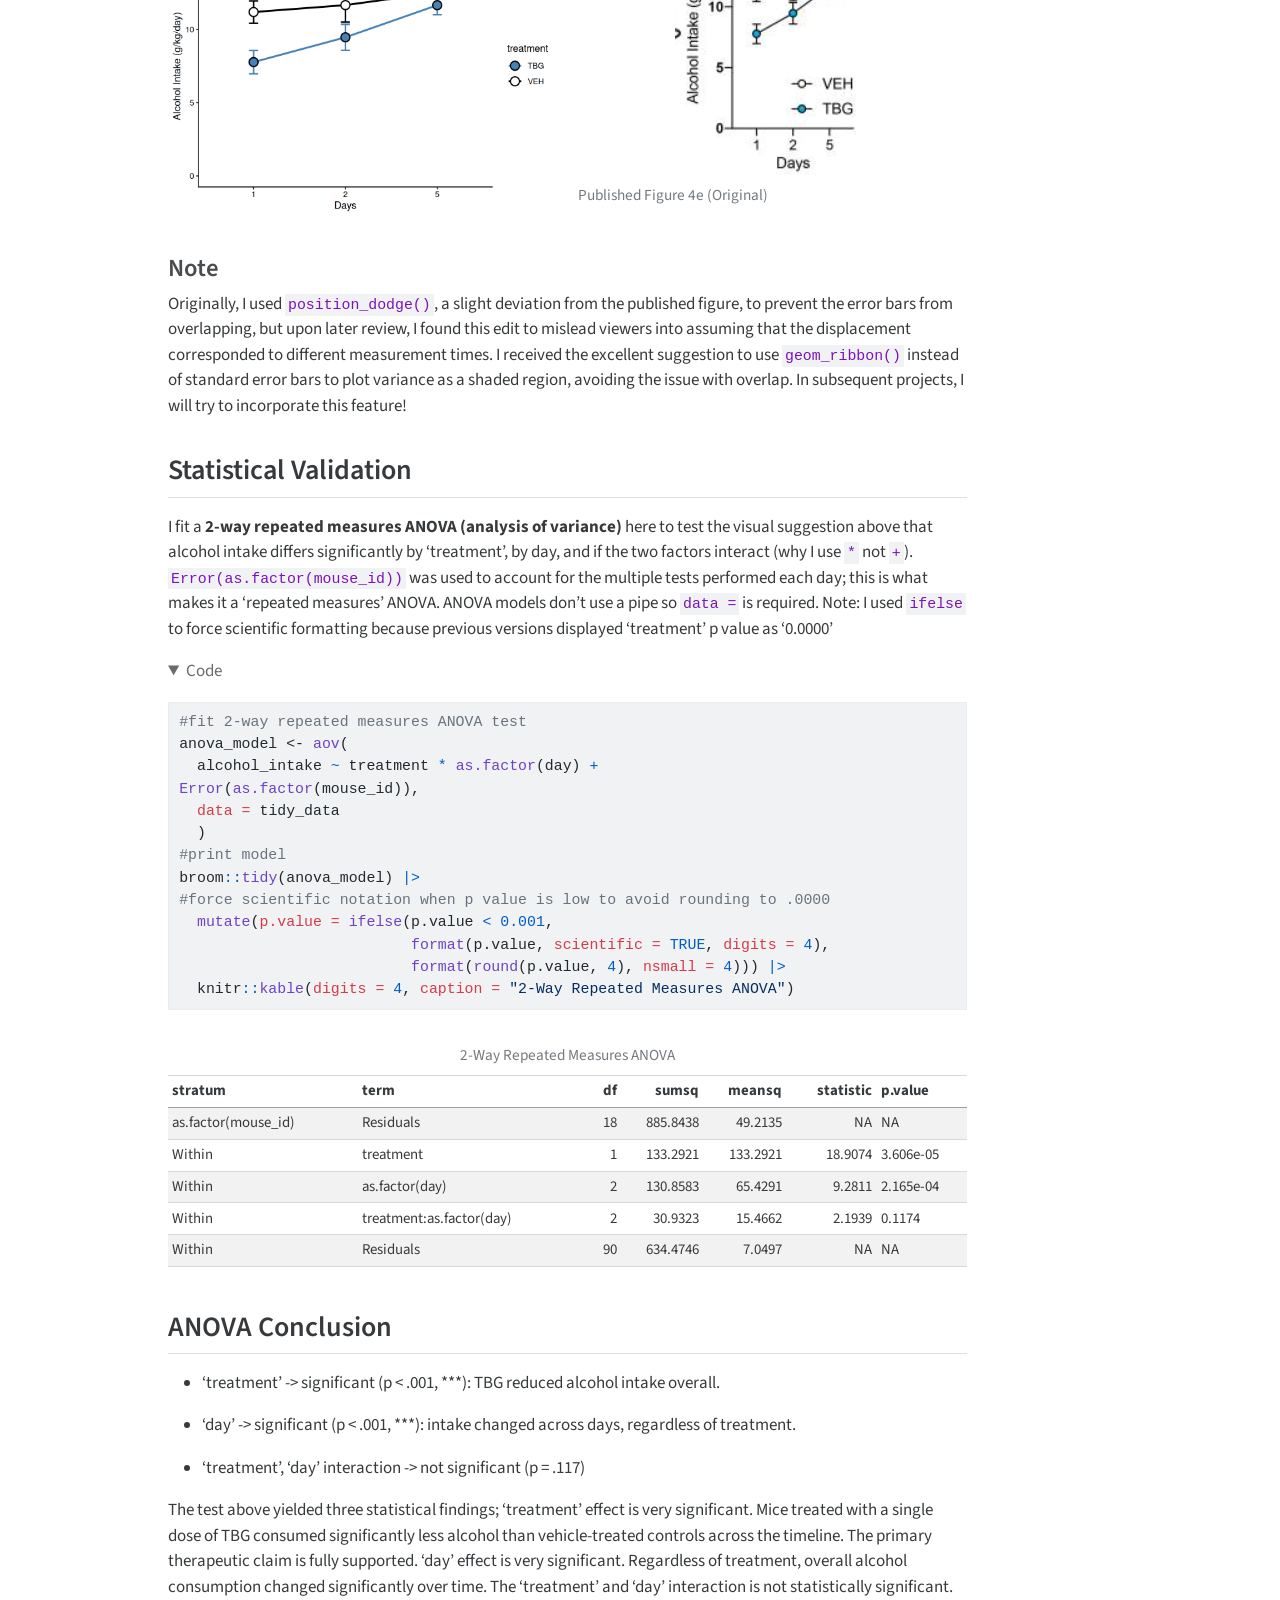
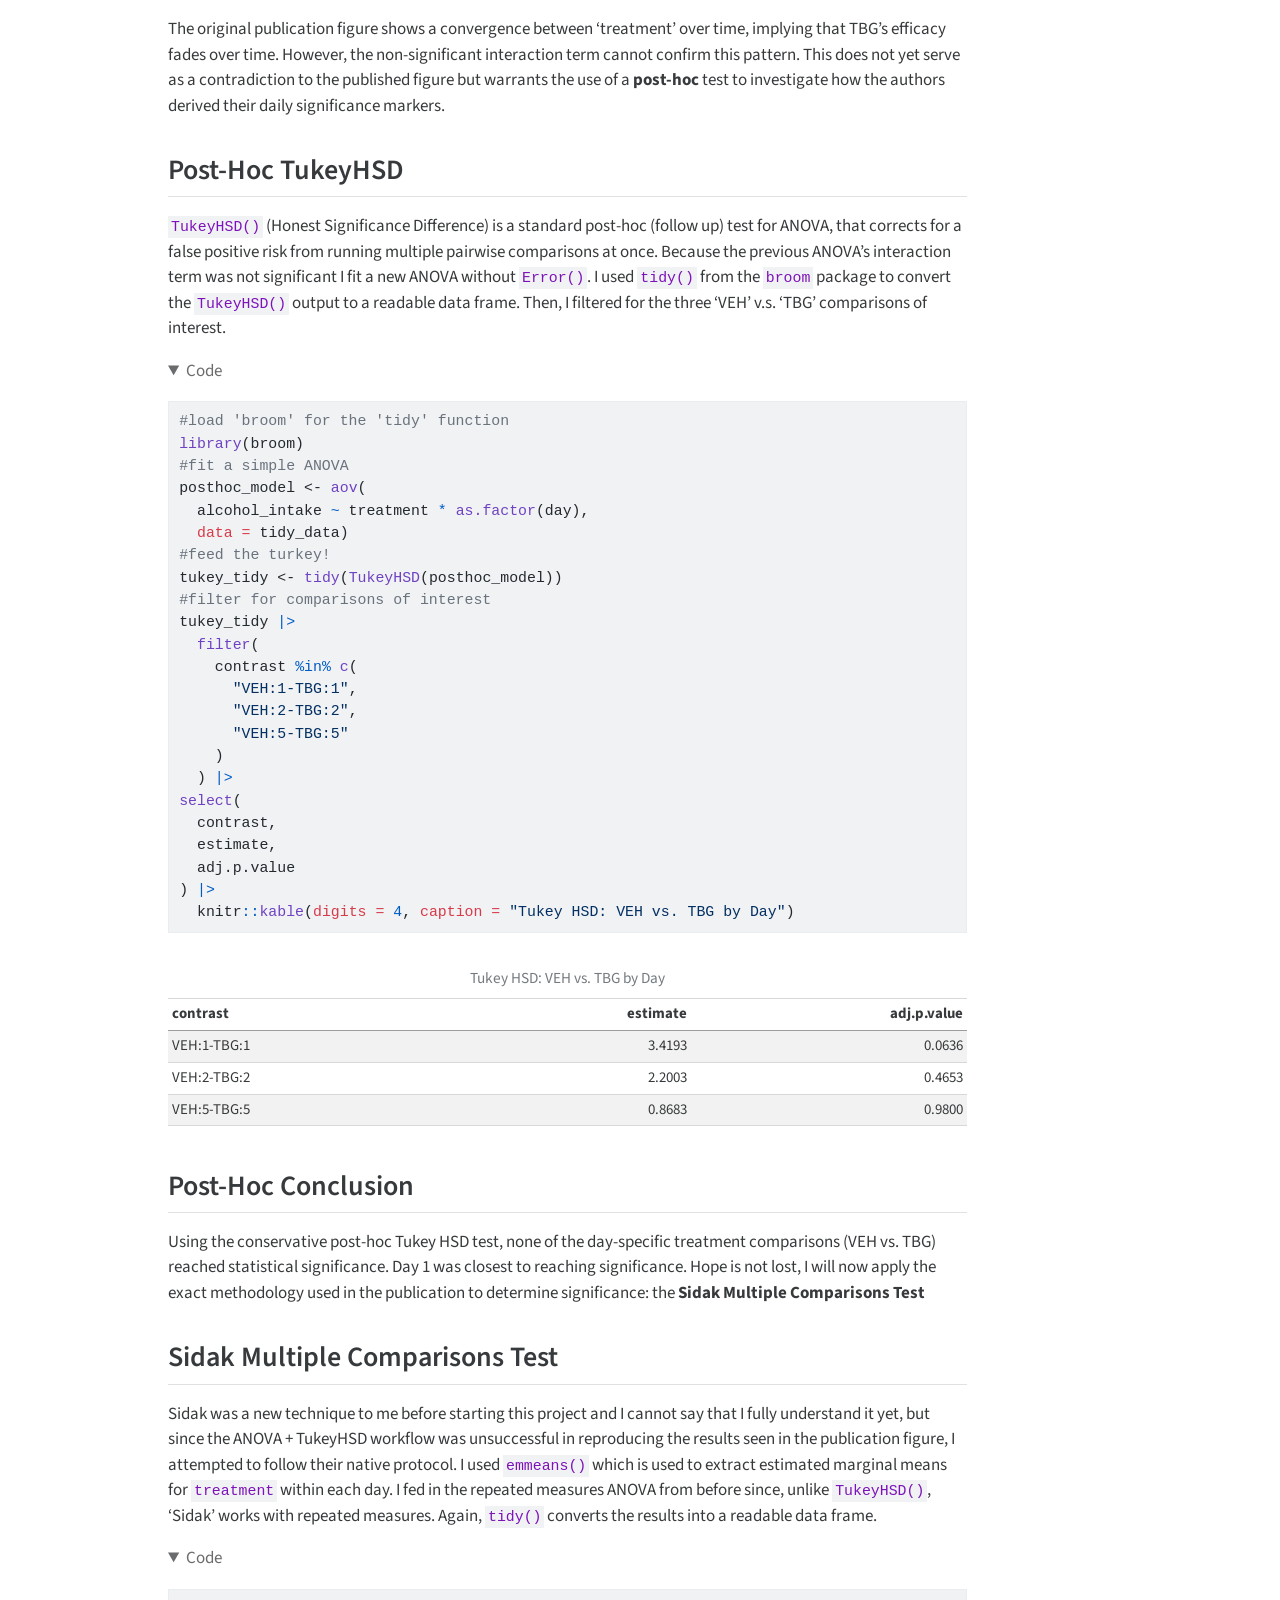
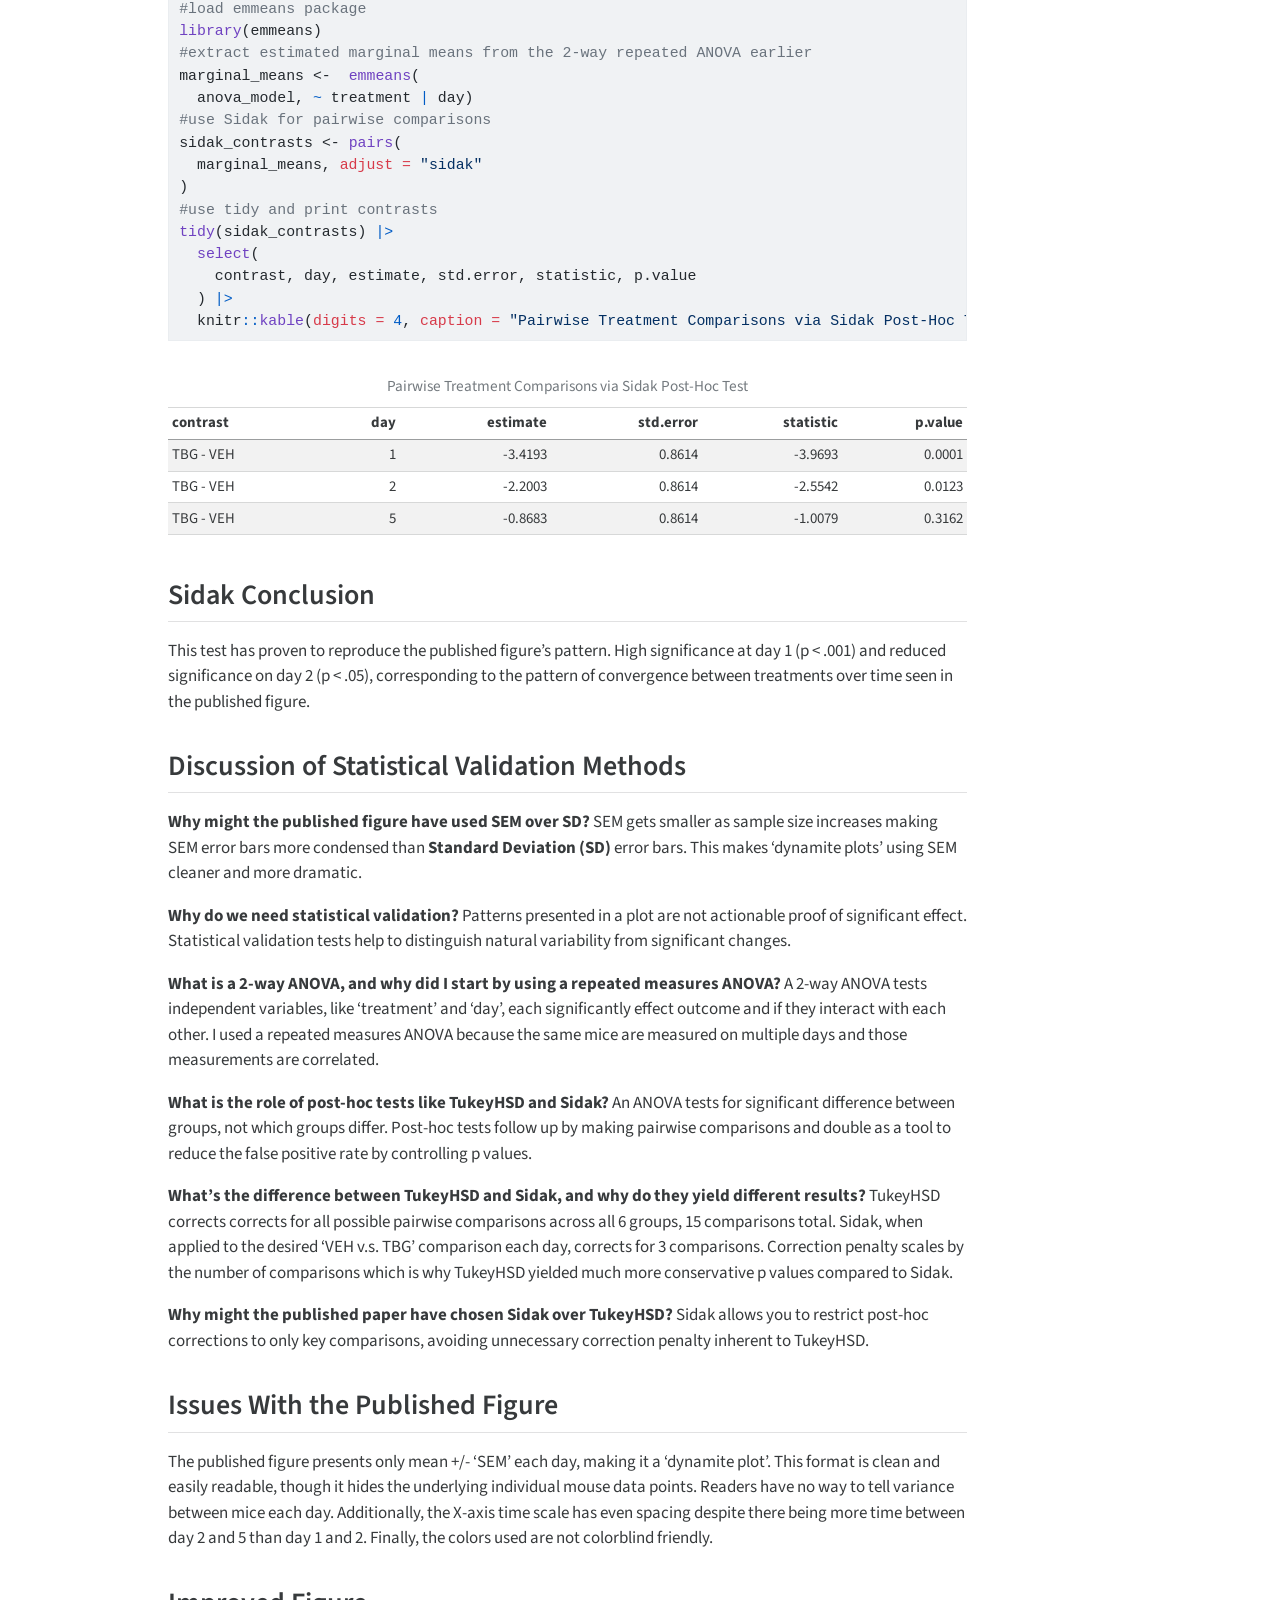
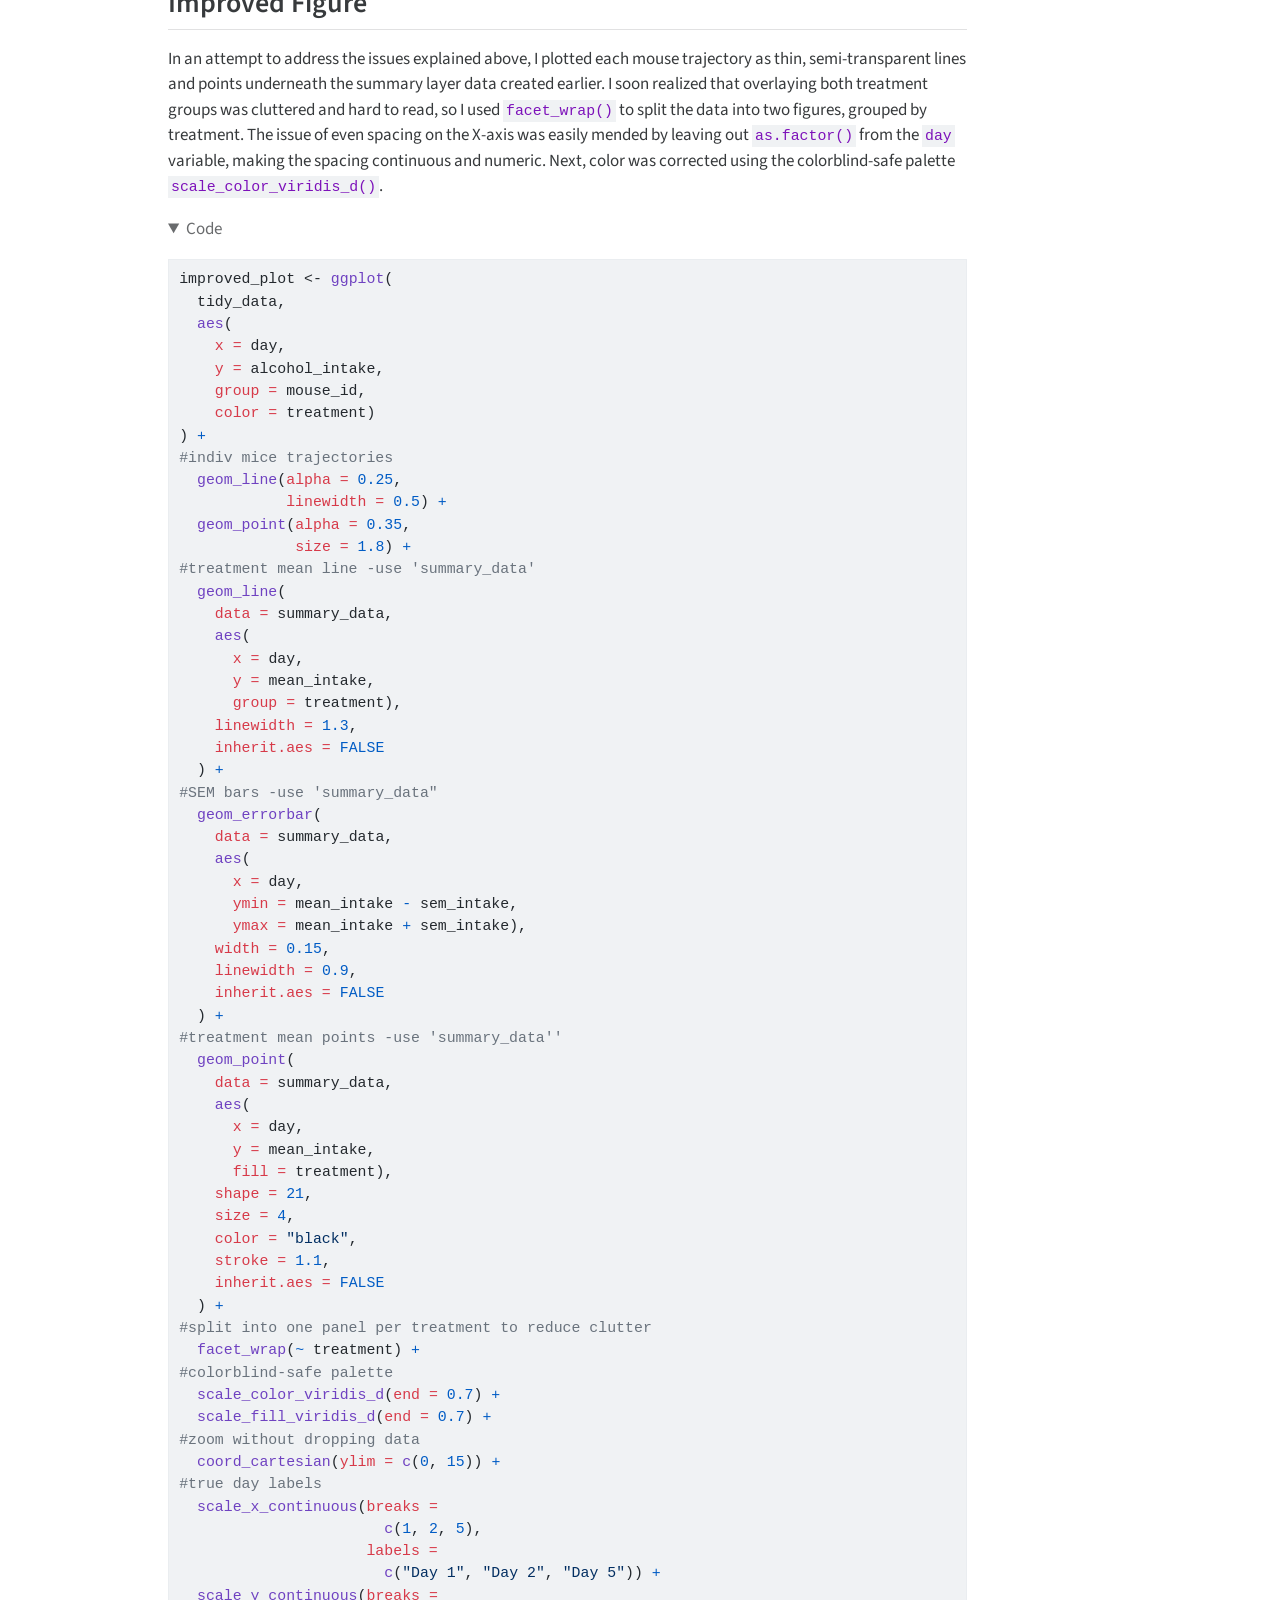
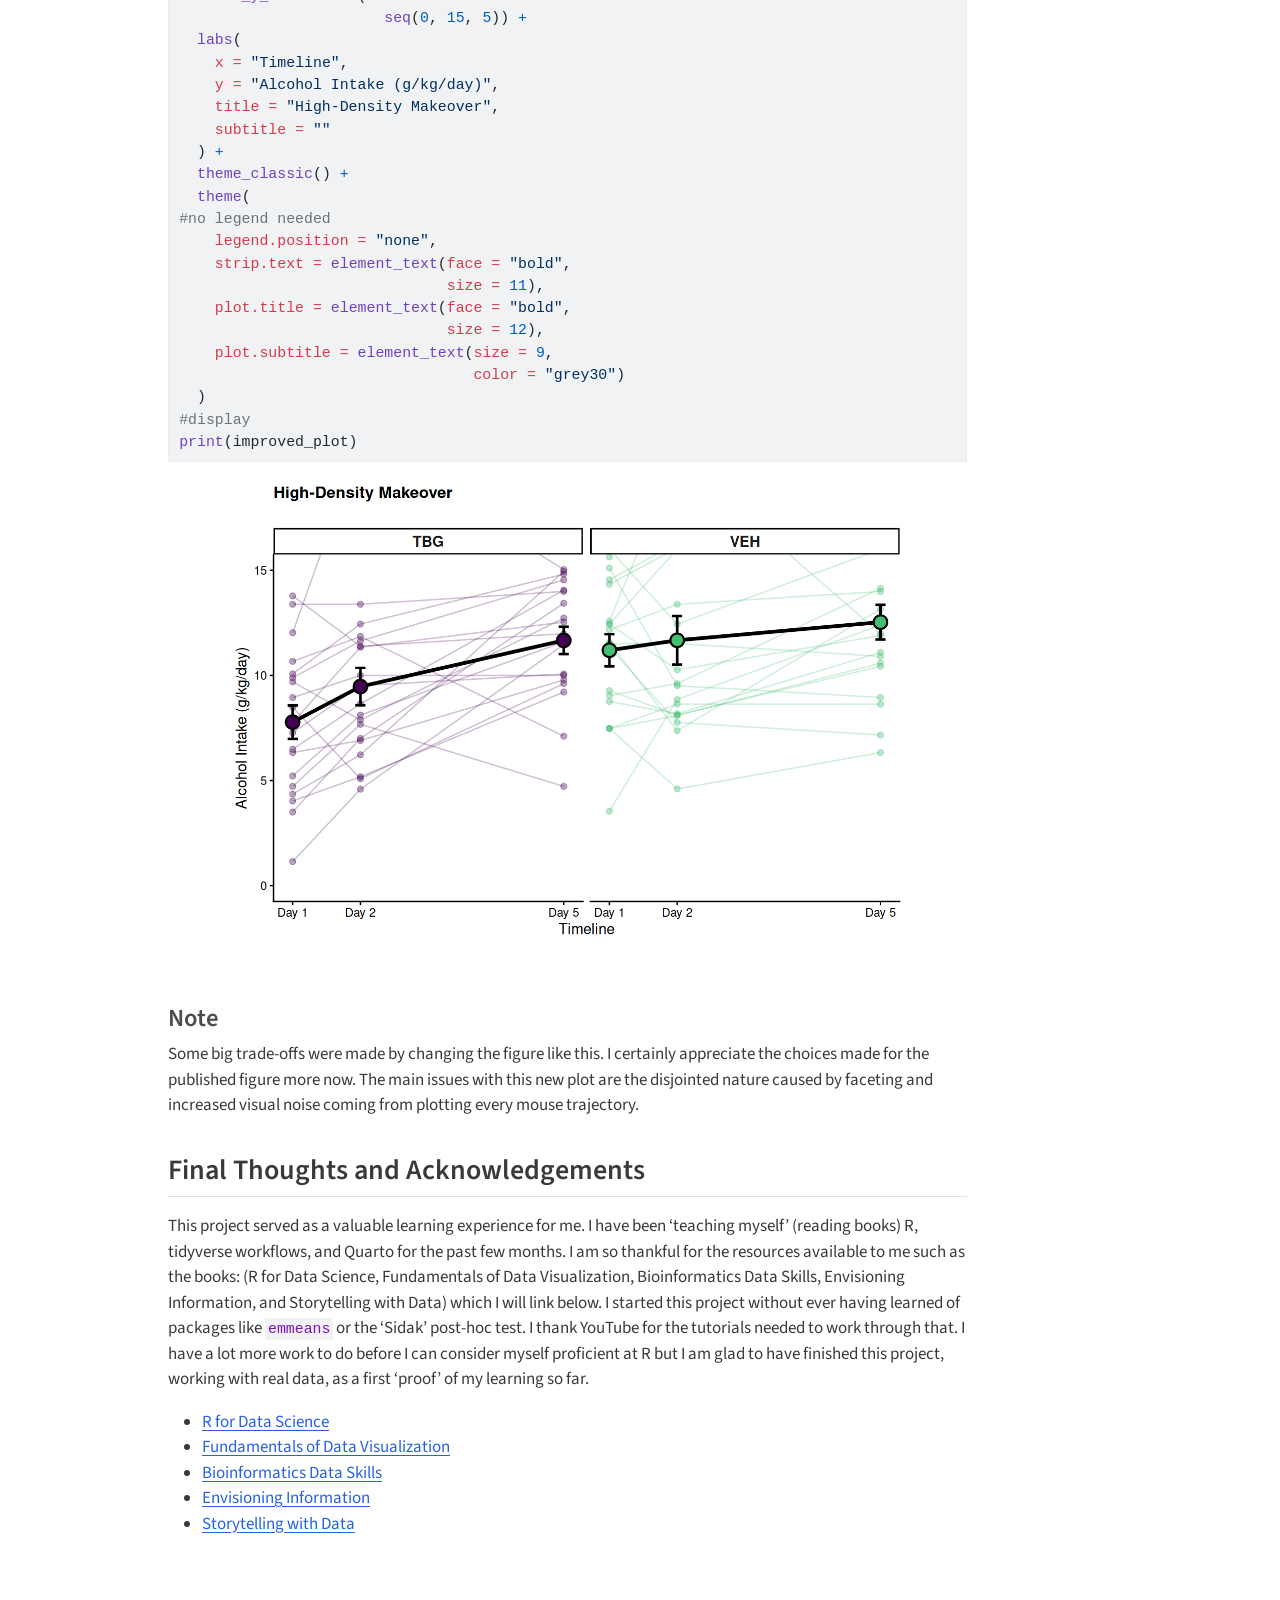
==== commit ea753927: "deploy: 2dc9691f8b1898f2dc1aaa0ce531926b43d62a5f" ====
--- a/index.html
+++ b/index.html
@@ -95,9 +95,8 @@
   <li><a href="#replication-of-fig.4e-alcohol-intake-over-time" id="toc-replication-of-fig.4e-alcohol-intake-over-time" class="nav-link" data-scroll-target="#replication-of-fig.4e-alcohol-intake-over-time">Replication of Fig.4e: Alcohol Intake Over Time</a>
   <ul class="collapse">
   <li><a href="#comparison-to-published-figure" id="toc-comparison-to-published-figure" class="nav-link" data-scroll-target="#comparison-to-published-figure">Comparison to Published Figure</a></li>
+  <li><a href="#note" id="toc-note" class="nav-link" data-scroll-target="#note">Note</a></li>
   </ul></li>
-  <li><a href="#note" id="toc-note" class="nav-link" data-scroll-target="#note">Note:</a>
-  <ul class="collapse">
   <li><a href="#statistical-validation" id="toc-statistical-validation" class="nav-link" data-scroll-target="#statistical-validation">Statistical Validation</a></li>
   <li><a href="#anova-conclusion" id="toc-anova-conclusion" class="nav-link" data-scroll-target="#anova-conclusion">ANOVA Conclusion</a></li>
   <li><a href="#post-hoc-tukeyhsd" id="toc-post-hoc-tukeyhsd" class="nav-link" data-scroll-target="#post-hoc-tukeyhsd">Post-Hoc TukeyHSD</a></li>
@@ -106,12 +105,11 @@
   <li><a href="#sidak-conclusion" id="toc-sidak-conclusion" class="nav-link" data-scroll-target="#sidak-conclusion">Sidak Conclusion</a></li>
   <li><a href="#discussion-of-statistical-validation-methods" id="toc-discussion-of-statistical-validation-methods" class="nav-link" data-scroll-target="#discussion-of-statistical-validation-methods">Discussion of Statistical Validation Methods</a></li>
   <li><a href="#issues-with-the-published-figure" id="toc-issues-with-the-published-figure" class="nav-link" data-scroll-target="#issues-with-the-published-figure">Issues With the Published Figure</a></li>
-  <li><a href="#improved-figure" id="toc-improved-figure" class="nav-link" data-scroll-target="#improved-figure">Improved Figure</a></li>
+  <li><a href="#improved-figure" id="toc-improved-figure" class="nav-link" data-scroll-target="#improved-figure">Improved Figure</a>
+  <ul class="collapse">
+  <li><a href="#note-1" id="toc-note-1" class="nav-link" data-scroll-target="#note-1">Note</a></li>
   </ul></li>
-  <li><a href="#note-1" id="toc-note-1" class="nav-link" data-scroll-target="#note-1">Note:</a>
-  <ul class="collapse">
   <li><a href="#final-thoughts-and-acknowledgements" id="toc-final-thoughts-and-acknowledgements" class="nav-link" data-scroll-target="#final-thoughts-and-acknowledgements">Final Thoughts and Acknowledgements</a></li>
-  </ul></li>
   </ul>
 <div class="quarto-alternate-formats"><h2>Other Formats</h2><ul><li><a href="index.pdf"><i class="bi bi-file-pdf"></i>PDF</a></li></ul></div></nav>
 </div>
@@ -435,11 +433,12 @@
 </div>
 </div>
 </section>
-</section>
-<section id="note" class="level1">
-<h1>Note:</h1>
+<section id="note" class="level3">
+<h3 class="anchored" data-anchor-id="note">Note</h3>
 <p>Originally, I used <code>position_dodge()</code>, a slight deviation from the published figure, to prevent the error bars from overlapping, but upon later review, I found this edit to mislead viewers into assuming that the displacement corresponded to different measurement times. I received the excellent suggestion to use <code>geom_ribbon()</code> instead of standard error bars to plot variance as a shaded region, avoiding the issue with overlap. In subsequent projects, I will try to incorporate this feature!</p>
 <div style="page-break-after: always;"></div>
+</section>
+</section>
 <section id="statistical-validation" class="level2">
 <h2 class="anchored" data-anchor-id="statistical-validation">Statistical Validation</h2>
 <p>I fit a <strong>2-way repeated measures ANOVA (analysis of variance)</strong> here to test the visual suggestion above that alcohol intake differs significantly by ‘treatment’, by day, and if the two factors interact (why I use <code>*</code> not <code>+</code>). <code>Error(as.factor(mouse_id))</code> was used to account for the multiple tests performed each day; this is what makes it a ‘repeated measures’ ANOVA. ANOVA models don’t use a pipe so <code>data =</code> is required. Note: I used <code>ifelse</code> to force scientific formatting because previous versions displayed ‘treatment’ p value as ‘0.0000’</p>
@@ -788,11 +787,11 @@
 </div>
 </div>
 </div>
-</section>
-</section>
-<section id="note-1" class="level1">
-<h1>Note:</h1>
+<section id="note-1" class="level3">
+<h3 class="anchored" data-anchor-id="note-1">Note</h3>
 <p>Some big trade-offs were made by changing the figure like this. I certainly appreciate the choices made for the published figure more now. The main issues with this new plot are the disjointed nature caused by faceting and increased visual noise coming from plotting every mouse trajectory.</p>
+</section>
+</section>
 <section id="final-thoughts-and-acknowledgements" class="level2">
 <h2 class="anchored" data-anchor-id="final-thoughts-and-acknowledgements">Final Thoughts and Acknowledgements</h2>
 <p>This project served as a valuable learning experience for me. I have been ‘teaching myself’ (reading books) R, tidyverse workflows, and Quarto for the past few months. I am so thankful for the resources available to me such as the books: (R for Data Science, Fundamentals of Data Visualization, Bioinformatics Data Skills, Envisioning Information, and Storytelling with Data) which I will link below. I started this project without ever having learned of packages like <code>emmeans</code> or the ‘Sidak’ post-hoc test. I thank YouTube for the tutorials needed to work through that. I have a lot more work to do before I can consider myself proficient at R but I am glad to have finished this project, working with real data, as a first ‘proof’ of my learning so far.</p>
@@ -803,7 +802,6 @@
 <li><a href="https://www.edwardtufte.com/tufte/books_ei">Envisioning Information</a></li>
 <li><a href="https://www.storytellingwithdata.com/books">Storytelling with Data</a></li>
 </ul>
-</section>
 </section>
 
 </main>
